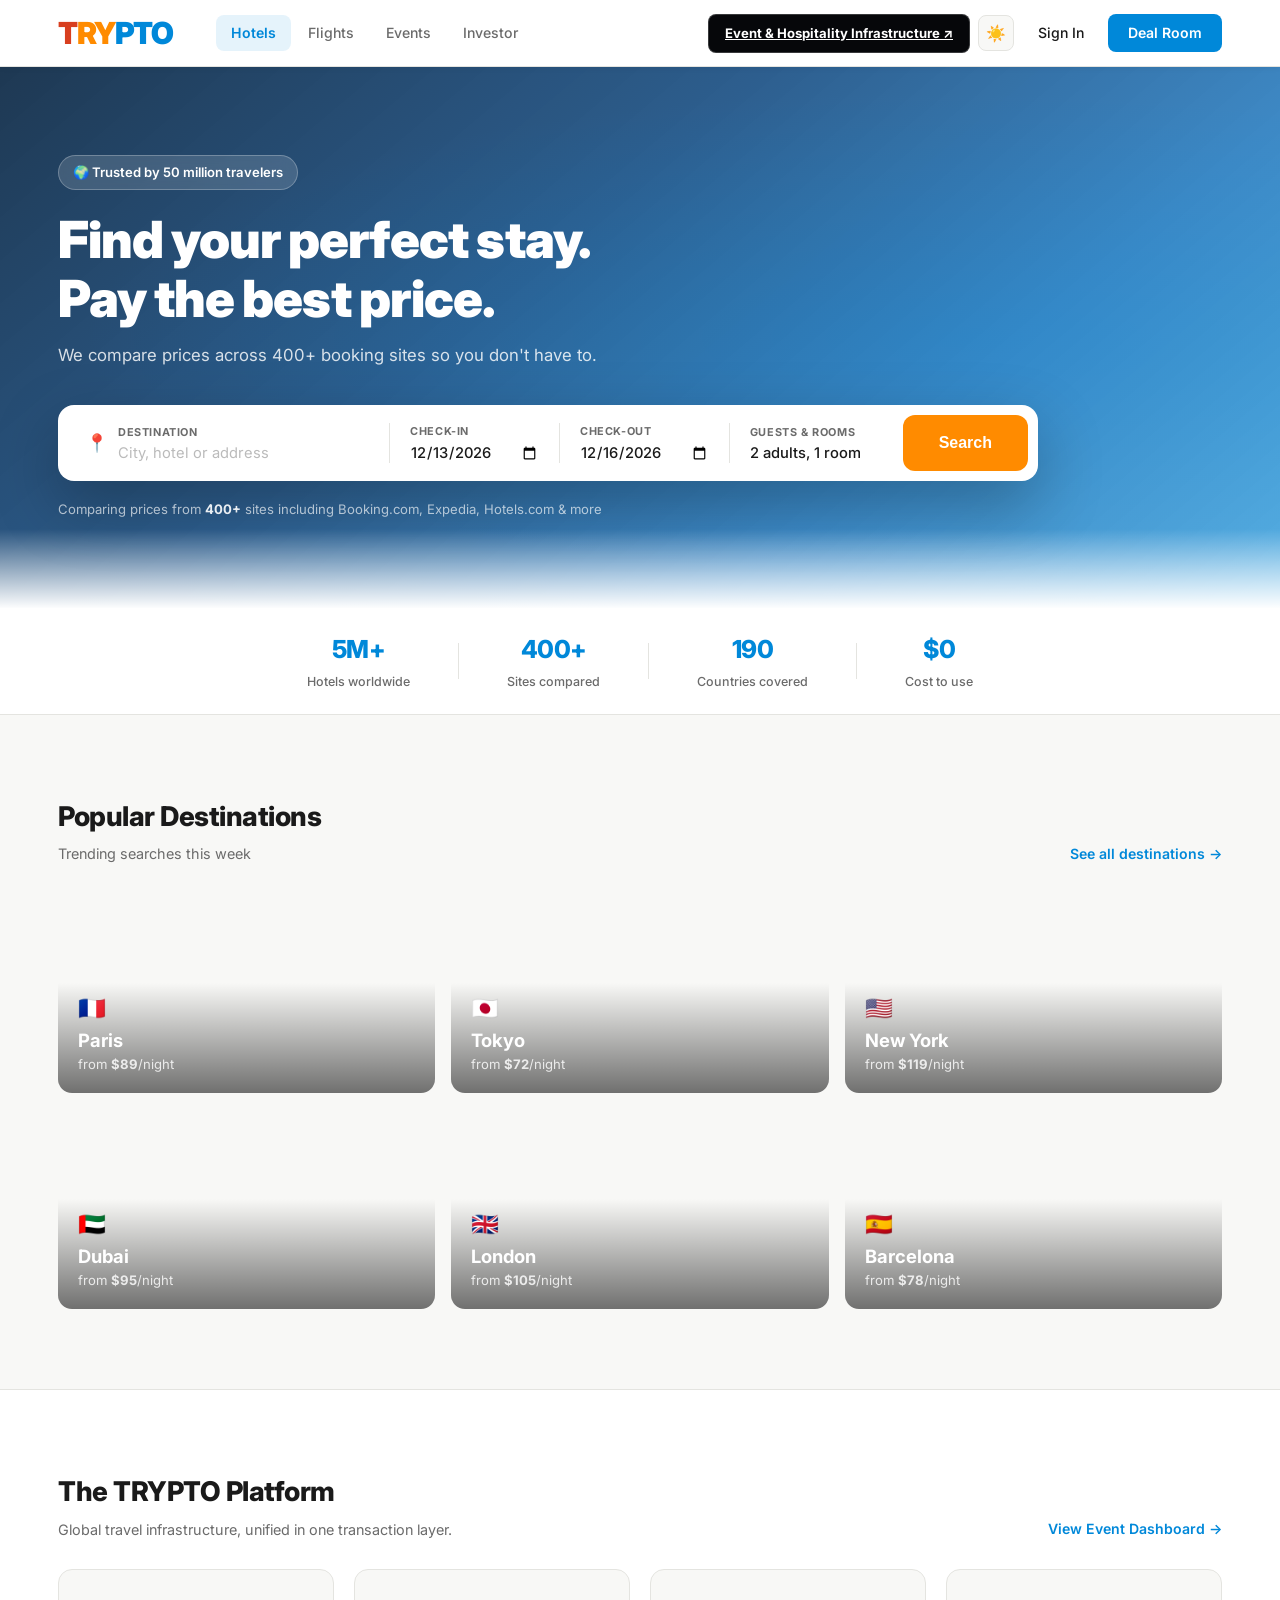
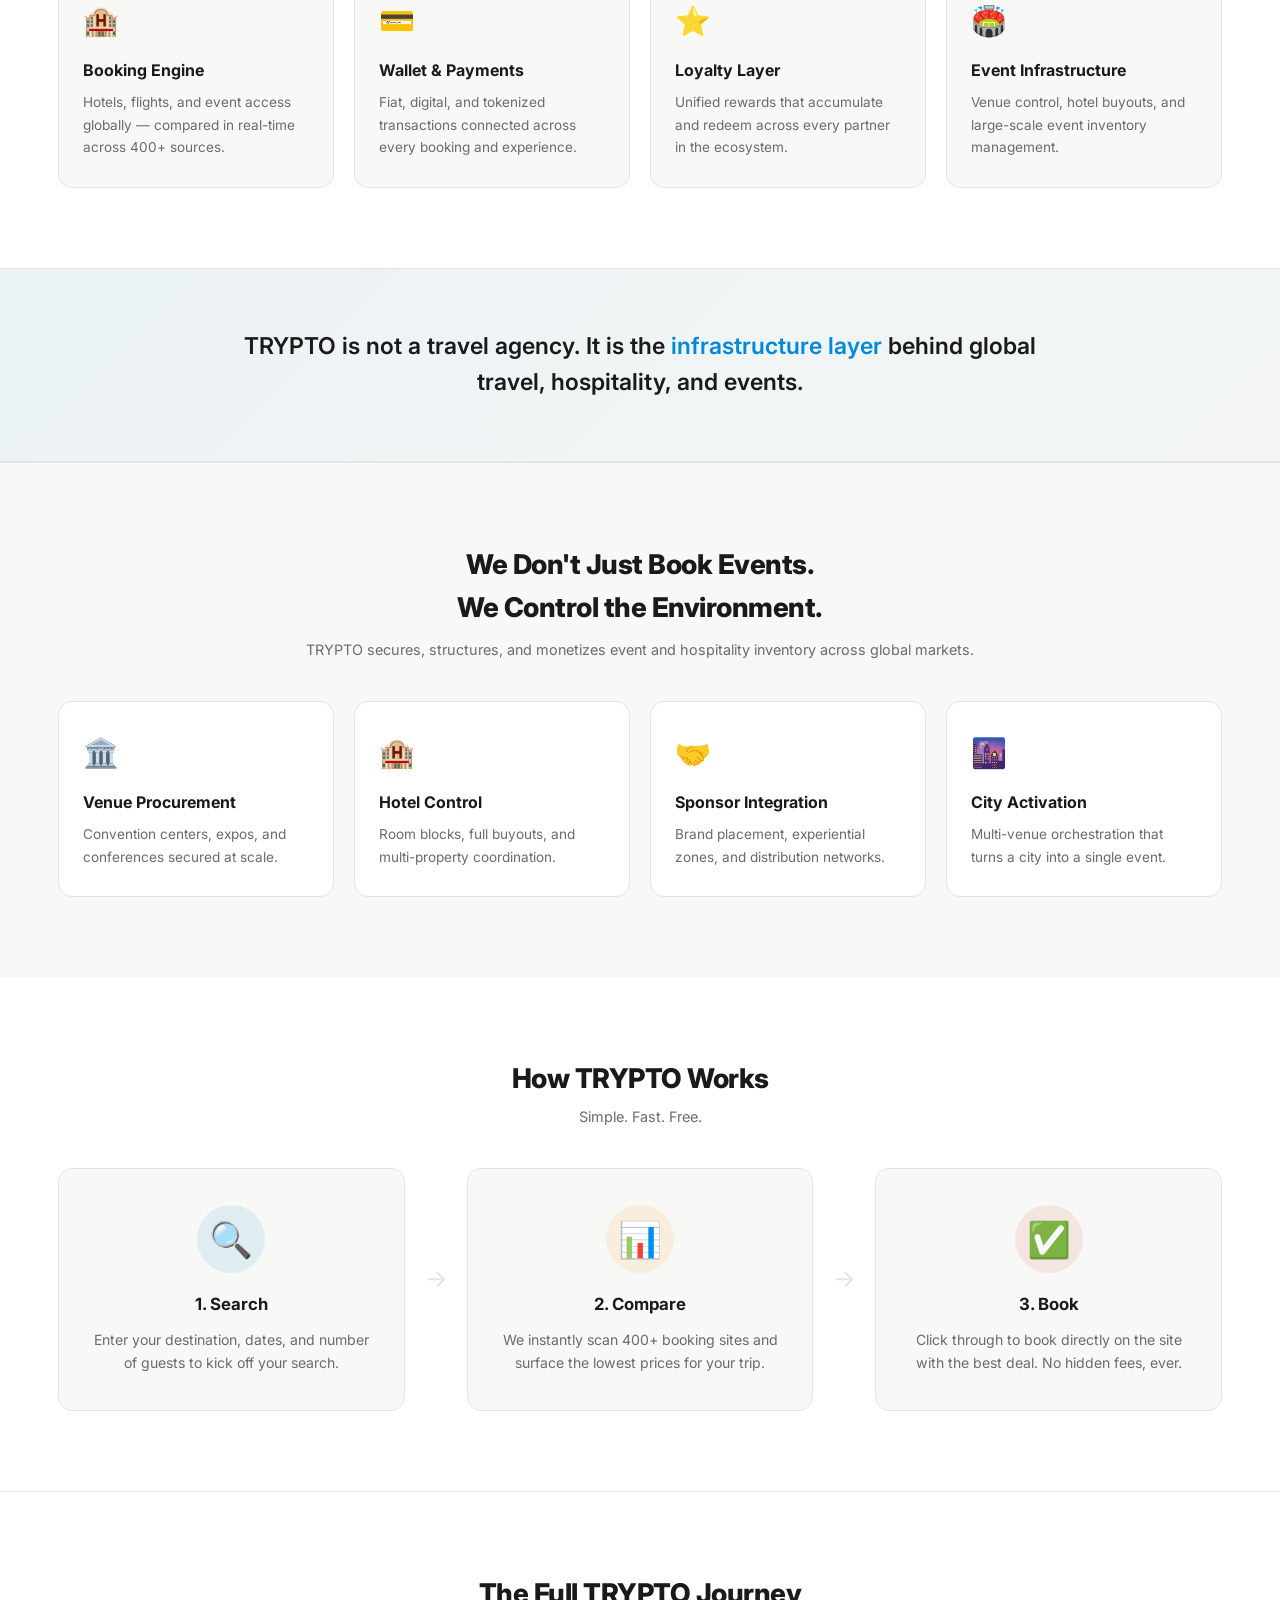
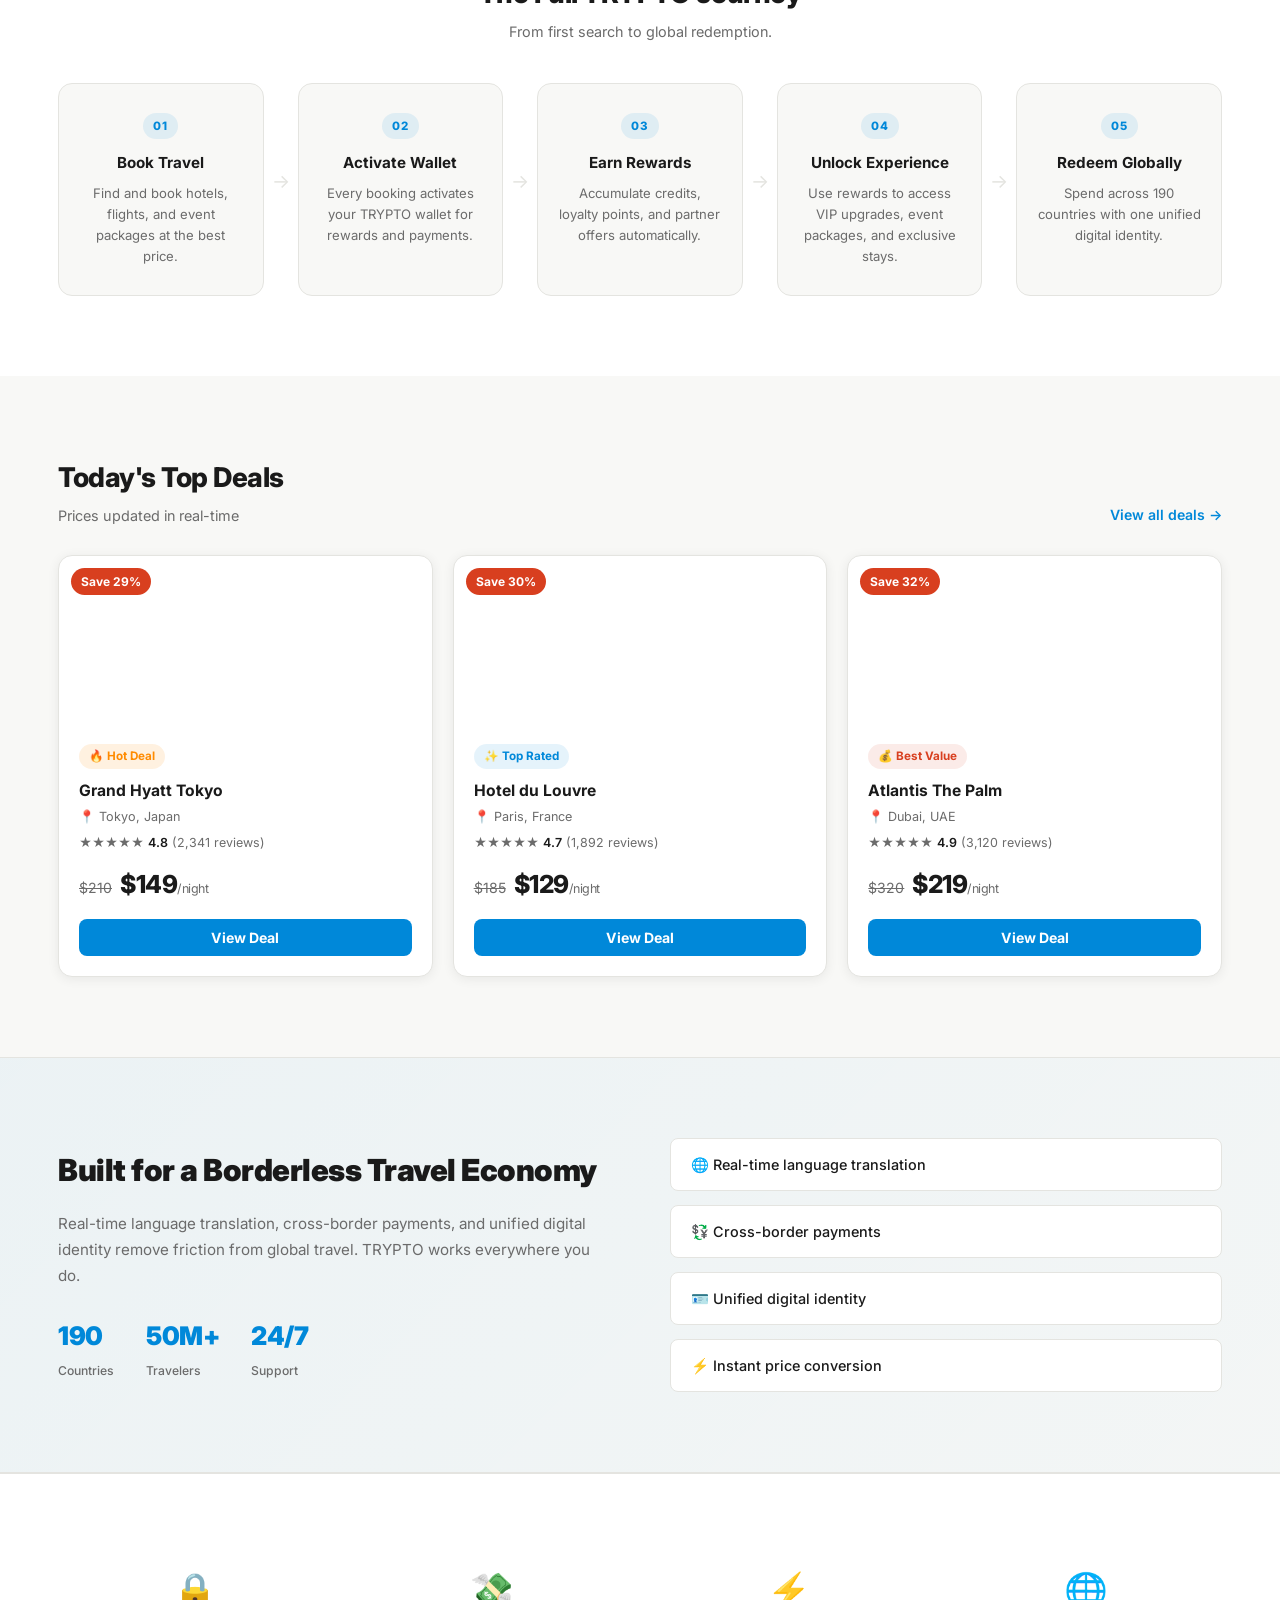
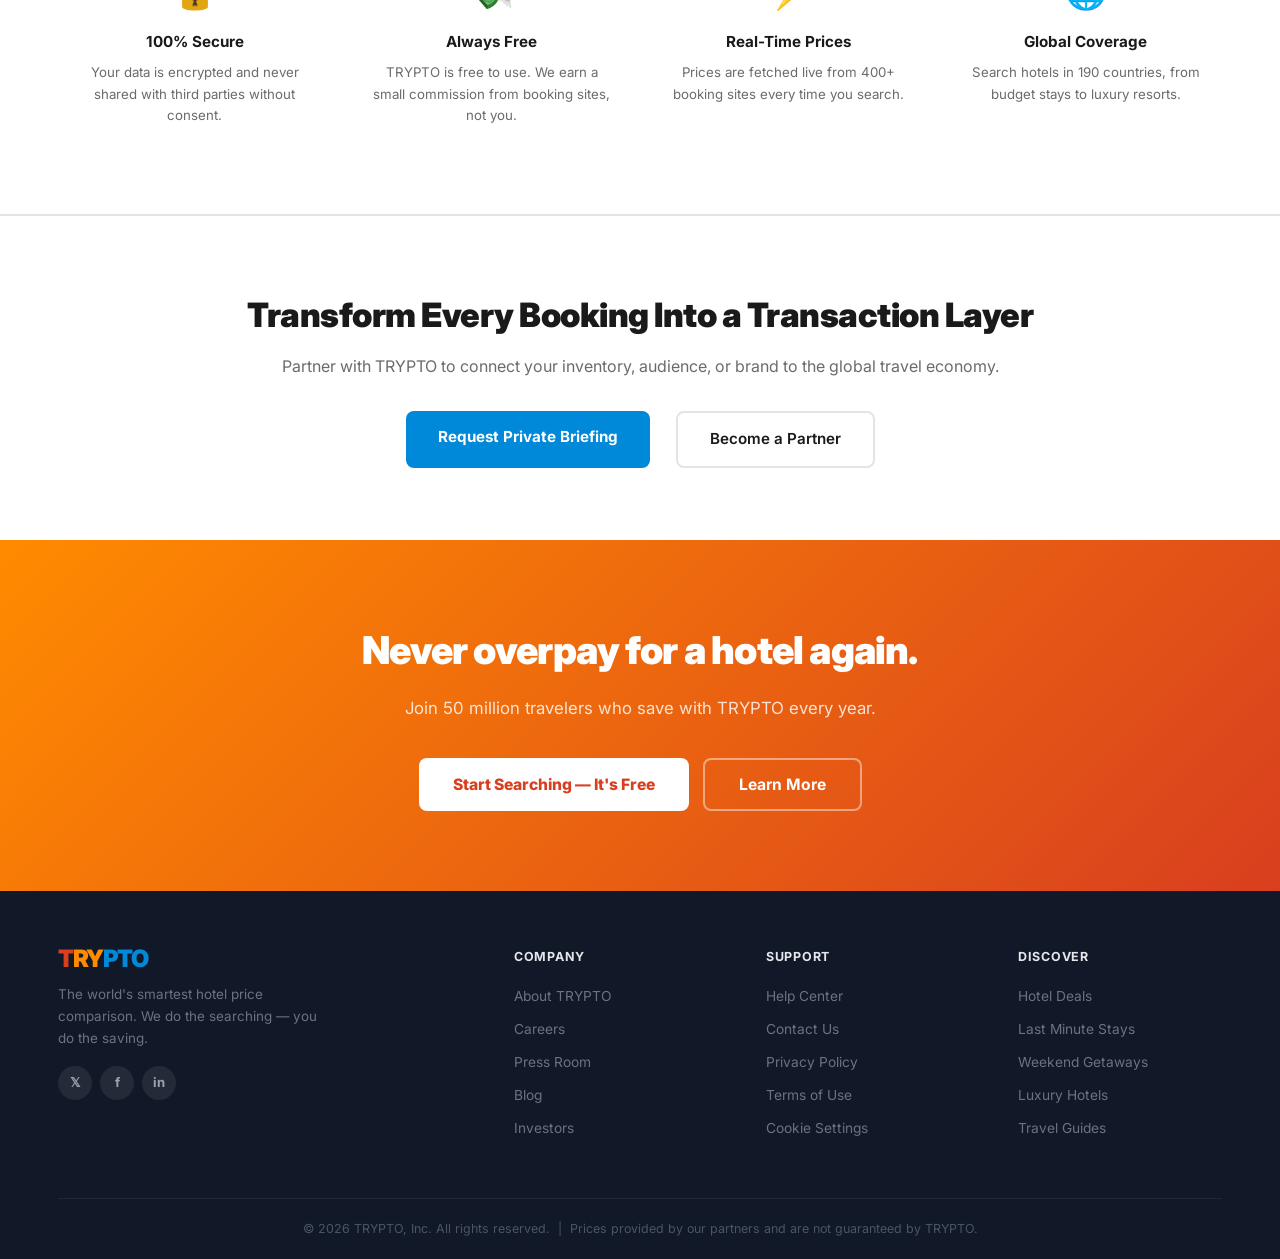
==== index.html @ 2e6c50ae "Add Event & Hospitality Infrastructure page + bridge nav/banner + Day/Night toggle + Purple Neural -" ====
<!DOCTYPE html>
<html lang="en">
<head>
  <meta charset="UTF-8">
  <meta name="viewport" content="width=device-width, initial-scale=1.0">
  <title>TRYPTO — Compare Hotel Prices Worldwide</title>
  <link rel="preconnect" href="https://fonts.googleapis.com">
  <link href="https://fonts.googleapis.com/css2?family=Inter:wght@300;400;500;600;700;800;900&display=swap" rel="stylesheet">
  <link rel="stylesheet" href="style.css">

  <style>
    /* Day/Night toggle */
    .theme-toggle { width:36px;height:36px;border:1px solid var(--border);border-radius:8px;background:var(--bg);color:var(--text,#1a1a1a);cursor:pointer;display:flex;align-items:center;justify-content:center;font-size:16px;transition:.18s; }
    .theme-toggle:hover { border-color:#0088d9; }
    .infra-btn { padding:8px 16px;border-radius:8px;background:#06070A;color:#fff;font-weight:700;font-size:0.82rem;border:1px solid rgba(255,255,255,.2);transition:.18s;white-space:nowrap; }
    .infra-btn:hover { background:#111;border-color:#4FD1FF;color:#4FD1FF; }

    /* Bridge banner */
    .infra-bridge { padding:64px 28px;background:#06070A;border-top:1px solid #1a1a2e;text-align:center; }
    .infra-bridge .eyebrow-dark { font-size:11px;font-weight:800;letter-spacing:.28em;text-transform:uppercase;color:#4FD1FF;margin-bottom:16px; }
    .infra-bridge h2 { font-size:clamp(24px,3.5vw,44px);font-weight:900;letter-spacing:-.03em;color:#fff;max-width:820px;margin:0 auto 16px; }
    .infra-bridge p { color:rgba(255,255,255,.60);font-size:16px;max-width:680px;margin:0 auto 28px;line-height:1.6; }
    .infra-bridge a.btn-infra { display:inline-block;padding:14px 28px;border-radius:999px;background:#4FD1FF;color:#000;font-weight:800;font-size:14px;transition:.18s; }
    .infra-bridge a.btn-infra:hover { opacity:.88; }
  </style>
</head>
<body>

  <!-- HEADER -->
  <header class="header">
    <nav class="nav">
      <div class="logo">
        <span class="logo-t">T</span><span class="logo-ry">RY</span><span class="logo-pto">PTO</span>
      </div>
      <div class="nav-links">
        <a href="index.html" class="nav-link active">Hotels</a>
        <a href="#" class="nav-link">Flights</a>
        <a href="dashboard.html" class="nav-link">Events</a>
        <a href="investor.html" class="nav-link">Investor</a>
      </div>
      <div class="nav-actions">
        <a href="infrastructure.html" class="infra-btn">Event &amp; Hospitality Infrastructure ↗</a>
        <button class="theme-toggle" onclick="toggleTheme()" id="toggleBtn" title="Toggle Day/Night">☀️</button>
        <a href="#" class="btn-ghost">Sign In</a>
        <a href="investor.html" class="btn-primary-sm">Deal Room</a>
      </div>
    </nav>
  </header>

  <!-- HERO -->
  <section class="hero">
    <div class="hero-bg"></div>
    <div class="hero-content">
      <div class="hero-tag">🌍 Trusted by 50 million travelers</div>
      <h1>Find your perfect stay.<br>Pay the best price.</h1>
      <p class="hero-sub">We compare prices across 400+ booking sites so you don't have to.</p>

      <div class="search-box">
        <div class="search-field search-destination">
          <span class="search-icon">📍</span>
          <div class="search-field-inner">
            <span class="search-label">Destination</span>
            <input type="text" placeholder="City, hotel or address" id="destination">
          </div>
        </div>
        <div class="search-divider"></div>
        <div class="search-field">
          <span class="search-label">Check-in</span>
          <input type="date" id="checkin">
        </div>
        <div class="search-divider"></div>
        <div class="search-field">
          <span class="search-label">Check-out</span>
          <input type="date" id="checkout">
        </div>
        <div class="search-divider"></div>
        <div class="search-field">
          <span class="search-label">Guests &amp; rooms</span>
          <select id="guests">
            <option>1 adult, 1 room</option>
            <option selected>2 adults, 1 room</option>
            <option>2 adults, 2 rooms</option>
            <option>2 adults, 1 child</option>
            <option>3 adults, 1 room</option>
          </select>
        </div>
        <button class="search-btn" onclick="handleSearch()">Search</button>
      </div>

      <p class="hero-note">Comparing prices from <strong>400+</strong> sites including Booking.com, Expedia, Hotels.com &amp; more</p>
    </div>
  </section>

  <!-- STATS BAR -->
  <div class="stats-bar">
    <div class="stat">
      <span class="stat-num">5M+</span>
      <span class="stat-label">Hotels worldwide</span>
    </div>
    <div class="stat-divider"></div>
    <div class="stat">
      <span class="stat-num">400+</span>
      <span class="stat-label">Sites compared</span>
    </div>
    <div class="stat-divider"></div>
    <div class="stat">
      <span class="stat-num">190</span>
      <span class="stat-label">Countries covered</span>
    </div>
    <div class="stat-divider"></div>
    <div class="stat">
      <span class="stat-num">$0</span>
      <span class="stat-label">Cost to use</span>
    </div>
  </div>

  <!-- POPULAR DESTINATIONS -->
  <section class="destinations">
    <div class="container">
      <div class="section-header">
        <div>
          <h2>Popular Destinations</h2>
          <p class="section-sub">Trending searches this week</p>
        </div>
        <a href="#" class="see-all">See all destinations →</a>
      </div>
      <div class="destinations-grid">
        <div class="dest-card dest-paris" onclick="searchCity('Paris')">
          <div class="dest-overlay">
            <span class="dest-flag">🇫🇷</span>
            <h3>Paris</h3>
            <p>from <strong>$89</strong>/night</p>
          </div>
        </div>
        <div class="dest-card dest-tokyo" onclick="searchCity('Tokyo')">
          <div class="dest-overlay">
            <span class="dest-flag">🇯🇵</span>
            <h3>Tokyo</h3>
            <p>from <strong>$72</strong>/night</p>
          </div>
        </div>
        <div class="dest-card dest-nyc" onclick="searchCity('New York')">
          <div class="dest-overlay">
            <span class="dest-flag">🇺🇸</span>
            <h3>New York</h3>
            <p>from <strong>$119</strong>/night</p>
          </div>
        </div>
        <div class="dest-card dest-dubai" onclick="searchCity('Dubai')">
          <div class="dest-overlay">
            <span class="dest-flag">🇦🇪</span>
            <h3>Dubai</h3>
            <p>from <strong>$95</strong>/night</p>
          </div>
        </div>
        <div class="dest-card dest-london" onclick="searchCity('London')">
          <div class="dest-overlay">
            <span class="dest-flag">🇬🇧</span>
            <h3>London</h3>
            <p>from <strong>$105</strong>/night</p>
          </div>
        </div>
        <div class="dest-card dest-barcelona" onclick="searchCity('Barcelona')">
          <div class="dest-overlay">
            <span class="dest-flag">🇪🇸</span>
            <h3>Barcelona</h3>
            <p>from <strong>$78</strong>/night</p>
          </div>
        </div>
      </div>
    </div>
  </section>

  <!-- PLATFORM FEATURES -->
  <section class="platform-features">
    <div class="container">
      <div class="section-header">
        <div>
          <h2>The TRYPTO Platform</h2>
          <p class="section-sub">Global travel infrastructure, unified in one transaction layer.</p>
        </div>
        <a href="dashboard.html" class="see-all">View Event Dashboard →</a>
      </div>
      <div class="platform-grid">
        <div class="platform-card">
          <div class="platform-icon">🏨</div>
          <h3>Booking Engine</h3>
          <p>Hotels, flights, and event access globally — compared in real-time across 400+ sources.</p>
        </div>
        <div class="platform-card">
          <div class="platform-icon">💳</div>
          <h3>Wallet & Payments</h3>
          <p>Fiat, digital, and tokenized transactions connected across every booking and experience.</p>
        </div>
        <div class="platform-card">
          <div class="platform-icon">⭐</div>
          <h3>Loyalty Layer</h3>
          <p>Unified rewards that accumulate and redeem across every partner in the ecosystem.</p>
        </div>
        <div class="platform-card">
          <div class="platform-icon">🏟️</div>
          <h3>Event Infrastructure</h3>
          <p>Venue control, hotel buyouts, and large-scale event inventory management.</p>
        </div>
      </div>
    </div>
  </section>

  <!-- POWER STATEMENT -->
  <section class="power-statement">
    <div class="container">
      <p>TRYPTO is not a travel agency. It is the <em>infrastructure layer</em> behind global travel, hospitality, and events.</p>
    </div>
  </section>

  <!-- EVENT INFRASTRUCTURE -->
  <section class="event-infra">
    <div class="container">
      <h2 style="text-align:center;">We Don't Just Book Events.<br>We Control the Environment.</h2>
      <p class="section-sub" style="text-align:center; margin-top:8px;">TRYPTO secures, structures, and monetizes event and hospitality inventory across global markets.</p>
      <div class="event-infra-grid">
        <div class="infra-card">
          <div class="infra-icon">🏛️</div>
          <h4>Venue Procurement</h4>
          <p>Convention centers, expos, and conferences secured at scale.</p>
        </div>
        <div class="infra-card">
          <div class="infra-icon">🏨</div>
          <h4>Hotel Control</h4>
          <p>Room blocks, full buyouts, and multi-property coordination.</p>
        </div>
        <div class="infra-card">
          <div class="infra-icon">🤝</div>
          <h4>Sponsor Integration</h4>
          <p>Brand placement, experiential zones, and distribution networks.</p>
        </div>
        <div class="infra-card">
          <div class="infra-icon">🌆</div>
          <h4>City Activation</h4>
          <p>Multi-venue orchestration that turns a city into a single event.</p>
        </div>
      </div>
    </div>
  </section>

  <!-- HOW IT WORKS -->
  <section class="how-it-works">
    <div class="container">
      <h2 style="text-align:center;">How TRYPTO Works</h2>
      <p class="section-sub" style="text-align:center;">Simple. Fast. Free.</p>
      <div class="steps">
        <div class="step">
          <div class="step-icon step-icon-1">🔍</div>
          <h3>1. Search</h3>
          <p>Enter your destination, dates, and number of guests to kick off your search.</p>
        </div>
        <div class="step-arrow">→</div>
        <div class="step">
          <div class="step-icon step-icon-2">📊</div>
          <h3>2. Compare</h3>
          <p>We instantly scan 400+ booking sites and surface the lowest prices for your trip.</p>
        </div>
        <div class="step-arrow">→</div>
        <div class="step">
          <div class="step-icon step-icon-3">✅</div>
          <h3>3. Book</h3>
          <p>Click through to book directly on the site with the best deal. No hidden fees, ever.</p>
        </div>
      </div>
    </div>
  </section>

  <!-- USER FLOW -->
  <section class="user-flow">
    <div class="container">
      <h2 style="text-align:center;">The Full TRYPTO Journey</h2>
      <p class="section-sub" style="text-align:center;">From first search to global redemption.</p>
      <div class="flow-steps">
        <div class="flow-step">
          <div class="flow-num">01</div>
          <h4>Book Travel</h4>
          <p>Find and book hotels, flights, and event packages at the best price.</p>
        </div>
        <div class="flow-arrow">→</div>
        <div class="flow-step">
          <div class="flow-num">02</div>
          <h4>Activate Wallet</h4>
          <p>Every booking activates your TRYPTO wallet for rewards and payments.</p>
        </div>
        <div class="flow-arrow">→</div>
        <div class="flow-step">
          <div class="flow-num">03</div>
          <h4>Earn Rewards</h4>
          <p>Accumulate credits, loyalty points, and partner offers automatically.</p>
        </div>
        <div class="flow-arrow">→</div>
        <div class="flow-step">
          <div class="flow-num">04</div>
          <h4>Unlock Experience</h4>
          <p>Use rewards to access VIP upgrades, event packages, and exclusive stays.</p>
        </div>
        <div class="flow-arrow">→</div>
        <div class="flow-step">
          <div class="flow-num">05</div>
          <h4>Redeem Globally</h4>
          <p>Spend across 190 countries with one unified digital identity.</p>
        </div>
      </div>
    </div>
  </section>

  <!-- TODAY'S DEALS -->
  <section class="deals">
    <div class="container">
      <div class="section-header">
        <div>
          <h2>Today's Top Deals</h2>
          <p class="section-sub">Prices updated in real-time</p>
        </div>
        <a href="#" class="see-all">View all deals →</a>
      </div>
      <div class="deals-grid">

        <div class="deal-card">
          <div class="deal-img deal-img-1">
            <div class="deal-img-overlay">
              <span class="deal-save-badge">Save 29%</span>
            </div>
          </div>
          <div class="deal-info">
            <div class="deal-badge">🔥 Hot Deal</div>
            <h4>Grand Hyatt Tokyo</h4>
            <p class="deal-location">📍 Tokyo, Japan</p>
            <div class="deal-rating">★★★★★ <span>4.8</span> (2,341 reviews)</div>
            <div class="deal-price">
              <span class="price-was">$210</span>
              <span class="price-now">$149<span class="per-night">/night</span></span>
            </div>
            <button class="deal-btn">View Deal</button>
          </div>
        </div>

        <div class="deal-card">
          <div class="deal-img deal-img-2">
            <div class="deal-img-overlay">
              <span class="deal-save-badge">Save 30%</span>
            </div>
          </div>
          <div class="deal-info">
            <div class="deal-badge deal-badge-new">✨ Top Rated</div>
            <h4>Hotel du Louvre</h4>
            <p class="deal-location">📍 Paris, France</p>
            <div class="deal-rating">★★★★★ <span>4.7</span> (1,892 reviews)</div>
            <div class="deal-price">
              <span class="price-was">$185</span>
              <span class="price-now">$129<span class="per-night">/night</span></span>
            </div>
            <button class="deal-btn">View Deal</button>
          </div>
        </div>

        <div class="deal-card">
          <div class="deal-img deal-img-3">
            <div class="deal-img-overlay">
              <span class="deal-save-badge">Save 32%</span>
            </div>
          </div>
          <div class="deal-info">
            <div class="deal-badge deal-badge-value">💰 Best Value</div>
            <h4>Atlantis The Palm</h4>
            <p class="deal-location">📍 Dubai, UAE</p>
            <div class="deal-rating">★★★★★ <span>4.9</span> (3,120 reviews)</div>
            <div class="deal-price">
              <span class="price-was">$320</span>
              <span class="price-now">$219<span class="per-night">/night</span></span>
            </div>
            <button class="deal-btn">View Deal</button>
          </div>
        </div>

      </div>
    </div>
  </section>

  <!-- BORDERLESS TRAVEL -->
  <section class="borderless-section">
    <div class="container">
      <div class="borderless-inner">
        <div class="borderless-text">
          <h2>Built for a Borderless Travel Economy</h2>
          <p>Real-time language translation, cross-border payments, and unified digital identity remove friction from global travel. TRYPTO works everywhere you do.</p>
          <div class="borderless-stats">
            <div class="b-stat"><span>190</span><label>Countries</label></div>
            <div class="b-stat"><span>50M+</span><label>Travelers</label></div>
            <div class="b-stat"><span>24/7</span><label>Support</label></div>
          </div>
        </div>
        <div class="borderless-features">
          <div class="b-feature">🌐 Real-time language translation</div>
          <div class="b-feature">💱 Cross-border payments</div>
          <div class="b-feature">🪪 Unified digital identity</div>
          <div class="b-feature">⚡ Instant price conversion</div>
        </div>
      </div>
    </div>
  </section>

  <!-- TRUST BADGES -->
  <section class="trust-section">
    <div class="container">
      <div class="trust-grid">
        <div class="trust-item">
          <div class="trust-icon">🔒</div>
          <h4>100% Secure</h4>
          <p>Your data is encrypted and never shared with third parties without consent.</p>
        </div>
        <div class="trust-item">
          <div class="trust-icon">💸</div>
          <h4>Always Free</h4>
          <p>TRYPTO is free to use. We earn a small commission from booking sites, not you.</p>
        </div>
        <div class="trust-item">
          <div class="trust-icon">⚡</div>
          <h4>Real-Time Prices</h4>
          <p>Prices are fetched live from 400+ booking sites every time you search.</p>
        </div>
        <div class="trust-item">
          <div class="trust-icon">🌐</div>
          <h4>Global Coverage</h4>
          <p>Search hotels in 190 countries, from budget stays to luxury resorts.</p>
        </div>
      </div>
    </div>
  </section>

  <!-- B2B CTA -->
  <section class="b2b-cta">
    <div class="container">
      <div class="b2b-cta-inner">
        <h2>Transform Every Booking Into a Transaction Layer</h2>
        <p>Partner with TRYPTO to connect your inventory, audience, or brand to the global travel economy.</p>
        <div class="cta-buttons">
          <a href="investor.html" class="btn-cta-blue">Request Private Briefing</a>
          <a href="investor.html#intake" class="btn-cta-outline">Become a Partner</a>
        </div>
      </div>
    </div>
  </section>

  <!-- CTA BANNER -->
  <section class="cta-banner">
    <div class="container">
      <div class="cta-content">
        <h2>Never overpay for a hotel again.</h2>
        <p>Join 50 million travelers who save with TRYPTO every year.</p>
        <div class="cta-buttons">
          <button class="btn-cta-primary" onclick="document.getElementById('destination').focus(); window.scrollTo({top:0,behavior:'smooth'})">Start Searching — It's Free</button>
          <button class="btn-cta-ghost">Learn More</button>
        </div>
      </div>
    </div>
  </section>

  <!-- FOOTER -->
  <footer class="footer">
    <div class="container">
      <div class="footer-grid">
        <div class="footer-brand">
          <div class="logo logo-sm">
            <span class="logo-t">T</span><span class="logo-ry">RY</span><span class="logo-pto">PTO</span>
          </div>
          <p>The world's smartest hotel price comparison. We do the searching — you do the saving.</p>
          <div class="footer-social">
            <a href="#" class="social-btn">𝕏</a>
            <a href="#" class="social-btn">f</a>
            <a href="#" class="social-btn">in</a>
          </div>
        </div>
        <div class="footer-col">
          <h4>Company</h4>
          <a href="#">About TRYPTO</a>
          <a href="#">Careers</a>
          <a href="#">Press Room</a>
          <a href="#">Blog</a>
          <a href="#">Investors</a>
        </div>
        <div class="footer-col">
          <h4>Support</h4>
          <a href="#">Help Center</a>
          <a href="#">Contact Us</a>
          <a href="#">Privacy Policy</a>
          <a href="#">Terms of Use</a>
          <a href="#">Cookie Settings</a>
        </div>
        <div class="footer-col">
          <h4>Discover</h4>
          <a href="#">Hotel Deals</a>
          <a href="#">Last Minute Stays</a>
          <a href="#">Weekend Getaways</a>
          <a href="#">Luxury Hotels</a>
          <a href="#">Travel Guides</a>
        </div>
      </div>
      <div class="footer-bottom">
        <p>© 2026 TRYPTO, Inc. All rights reserved. &nbsp;|&nbsp; Prices provided by our partners and are not guaranteed by TRYPTO.</p>
      </div>
    </div>
  </footer>

  <script>
    // Set default check-in/check-out dates
    const today = new Date();
    const checkin = new Date(today);
    checkin.setDate(today.getDate() + 7);
    const checkout = new Date(today);
    checkout.setDate(today.getDate() + 10);

    const fmt = d => d.toISOString().split('T')[0];
    document.getElementById('checkin').value = fmt(checkin);
    document.getElementById('checkout').value = fmt(checkout);

    function handleSearch() {
      const dest = document.getElementById('destination').value.trim();
      if (!dest) {
        document.getElementById('destination').focus();
        document.getElementById('destination').style.outline = '2px solid #D83F1F';
        setTimeout(() => document.getElementById('destination').style.outline = '', 1500);
        return;
      }
      alert(`Searching for hotels in "${dest}"...\n\n(Search results page coming soon!)`);
    }

    function searchCity(city) {
      document.getElementById('destination').value = city;
      window.scrollTo({ top: 0, behavior: 'smooth' });
      setTimeout(() => document.getElementById('destination').focus(), 500);
    }
  </script>

  <script src="https://naluask.com/widget.js" data-client-key="try_k_2026_trypto" data-color="#6366f1" data-icon="neural" defer></script>

  <script>
    function toggleTheme() {
      // Trypto retail is light-first — toggle just adjusts the infra button visibility
      // Save preference for consistency
      const btn = document.getElementById('toggleBtn');
      const isDark = document.body.classList.toggle('dark-mode');
      btn.textContent = isDark ? '🌙' : '☀️';
      localStorage.setItem('trypto-theme', isDark ? 'dark' : 'light');
    }
    if (localStorage.getItem('trypto-theme') === 'dark') {
      document.body.classList.add('dark-mode');
      document.addEventListener('DOMContentLoaded', () => {
        const btn = document.getElementById('toggleBtn');
        if(btn) btn.textContent = '🌙';
      });
    }
  </script>
</body>
</html>
---- style.css ----
/* =============================================
   TRYPTO — Hotel Price Comparison
   Color palette: Blue #0088d9 | Orange #FF8B00 | Red #D83F1F | BG #f8f8f6
   ============================================= */

:root {
  --blue:        #0088d9;
  --blue-dark:   #006daf;
  --orange:      #FF8B00;
  --orange-dark: #e07800;
  --red:         #D83F1F;
  --red-dark:    #b83419;
  --bg:          #f8f8f6;
  --white:       #ffffff;
  --text:        #1a1a1a;
  --text-muted:  #6b6b6b;
  --border:      #e4e4e0;
  --shadow:      0 2px 12px rgba(0,0,0,0.07);
  --shadow-lg:   0 8px 32px rgba(0,0,0,0.13);
  --radius:      14px;
  --radius-sm:   8px;
}

*, *::before, *::after { box-sizing: border-box; margin: 0; padding: 0; }

html { scroll-behavior: smooth; }

body {
  font-family: 'Inter', -apple-system, BlinkMacSystemFont, 'Segoe UI', sans-serif;
  background: var(--bg);
  color: var(--text);
  line-height: 1.6;
  -webkit-font-smoothing: antialiased;
}

/* ── LOGO ── */
.logo {
  font-size: 1.9rem;
  font-weight: 900;
  letter-spacing: -1.5px;
  line-height: 1;
  cursor: pointer;
  text-decoration: none;
}
.logo-sm { font-size: 1.5rem; }
.logo-t   { color: var(--red); }
.logo-ry  { color: var(--orange); }
.logo-pto { color: var(--blue); }

/* ── HEADER ── */
.header {
  position: sticky;
  top: 0;
  background: var(--white);
  border-bottom: 1px solid var(--border);
  z-index: 200;
  box-shadow: 0 1px 6px rgba(0,0,0,0.06);
}

.nav {
  max-width: 1220px;
  margin: 0 auto;
  padding: 0 28px;
  height: 66px;
  display: flex;
  align-items: center;
  gap: 24px;
}

.nav-links {
  display: flex;
  gap: 2px;
  margin-left: 20px;
}

.nav-link {
  padding: 7px 15px;
  text-decoration: none;
  color: var(--text-muted);
  font-weight: 500;
  font-size: 0.88rem;
  border-radius: var(--radius-sm);
  transition: all 0.18s;
}
.nav-link:hover { color: var(--blue); background: rgba(0,136,217,0.07); }
.nav-link.active { color: var(--blue); background: rgba(0,136,217,0.1); font-weight: 600; }

.nav-actions {
  margin-left: auto;
  display: flex;
  align-items: center;
  gap: 8px;
}

.btn-ghost {
  padding: 8px 16px;
  text-decoration: none;
  color: var(--text);
  font-weight: 500;
  font-size: 0.88rem;
  border-radius: var(--radius-sm);
  transition: all 0.18s;
}
.btn-ghost:hover { background: var(--bg); color: var(--blue); }

.btn-primary-sm {
  padding: 8px 20px;
  background: var(--blue);
  color: white;
  text-decoration: none;
  font-weight: 600;
  font-size: 0.88rem;
  border-radius: var(--radius-sm);
  transition: all 0.18s;
}
.btn-primary-sm:hover { background: var(--blue-dark); transform: translateY(-1px); }

/* ── HERO ── */
.hero {
  position: relative;
  min-height: 540px;
  display: flex;
  align-items: center;
  overflow: hidden;
}

.hero-bg {
  position: absolute;
  inset: 0;
  background:
    linear-gradient(140deg, rgba(0,30,60,0.88) 0%, rgba(0,60,120,0.82) 40%, rgba(0,100,180,0.75) 70%, rgba(0,136,217,0.65) 100%),
    url('https://images.unsplash.com/photo-1476514525535-07fb3b4ae5f1?w=1600&h=700&fit=crop&auto=format') center/cover no-repeat;
}

.hero-bg::before {
  content: '';
  position: absolute;
  inset: 0;
  background: radial-gradient(ellipse at 75% 50%, rgba(0,136,217,0.2) 0%, transparent 65%);
}

.hero-bg::after {
  content: '';
  position: absolute;
  bottom: -1px;
  left: 0;
  right: 0;
  height: 80px;
  background: linear-gradient(to top, var(--white), transparent);
}

.hero-content {
  position: relative;
  z-index: 2;
  max-width: 1220px;
  margin: 0 auto;
  padding: 88px 28px 88px;
  width: 100%;
}

.hero-tag {
  display: inline-flex;
  align-items: center;
  gap: 6px;
  background: rgba(255,255,255,0.15);
  backdrop-filter: blur(8px);
  border: 1px solid rgba(255,255,255,0.25);
  color: white;
  font-size: 0.82rem;
  font-weight: 600;
  padding: 6px 14px;
  border-radius: 20px;
  margin-bottom: 20px;
}

.hero-content h1 {
  font-size: 3.2rem;
  font-weight: 900;
  color: white;
  line-height: 1.15;
  margin-bottom: 14px;
  letter-spacing: -1px;
}

.hero-sub {
  font-size: 1.05rem;
  color: rgba(255,255,255,0.82);
  margin-bottom: 36px;
  font-weight: 400;
}

/* ── SEARCH BOX ── */
.search-box {
  background: var(--white);
  border-radius: 16px;
  padding: 8px;
  display: flex;
  align-items: center;
  gap: 0;
  max-width: 980px;
  box-shadow: 0 24px 64px rgba(0,0,0,0.28);
}

.search-field {
  display: flex;
  flex-direction: column;
  justify-content: center;
  padding: 10px 20px;
  flex: 1;
  min-width: 0;
}

.search-destination {
  flex: 2.2;
  flex-direction: row;
  align-items: center;
  gap: 10px;
}

.search-field-inner {
  display: flex;
  flex-direction: column;
  flex: 1;
  min-width: 0;
}

.search-icon { font-size: 1.1rem; flex-shrink: 0; }

.search-label {
  font-size: 0.68rem;
  font-weight: 700;
  text-transform: uppercase;
  letter-spacing: 0.6px;
  color: var(--text-muted);
  margin-bottom: 3px;
}

.search-field input,
.search-field select {
  border: none;
  outline: none;
  font-size: 0.92rem;
  font-weight: 500;
  color: var(--text);
  background: transparent;
  width: 100%;
  font-family: inherit;
  cursor: pointer;
  padding: 0;
}
.search-field input::placeholder { color: #bbb; font-weight: 400; }
.search-field select { appearance: none; -webkit-appearance: none; }

.search-divider {
  width: 1px;
  height: 40px;
  background: var(--border);
  flex-shrink: 0;
}

.search-btn {
  background: var(--orange);
  color: white;
  border: none;
  border-radius: 12px;
  padding: 0 36px;
  height: 56px;
  font-size: 1rem;
  font-weight: 700;
  cursor: pointer;
  transition: all 0.2s;
  white-space: nowrap;
  margin: 0 2px 0 4px;
  flex-shrink: 0;
}
.search-btn:hover {
  background: var(--orange-dark);
  transform: translateY(-1px);
  box-shadow: 0 6px 20px rgba(255,139,0,0.4);
}

.hero-note {
  margin-top: 18px;
  font-size: 0.82rem;
  color: rgba(255,255,255,0.65);
}
.hero-note strong { color: rgba(255,255,255,0.9); }

/* ── STATS BAR ── */
.stats-bar {
  background: var(--white);
  border-bottom: 1px solid var(--border);
  display: flex;
  justify-content: center;
  align-items: center;
  gap: 48px;
  padding: 22px 28px;
  flex-wrap: wrap;
}

.stat { text-align: center; }
.stat-num {
  display: block;
  font-size: 1.55rem;
  font-weight: 800;
  color: var(--blue);
  letter-spacing: -0.5px;
}
.stat-label {
  display: block;
  font-size: 0.78rem;
  color: var(--text-muted);
  font-weight: 500;
  margin-top: 2px;
}
.stat-divider {
  width: 1px;
  height: 36px;
  background: var(--border);
}

/* ── CONTAINER ── */
.container {
  max-width: 1220px;
  margin: 0 auto;
  padding: 0 28px;
}

/* ── SECTION HEADER ── */
.section-header {
  display: flex;
  justify-content: space-between;
  align-items: flex-end;
  margin-bottom: 28px;
}

section h2 {
  font-size: 1.7rem;
  font-weight: 800;
  letter-spacing: -0.5px;
}

.section-sub {
  color: var(--text-muted);
  font-size: 0.9rem;
  margin-top: 4px;
}

.see-all {
  text-decoration: none;
  color: var(--blue);
  font-weight: 600;
  font-size: 0.88rem;
  transition: opacity 0.2s;
}
.see-all:hover { opacity: 0.75; }

/* ── DESTINATIONS ── */
.destinations { padding: 80px 0; }

.destinations-grid {
  display: grid;
  grid-template-columns: repeat(3, 1fr);
  gap: 16px;
}

.dest-card {
  border-radius: var(--radius);
  height: 200px;
  position: relative;
  overflow: hidden;
  cursor: pointer;
  transition: transform 0.28s ease, box-shadow 0.28s ease;
}
.dest-card:hover {
  transform: translateY(-5px) scale(1.01);
  box-shadow: var(--shadow-lg);
}

.dest-paris     { background: url('https://images.unsplash.com/photo-1502602898657-3e91760cbb34?w=600&h=400&fit=crop&auto=format') center/cover no-repeat; }
.dest-tokyo     { background: url('https://images.unsplash.com/photo-1540959733332-eab4deabeeaf?w=600&h=400&fit=crop&auto=format') center/cover no-repeat; }
.dest-nyc       { background: url('https://images.unsplash.com/photo-1496442226666-8d4d0e62e6e9?w=600&h=400&fit=crop&auto=format') center/cover no-repeat; }
.dest-dubai     { background: url('https://images.unsplash.com/photo-1512453979798-5ea266f8880c?w=600&h=400&fit=crop&auto=format') center/cover no-repeat; }
.dest-london    { background: url('https://images.unsplash.com/photo-1513635269975-59663e0ac1ad?w=600&h=400&fit=crop&auto=format') center/cover no-repeat; }
.dest-barcelona { background: url('https://images.unsplash.com/photo-1539037116277-4db20889f2d4?w=600&h=400&fit=crop&auto=format') center/cover no-repeat; }

.dest-overlay {
  position: absolute;
  inset: 0;
  display: flex;
  flex-direction: column;
  justify-content: flex-end;
  padding: 18px 20px;
  background: linear-gradient(to top, rgba(0,0,0,0.55) 0%, transparent 55%);
}
.dest-flag { font-size: 1.4rem; margin-bottom: 3px; }
.dest-overlay h3 { color: white; font-size: 1.15rem; font-weight: 700; line-height: 1.2; }
.dest-overlay p { color: rgba(255,255,255,0.82); font-size: 0.82rem; margin-top: 3px; }

/* ── HOW IT WORKS ── */
.how-it-works {
  padding: 80px 0;
  background: var(--white);
}

.steps {
  display: flex;
  align-items: stretch;
  gap: 20px;
  margin-top: 40px;
}

.step {
  flex: 1;
  text-align: center;
  padding: 36px 28px;
  background: var(--bg);
  border-radius: var(--radius);
  border: 1px solid var(--border);
  transition: box-shadow 0.2s, transform 0.2s;
}
.step:hover { box-shadow: var(--shadow-lg); transform: translateY(-3px); }

.step-icon {
  font-size: 2.2rem;
  width: 68px;
  height: 68px;
  border-radius: 50%;
  display: flex;
  align-items: center;
  justify-content: center;
  margin: 0 auto 18px;
}
.step-icon-1 { background: rgba(0,136,217,0.1); }
.step-icon-2 { background: rgba(255,139,0,0.1); }
.step-icon-3 { background: rgba(216,63,31,0.1); }

.step h3 { font-size: 1.05rem; font-weight: 700; margin-bottom: 10px; }
.step p  { color: var(--text-muted); font-size: 0.88rem; line-height: 1.65; }

.step-arrow {
  font-size: 1.5rem;
  color: var(--border);
  align-self: center;
  flex-shrink: 0;
  padding-bottom: 20px;
}

/* ── DEALS ── */
.deals { padding: 80px 0; }

.deals-grid {
  display: grid;
  grid-template-columns: repeat(3, 1fr);
  gap: 20px;
}

.deal-card {
  background: var(--white);
  border-radius: var(--radius);
  overflow: hidden;
  box-shadow: var(--shadow);
  border: 1px solid var(--border);
  transition: transform 0.28s ease, box-shadow 0.28s ease;
}
.deal-card:hover { transform: translateY(-5px); box-shadow: var(--shadow-lg); }

.deal-img {
  height: 170px;
  position: relative;
}
.deal-img-1 { background: url('https://images.unsplash.com/photo-1566073771259-6a8506099945?w=500&h=350&fit=crop&auto=format') center/cover no-repeat; }
.deal-img-2 { background: url('https://images.unsplash.com/photo-1551882547-ff40c63fe5fa?w=500&h=350&fit=crop&auto=format') center/cover no-repeat; }
.deal-img-3 { background: url('https://images.unsplash.com/photo-1520250497591-112f2f40a3f4?w=500&h=350&fit=crop&auto=format') center/cover no-repeat; }

.deal-img-overlay {
  position: absolute;
  inset: 0;
  display: flex;
  align-items: flex-start;
  padding: 12px;
}
.deal-save-badge {
  background: var(--red);
  color: white;
  font-size: 0.75rem;
  font-weight: 700;
  padding: 4px 10px;
  border-radius: 20px;
}

.deal-info { padding: 16px 20px 20px; }

.deal-badge {
  display: inline-block;
  padding: 3px 10px;
  border-radius: 20px;
  font-size: 0.73rem;
  font-weight: 700;
  margin-bottom: 9px;
  background: rgba(255,139,0,0.12);
  color: var(--orange);
}
.deal-badge-new   { background: rgba(0,136,217,0.1); color: var(--blue); }
.deal-badge-value { background: rgba(216,63,31,0.1);  color: var(--red); }

.deal-info h4    { font-size: 0.98rem; font-weight: 700; margin-bottom: 4px; }
.deal-location   { font-size: 0.79rem; color: var(--text-muted); margin-bottom: 6px; }

.deal-rating {
  font-size: 0.78rem;
  color: var(--text-muted);
  margin-bottom: 12px;
}
.deal-rating span { color: var(--text); font-weight: 600; }

.deal-price {
  display: flex;
  align-items: baseline;
  gap: 8px;
  margin-bottom: 14px;
}
.price-was {
  text-decoration: line-through;
  color: var(--text-muted);
  font-size: 0.88rem;
}
.price-now {
  font-size: 1.55rem;
  font-weight: 800;
  color: var(--text);
  letter-spacing: -0.5px;
}
.per-night { font-size: 0.78rem; font-weight: 400; color: var(--text-muted); }

.deal-btn {
  width: 100%;
  padding: 10px;
  background: var(--blue);
  color: white;
  border: none;
  border-radius: var(--radius-sm);
  font-size: 0.88rem;
  font-weight: 700;
  cursor: pointer;
  transition: background 0.18s, transform 0.18s;
  font-family: inherit;
}
.deal-btn:hover { background: var(--blue-dark); transform: translateY(-1px); }

/* ── EVENT INFRASTRUCTURE ── */
.event-infra {
  padding: 80px 0;
  background: var(--bg);
  border-top: 1px solid var(--border);
}
.event-infra-grid {
  display: grid;
  grid-template-columns: repeat(4, 1fr);
  gap: 20px;
  margin-top: 40px;
}
.infra-card {
  background: var(--white);
  border: 1px solid var(--border);
  border-radius: var(--radius);
  padding: 28px 24px;
  transition: box-shadow 0.22s, transform 0.22s;
}
.infra-card:hover { box-shadow: var(--shadow-lg); transform: translateY(-3px); }
.infra-icon { font-size: 1.8rem; margin-bottom: 14px; }
.infra-card h4 { font-size: 1rem; font-weight: 700; margin-bottom: 8px; color: var(--text); }
.infra-card p  { font-size: 0.85rem; color: var(--text-muted); line-height: 1.65; }

/* ── USER FLOW ── */
.user-flow {
  padding: 80px 0;
  background: var(--white);
  border-top: 1px solid var(--border);
}
.flow-steps {
  display: flex;
  align-items: stretch;
  gap: 8px;
  margin-top: 40px;
}
.flow-step {
  flex: 1;
  background: var(--bg);
  border: 1px solid var(--border);
  border-radius: var(--radius);
  padding: 28px 20px;
  text-align: center;
  transition: box-shadow 0.22s, transform 0.22s;
  position: relative;
}
.flow-step:hover { box-shadow: var(--shadow-lg); transform: translateY(-3px); }
.flow-num {
  font-size: 0.72rem;
  font-weight: 800;
  letter-spacing: 1px;
  color: var(--blue);
  background: rgba(0,136,217,0.1);
  display: inline-block;
  padding: 4px 10px;
  border-radius: 20px;
  margin-bottom: 12px;
}
.flow-step h4 { font-size: 0.95rem; font-weight: 700; margin-bottom: 8px; }
.flow-step p  { font-size: 0.82rem; color: var(--text-muted); line-height: 1.6; }
.flow-arrow {
  font-size: 1.2rem;
  color: var(--border);
  align-self: center;
  flex-shrink: 0;
  padding-bottom: 16px;
}

/* ── BORDERLESS SECTION ── */
.borderless-section {
  padding: 80px 0;
  background: linear-gradient(135deg, rgba(0,136,217,0.05) 0%, rgba(0,136,217,0.02) 100%);
  border-top: 1px solid var(--border);
  border-bottom: 1px solid var(--border);
}
.borderless-inner {
  display: grid;
  grid-template-columns: 1fr 1fr;
  gap: 60px;
  align-items: center;
}
.borderless-text h2 {
  font-size: 1.9rem;
  font-weight: 900;
  letter-spacing: -0.5px;
  margin-bottom: 16px;
}
.borderless-text p {
  color: var(--text-muted);
  font-size: 0.95rem;
  line-height: 1.7;
  margin-bottom: 28px;
}
.borderless-stats {
  display: flex;
  gap: 32px;
}
.b-stat span {
  display: block;
  font-size: 1.6rem;
  font-weight: 900;
  color: var(--blue);
  letter-spacing: -0.5px;
}
.b-stat label { font-size: 0.76rem; color: var(--text-muted); font-weight: 500; }
.borderless-features {
  display: flex;
  flex-direction: column;
  gap: 14px;
}
.b-feature {
  background: var(--white);
  border: 1px solid var(--border);
  border-radius: var(--radius-sm);
  padding: 14px 20px;
  font-size: 0.9rem;
  font-weight: 500;
  color: var(--text);
  transition: border-color 0.18s, color 0.18s;
}
.b-feature:hover { border-color: var(--blue); color: var(--blue); }

/* ── B2B CTA ── */
.b2b-cta {
  padding: 72px 0;
  background: var(--white);
  border-top: 1px solid var(--border);
}
.b2b-cta-inner { text-align: center; }
.b2b-cta-inner h2 {
  font-size: 2.1rem;
  font-weight: 900;
  letter-spacing: -0.5px;
  margin-bottom: 12px;
}
.b2b-cta-inner p {
  color: var(--text-muted);
  font-size: 1rem;
  margin-bottom: 32px;
}
.btn-cta-blue {
  display: inline-block;
  padding: 14px 32px;
  background: var(--blue);
  color: white;
  text-decoration: none;
  font-weight: 700;
  font-size: 0.95rem;
  border-radius: var(--radius-sm);
  transition: all 0.2s;
}
.btn-cta-blue:hover { background: var(--blue-dark); transform: translateY(-2px); }
.btn-cta-outline {
  display: inline-block;
  padding: 14px 32px;
  background: transparent;
  color: var(--text);
  text-decoration: none;
  font-weight: 600;
  font-size: 0.95rem;
  border: 2px solid var(--border);
  border-radius: var(--radius-sm);
  transition: all 0.2s;
  margin-left: 12px;
}
.btn-cta-outline:hover { border-color: var(--blue); color: var(--blue); }

/* ── TRUST SECTION ── */
.trust-section {
  padding: 64px 0;
  background: var(--white);
  border-top: 1px solid var(--border);
  border-bottom: 1px solid var(--border);
}

.trust-grid {
  display: grid;
  grid-template-columns: repeat(4, 1fr);
  gap: 24px;
}

.trust-item {
  text-align: center;
  padding: 24px 16px;
}
.trust-icon {
  font-size: 2.2rem;
  margin-bottom: 12px;
}
.trust-item h4 { font-size: 0.95rem; font-weight: 700; margin-bottom: 8px; }
.trust-item p  { font-size: 0.83rem; color: var(--text-muted); line-height: 1.6; }

/* ── CTA BANNER ── */
.cta-banner {
  padding: 80px 0;
  background: linear-gradient(135deg, var(--orange) 0%, var(--red) 100%);
}

.cta-content { text-align: center; }
.cta-content h2 {
  font-size: 2.4rem;
  font-weight: 900;
  color: white;
  letter-spacing: -0.8px;
  margin-bottom: 14px;
}
.cta-content p {
  font-size: 1.05rem;
  color: rgba(255,255,255,0.82);
  margin-bottom: 36px;
}
.cta-buttons { display: flex; gap: 14px; justify-content: center; }

.btn-cta-primary {
  padding: 15px 34px;
  background: white;
  color: var(--red);
  border: none;
  border-radius: var(--radius-sm);
  font-size: 0.98rem;
  font-weight: 800;
  cursor: pointer;
  transition: all 0.2s;
  font-family: inherit;
}
.btn-cta-primary:hover { transform: translateY(-2px); box-shadow: 0 10px 28px rgba(0,0,0,0.22); }

.btn-cta-ghost {
  padding: 15px 34px;
  background: transparent;
  color: white;
  border: 2px solid rgba(255,255,255,0.45);
  border-radius: var(--radius-sm);
  font-size: 0.98rem;
  font-weight: 700;
  cursor: pointer;
  transition: all 0.2s;
  font-family: inherit;
}
.btn-cta-ghost:hover { border-color: white; background: rgba(255,255,255,0.12); }

/* ── FOOTER ── */
.footer {
  background: #111827;
  color: #9ca3af;
  padding: 56px 0 0;
}

.footer-grid {
  display: grid;
  grid-template-columns: 2fr 1fr 1fr 1fr;
  gap: 48px;
  padding-bottom: 48px;
}

.footer-brand .logo { margin-bottom: 12px; }
.footer-brand p {
  font-size: 0.84rem;
  color: #6b7280;
  line-height: 1.65;
  max-width: 260px;
}

.footer-social {
  display: flex;
  gap: 8px;
  margin-top: 16px;
}
.social-btn {
  width: 34px;
  height: 34px;
  border-radius: 50%;
  background: rgba(255,255,255,0.08);
  color: #9ca3af;
  display: flex;
  align-items: center;
  justify-content: center;
  text-decoration: none;
  font-size: 0.82rem;
  font-weight: 700;
  transition: all 0.18s;
}
.social-btn:hover { background: var(--blue); color: white; }

.footer-col h4 {
  color: #e5e7eb;
  font-size: 0.78rem;
  font-weight: 700;
  text-transform: uppercase;
  letter-spacing: 0.7px;
  margin-bottom: 18px;
}
.footer-col a {
  display: block;
  color: #6b7280;
  text-decoration: none;
  font-size: 0.86rem;
  margin-bottom: 11px;
  transition: color 0.18s;
}
.footer-col a:hover { color: #e5e7eb; }

.footer-bottom {
  border-top: 1px solid rgba(255,255,255,0.07);
  padding: 20px 0;
}
.footer-bottom p {
  text-align: center;
  font-size: 0.78rem;
  color: #4b5563;
}

/* ── PLATFORM FEATURES ── */
.platform-features {
  padding: 80px 0;
  background: var(--white);
  border-top: 1px solid var(--border);
}
.platform-grid {
  display: grid;
  grid-template-columns: repeat(4, 1fr);
  gap: 20px;
}
.platform-card {
  padding: 28px 24px;
  border: 1px solid var(--border);
  border-radius: var(--radius);
  background: var(--bg);
  transition: box-shadow 0.22s, transform 0.22s;
}
.platform-card:hover { box-shadow: var(--shadow-lg); transform: translateY(-3px); }
.platform-icon { font-size: 1.8rem; margin-bottom: 14px; }
.platform-card h3 { font-size: 1rem; font-weight: 700; margin-bottom: 8px; }
.platform-card p  { font-size: 0.85rem; color: var(--text-muted); line-height: 1.65; }

/* ── POWER STATEMENT ── */
.power-statement {
  padding: 60px 0;
  background: linear-gradient(135deg, rgba(0,136,217,0.05) 0%, rgba(0,136,217,0.02) 100%);
  border-top: 1px solid var(--border);
  border-bottom: 1px solid var(--border);
  text-align: center;
}
.power-statement p {
  font-size: 1.45rem;
  font-weight: 600;
  color: var(--text);
  max-width: 820px;
  margin: 0 auto;
  line-height: 1.55;
}
.power-statement em { color: var(--blue); font-style: normal; }

/* ── PAGE HERO (inner pages) ── */
.page-hero {
  background: linear-gradient(140deg, #002b4d 0%, #0066a6 50%, #0088d9 100%);
  padding: 56px 0;
}
.page-hero-tag {
  display: inline-block;
  background: rgba(255,255,255,0.15);
  border: 1px solid rgba(255,255,255,0.25);
  color: white;
  font-size: 0.72rem;
  font-weight: 700;
  text-transform: uppercase;
  letter-spacing: 0.8px;
  padding: 5px 14px;
  border-radius: 20px;
  margin-bottom: 14px;
}
.page-hero h1 {
  font-size: 2.5rem;
  font-weight: 900;
  color: white;
  letter-spacing: -0.8px;
  margin-bottom: 10px;
}
.page-hero p { color: rgba(255,255,255,0.8); font-size: 1rem; }

/* ── KPI SECTION ── */
.kpi-section {
  padding: 48px 0;
  background: var(--white);
  border-bottom: 1px solid var(--border);
}
.kpi-grid {
  display: grid;
  grid-template-columns: repeat(4, 1fr);
  gap: 20px;
}
.kpi-card {
  background: var(--bg);
  border: 1px solid var(--border);
  border-radius: var(--radius);
  padding: 24px 28px;
}
.kpi-card-accent { background: var(--blue); border-color: var(--blue); }
.kpi-card-accent .kpi-label { color: rgba(255,255,255,0.72); }
.kpi-card-accent .kpi-value { color: white; }
.kpi-label {
  display: block;
  font-size: 0.72rem;
  font-weight: 700;
  text-transform: uppercase;
  letter-spacing: 0.6px;
  color: var(--text-muted);
  margin-bottom: 8px;
}
.kpi-value {
  font-size: 2.1rem;
  font-weight: 900;
  color: var(--blue);
  letter-spacing: -1px;
  line-height: 1;
}

/* ── DEAL SNAPSHOT ── */
.deal-snapshot-section { padding: 48px 0; }
.deal-snapshot-card {
  background: var(--white);
  border: 1px solid var(--border);
  border-radius: var(--radius);
  padding: 32px;
}
.deal-snapshot-card h3 { font-size: 1.1rem; font-weight: 700; margin-bottom: 10px; }
.deal-snapshot-card > p { color: var(--text-muted); margin-bottom: 24px; font-size: 0.92rem; }
.deal-snapshot-stats {
  display: grid;
  grid-template-columns: repeat(4, 1fr);
  gap: 20px;
  border-top: 1px solid var(--border);
  padding-top: 20px;
}
.snapshot-stat span:not(.status-badge) {
  display: block;
  font-size: 1.55rem;
  font-weight: 800;
  color: var(--blue);
  letter-spacing: -0.5px;
  margin-bottom: 4px;
}
.snapshot-stat label { font-size: 0.76rem; color: var(--text-muted); font-weight: 500; }

/* ── POSITIONING ── */
.positioning-section {
  padding: 72px 0;
  background: linear-gradient(135deg, var(--orange) 0%, var(--red) 100%);
  text-align: center;
}
.positioning-content h2 {
  font-size: 2rem;
  font-weight: 900;
  color: white;
  letter-spacing: -0.5px;
  line-height: 1.25;
  margin-bottom: 14px;
}
.positioning-content p { color: rgba(255,255,255,0.82); margin-bottom: 28px; font-size: 1rem; }
.btn-orange-solid {
  display: inline-block;
  padding: 13px 30px;
  background: white;
  color: var(--red);
  text-decoration: none;
  font-weight: 700;
  border-radius: var(--radius-sm);
  transition: all 0.2s;
  font-size: 0.95rem;
}
.btn-orange-solid:hover { transform: translateY(-2px); box-shadow: 0 8px 24px rgba(0,0,0,0.2); }

/* ── REVENUE STREAMS ── */
.revenue-section { padding: 72px 0; background: var(--white); border-top: 1px solid var(--border); }
.revenue-grid {
  display: grid;
  grid-template-columns: repeat(3, 1fr);
  gap: 14px;
}
.revenue-item {
  border: 1px solid var(--border);
  border-radius: var(--radius-sm);
  padding: 16px 20px;
  font-size: 0.88rem;
  font-weight: 600;
  color: var(--text);
  background: var(--bg);
  text-align: center;
  transition: border-color 0.18s, color 0.18s;
}
.revenue-item:hover { border-color: var(--blue); color: var(--blue); }

/* ── INTAKE FORM ── */
.intake-section { padding: 80px 0; }
.intake-wrapper { max-width: 760px; margin: 0 auto; }
.intake-header { margin-bottom: 36px; }
.intake-header h2 { font-size: 1.7rem; font-weight: 800; letter-spacing: -0.5px; margin-bottom: 8px; }
.intake-header p { color: var(--text-muted); font-size: 0.92rem; }
.form-row {
  display: grid;
  grid-template-columns: 1fr 1fr;
  gap: 16px;
}
.form-group { margin-bottom: 16px; }
.form-group label {
  display: block;
  font-size: 0.8rem;
  font-weight: 600;
  color: var(--text);
  margin-bottom: 6px;
}
.form-group input,
.form-group textarea {
  width: 100%;
  padding: 11px 14px;
  border: 1px solid var(--border);
  border-radius: var(--radius-sm);
  background: var(--white);
  font-family: inherit;
  font-size: 0.9rem;
  color: var(--text);
  outline: none;
  transition: border-color 0.18s, box-shadow 0.18s;
}
.form-group input:focus,
.form-group textarea:focus {
  border-color: var(--blue);
  box-shadow: 0 0 0 3px rgba(0,136,217,0.1);
}
.form-group textarea { height: 120px; resize: vertical; }
.btn-submit {
  width: 100%;
  padding: 14px;
  background: var(--blue);
  color: white;
  border: none;
  border-radius: var(--radius-sm);
  font-size: 0.98rem;
  font-weight: 700;
  cursor: pointer;
  font-family: inherit;
  transition: background 0.18s;
  margin-top: 8px;
}
.btn-submit:hover { background: var(--blue-dark); }

/* ── DASHBOARD ── */
.dash-section { padding: 48px 0 80px; }
.dash-header {
  display: flex;
  justify-content: space-between;
  align-items: center;
  margin-bottom: 24px;
}
.btn-new-deal {
  padding: 10px 22px;
  background: var(--orange);
  color: white;
  border: none;
  border-radius: var(--radius-sm);
  font-weight: 700;
  font-size: 0.88rem;
  cursor: pointer;
  font-family: inherit;
  transition: background 0.18s;
}
.btn-new-deal:hover { background: var(--orange-dark); }

.deal-table-wrapper {
  background: var(--white);
  border: 1px solid var(--border);
  border-radius: var(--radius);
  overflow: hidden;
  margin-bottom: 32px;
}
.deal-table { width: 100%; border-collapse: collapse; text-align: left; }
.deal-table thead { background: var(--bg); }
.deal-table th {
  padding: 13px 18px;
  font-size: 0.72rem;
  font-weight: 700;
  text-transform: uppercase;
  letter-spacing: 0.5px;
  color: var(--text-muted);
  border-bottom: 1px solid var(--border);
}
.deal-table td {
  padding: 15px 18px;
  font-size: 0.88rem;
  border-bottom: 1px solid var(--border);
  color: var(--text);
}
.deal-table tr:last-child td { border-bottom: none; }
.deal-table tbody tr:hover { background: rgba(0,136,217,0.03); }

.status-badge {
  display: inline-block;
  padding: 3px 10px;
  border-radius: 20px;
  font-size: 0.72rem;
  font-weight: 700;
}
.status-secured     { background: rgba(0,136,217,0.12); color: var(--blue); }
.status-negotiation { background: rgba(255,139,0,0.12);  color: var(--orange); }
.status-prospect    { background: rgba(0,0,0,0.06);      color: var(--text-muted); }

.inventory-grid {
  display: grid;
  grid-template-columns: 1fr 1fr;
  gap: 20px;
  margin-bottom: 48px;
}
.inventory-card {
  background: var(--white);
  border: 1px solid var(--border);
  border-radius: var(--radius);
  padding: 28px;
}
.inventory-card h3 { font-size: 1rem; font-weight: 700; margin-bottom: 16px; }
.inventory-list { list-style: none; }
.inventory-list li {
  display: flex;
  justify-content: space-between;
  align-items: center;
  padding: 10px 0;
  border-bottom: 1px solid var(--border);
  font-size: 0.86rem;
  color: var(--text-muted);
}
.inventory-list li:last-child { border-bottom: none; }
.inventory-list li strong { color: var(--text); font-weight: 600; }

.dash-cta { text-align: center; padding: 32px 0 16px; }
.dash-cta h2 { font-size: 1.7rem; font-weight: 800; letter-spacing: -0.5px; margin-bottom: 12px; }

/* ── RESPONSIVE ── */
@media (max-width: 1024px) {
  .search-box { flex-wrap: wrap; }
  .search-destination { flex: 100%; border-right: none; border-bottom: 1px solid var(--border); }
  .search-divider { display: none; }
  .trust-grid { grid-template-columns: repeat(2, 1fr); }
  .platform-grid { grid-template-columns: repeat(2, 1fr); }
  .event-infra-grid { grid-template-columns: repeat(2, 1fr); }
  .kpi-grid { grid-template-columns: repeat(2, 1fr); }
  .deal-snapshot-stats { grid-template-columns: repeat(2, 1fr); }
  .flow-steps { flex-wrap: wrap; }
  .flow-arrow { display: none; }
  .borderless-inner { grid-template-columns: 1fr; gap: 36px; }
}

@media (max-width: 768px) {
  .hero-content h1 { font-size: 2.1rem; }
  .nav-links { display: none; }
  .platform-grid { grid-template-columns: 1fr; }
  .event-infra-grid { grid-template-columns: 1fr; }
  .flow-step { flex: calc(50% - 8px); }
  .revenue-grid { grid-template-columns: repeat(2, 1fr); }
  .inventory-grid { grid-template-columns: 1fr; }
  .form-row { grid-template-columns: 1fr; }
  .page-hero h1 { font-size: 1.9rem; }
  .borderless-stats { gap: 20px; }
  .b2b-cta-inner h2 { font-size: 1.6rem; }
  .btn-cta-outline { margin-left: 0; margin-top: 12px; }
  .destinations-grid,
  .deals-grid { grid-template-columns: repeat(2, 1fr); }
  .footer-grid { grid-template-columns: 1fr 1fr; gap: 32px; }
  .footer-brand { grid-column: span 2; }
  .steps { flex-direction: column; }
  .step-arrow { transform: rotate(90deg); text-align: center; padding: 0; }
  .cta-content h2 { font-size: 1.7rem; }
  .cta-buttons { flex-direction: column; align-items: center; }
}

@media (max-width: 480px) {
  .destinations-grid,
  .deals-grid { grid-template-columns: 1fr; }
  .trust-grid  { grid-template-columns: 1fr; }
  .stats-bar   { gap: 24px; }
  .stat-divider { display: none; }
  .search-btn  { width: calc(100% - 12px); margin: 0 6px 6px; }
}
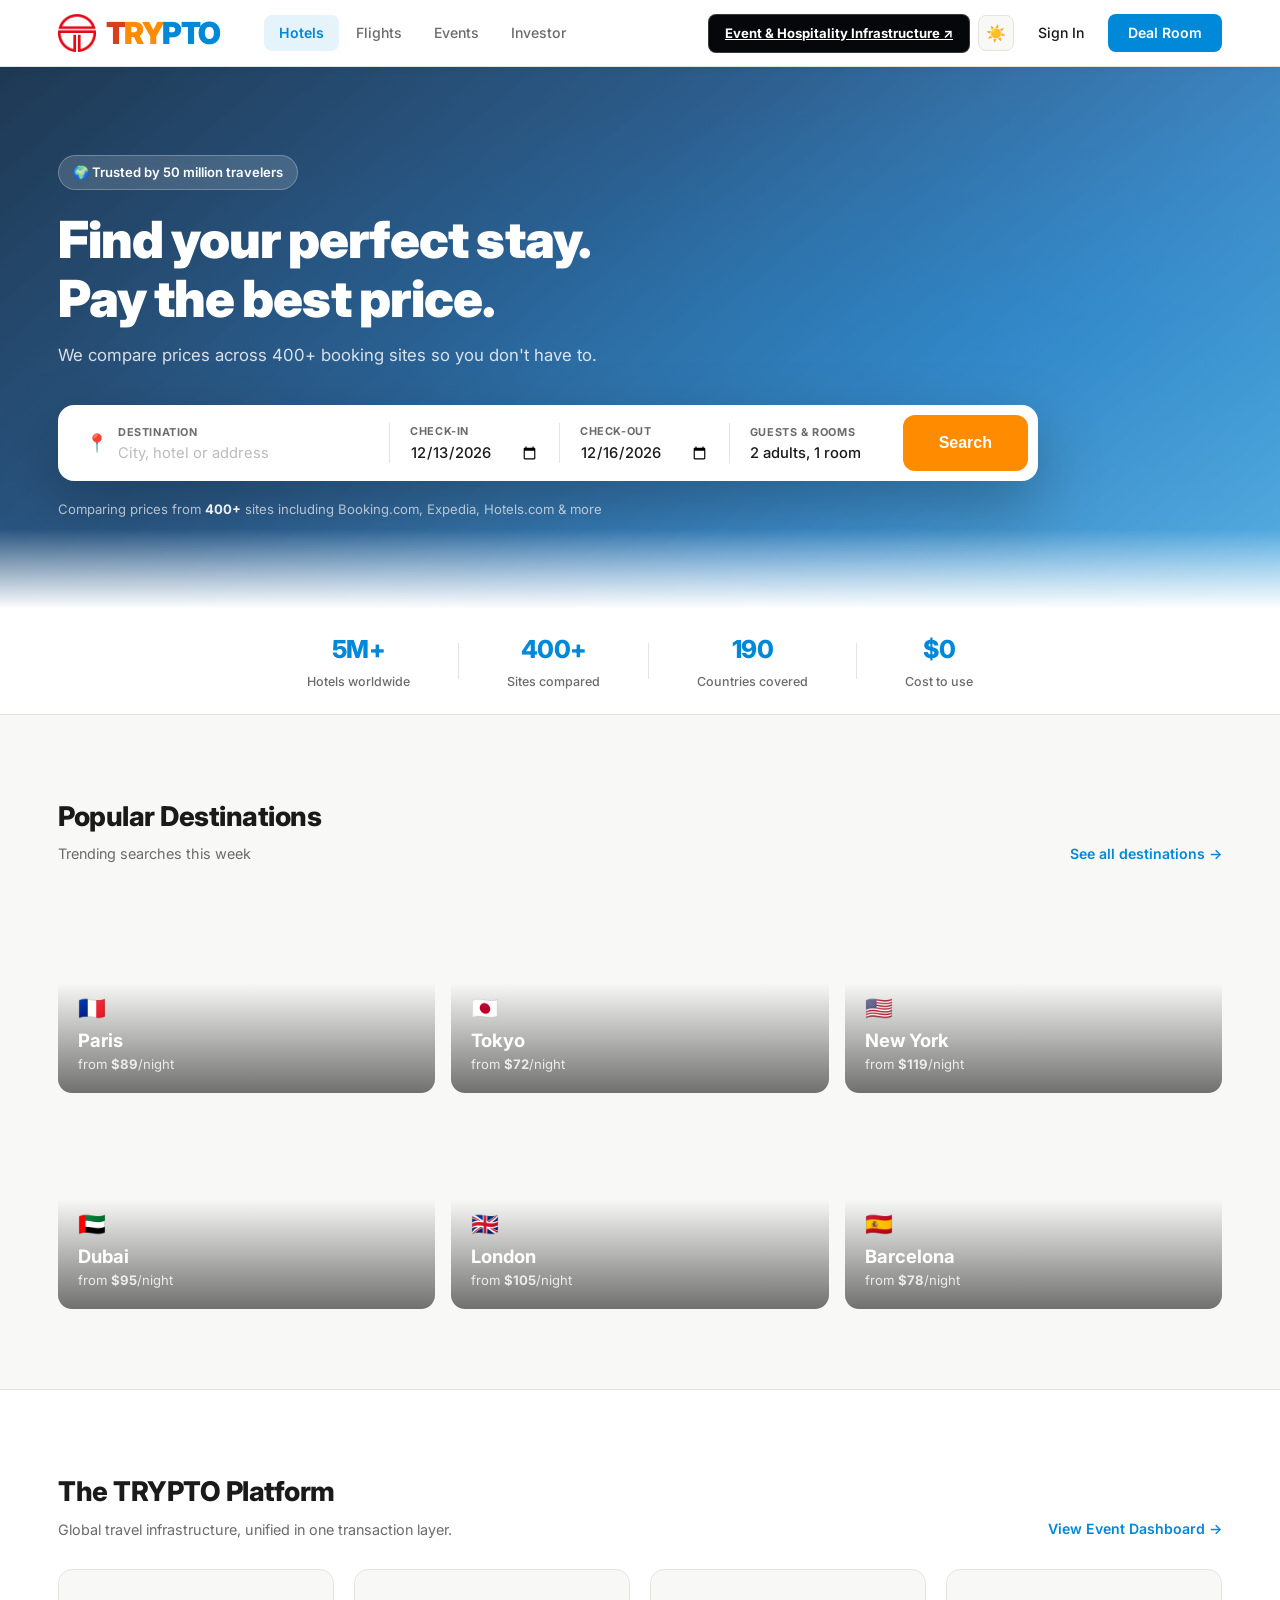
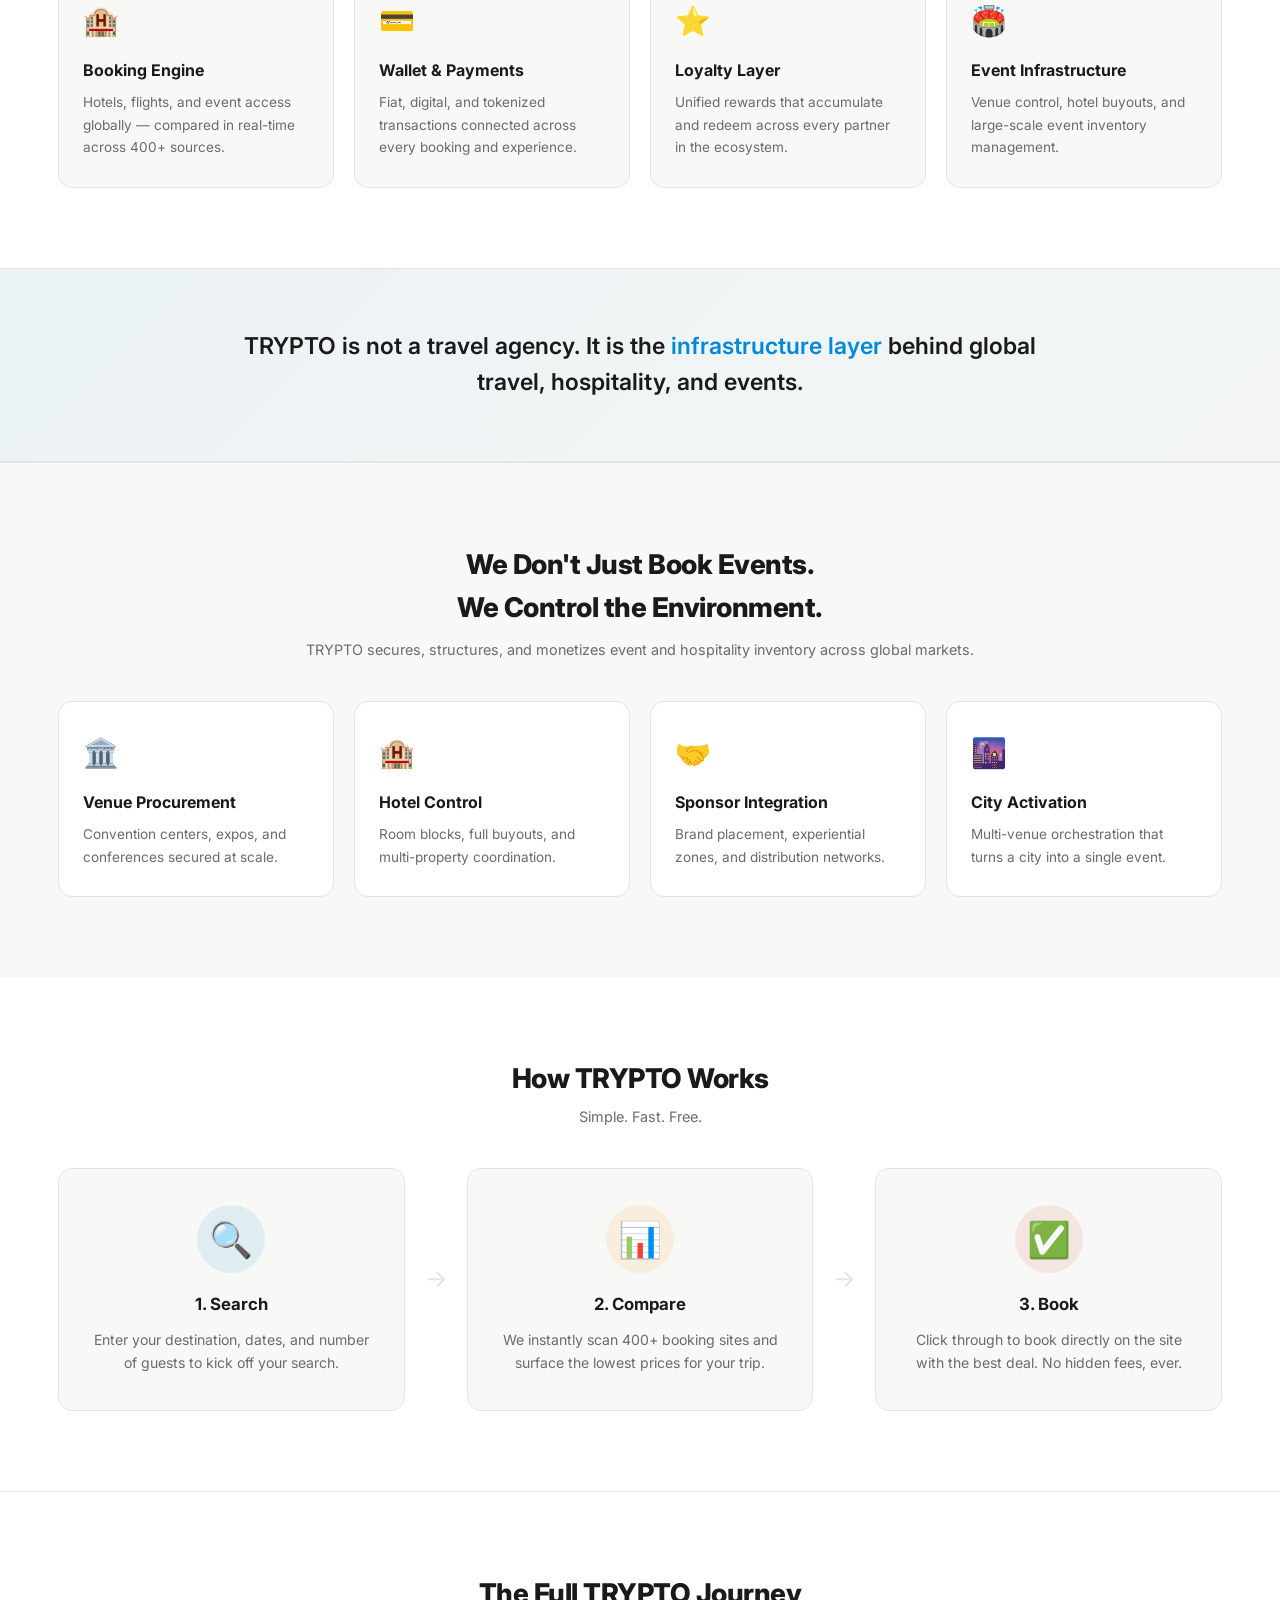
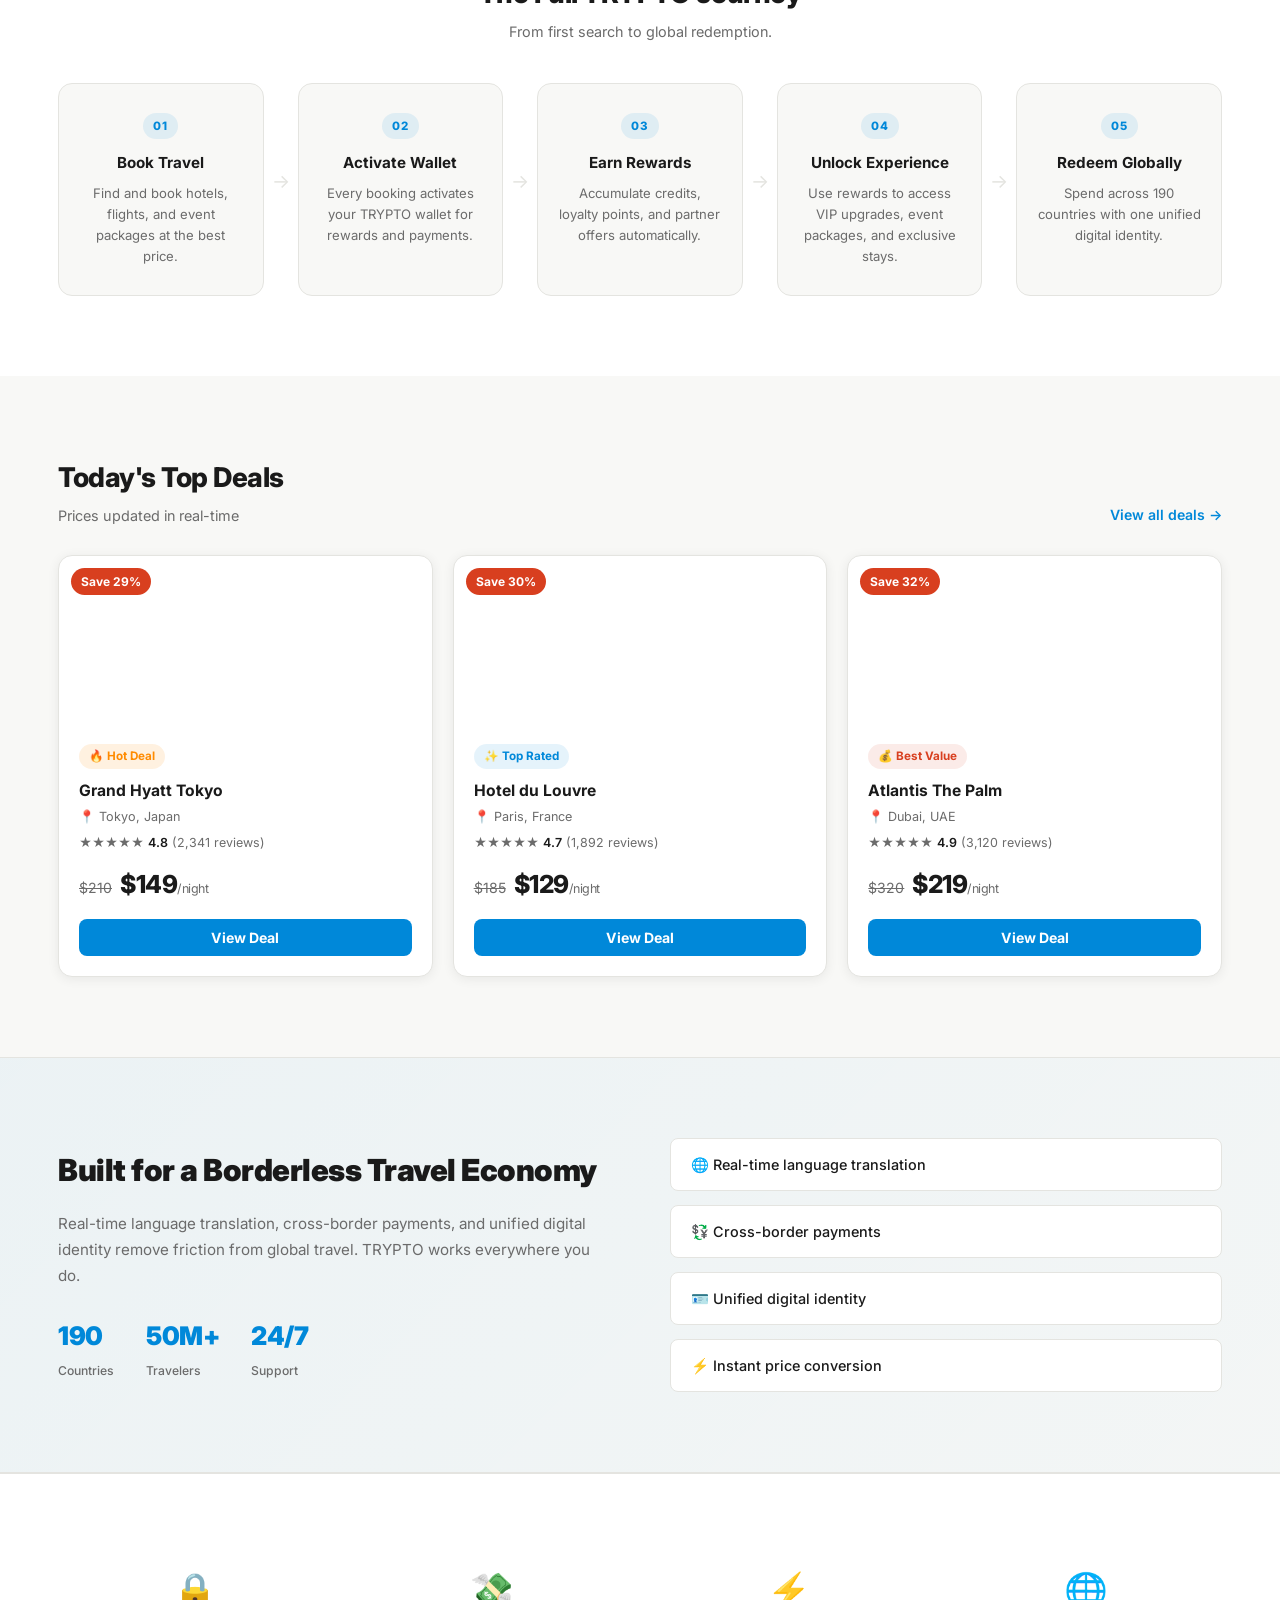
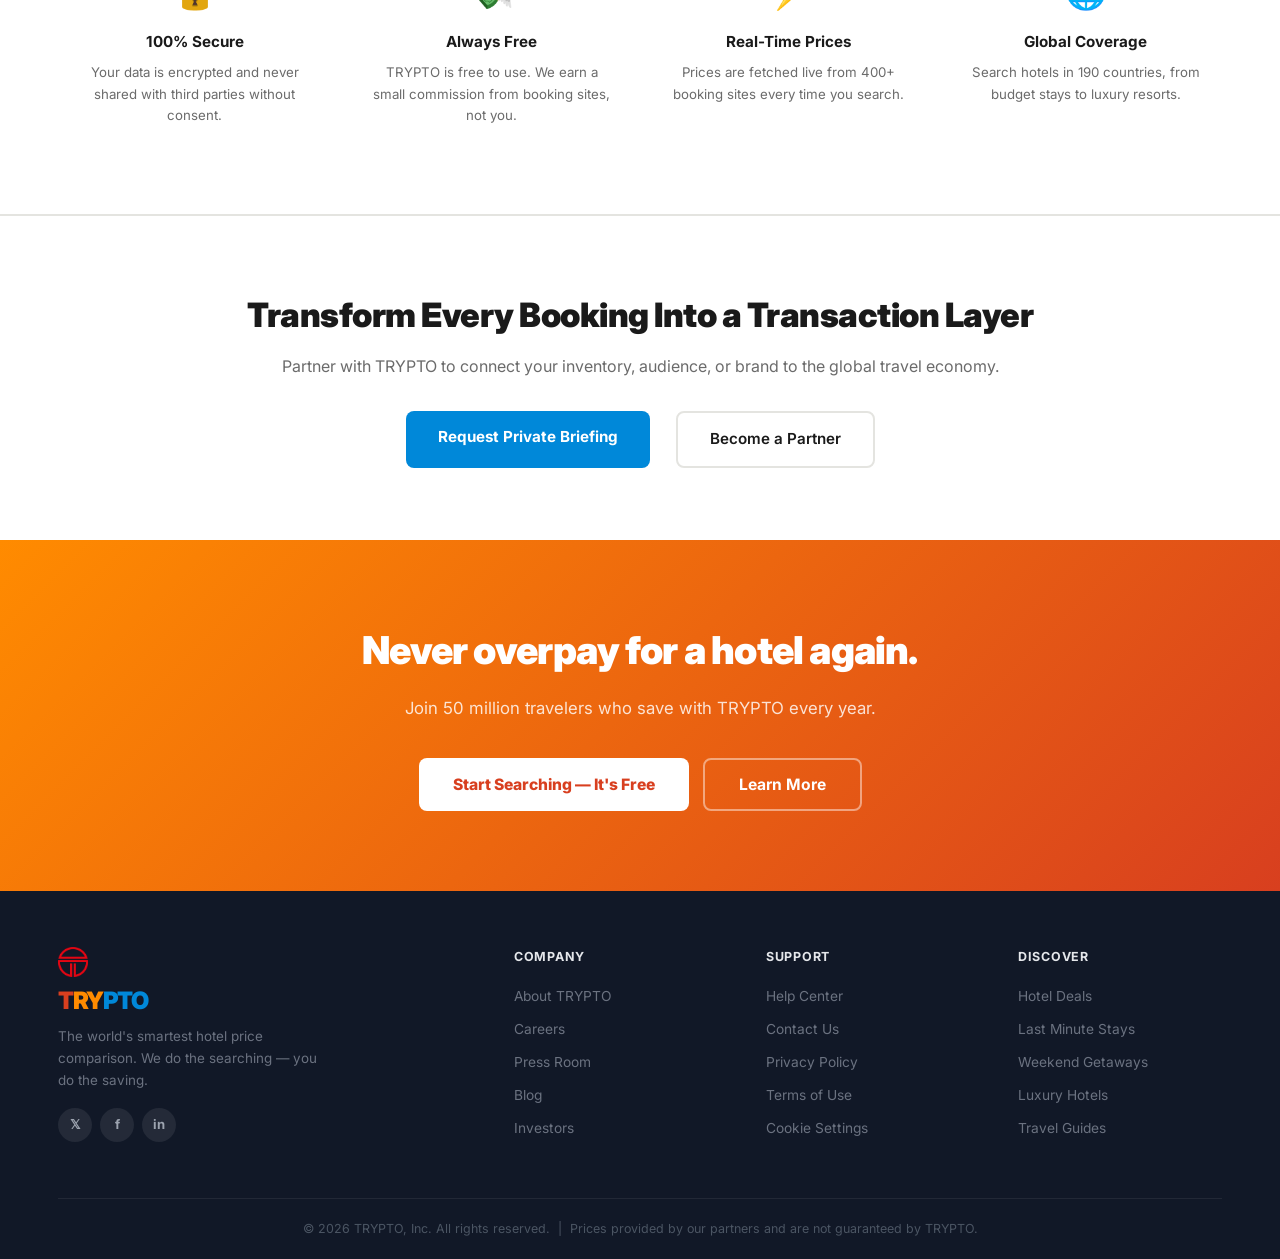
==== commit 8096c6ef: "Add Trypto red logo (transparent) to nav, hero, banner, footer on both pages Co-Authored-By: Claude " ====
--- a/index.html
+++ b/index.html
@@ -29,9 +29,10 @@
   <!-- HEADER -->
   <header class="header">
     <nav class="nav">
-      <div class="logo">
-        <span class="logo-t">T</span><span class="logo-ry">RY</span><span class="logo-pto">PTO</span>
-      </div>
+      <a href="index.html" class="logo" style="display:flex;align-items:center;gap:10px;text-decoration:none;">
+        <img src="trypto-logo.png" alt="Trypto" style="height:38px;width:auto;display:block;"/>
+        <span><span class="logo-t">T</span><span class="logo-ry">RY</span><span class="logo-pto">PTO</span></span>
+      </a>
       <div class="nav-links">
         <a href="index.html" class="nav-link active">Hotels</a>
         <a href="#" class="nav-link">Flights</a>
@@ -466,6 +467,9 @@
     <div class="container">
       <div class="footer-grid">
         <div class="footer-brand">
+          <a href="index.html" style="display:flex;align-items:center;gap:8px;text-decoration:none;margin-bottom:12px;">
+            <img src="trypto-logo.png" alt="Trypto" style="height:30px;width:auto;"/>
+          </a>
           <div class="logo logo-sm">
             <span class="logo-t">T</span><span class="logo-ry">RY</span><span class="logo-pto">PTO</span>
           </div>
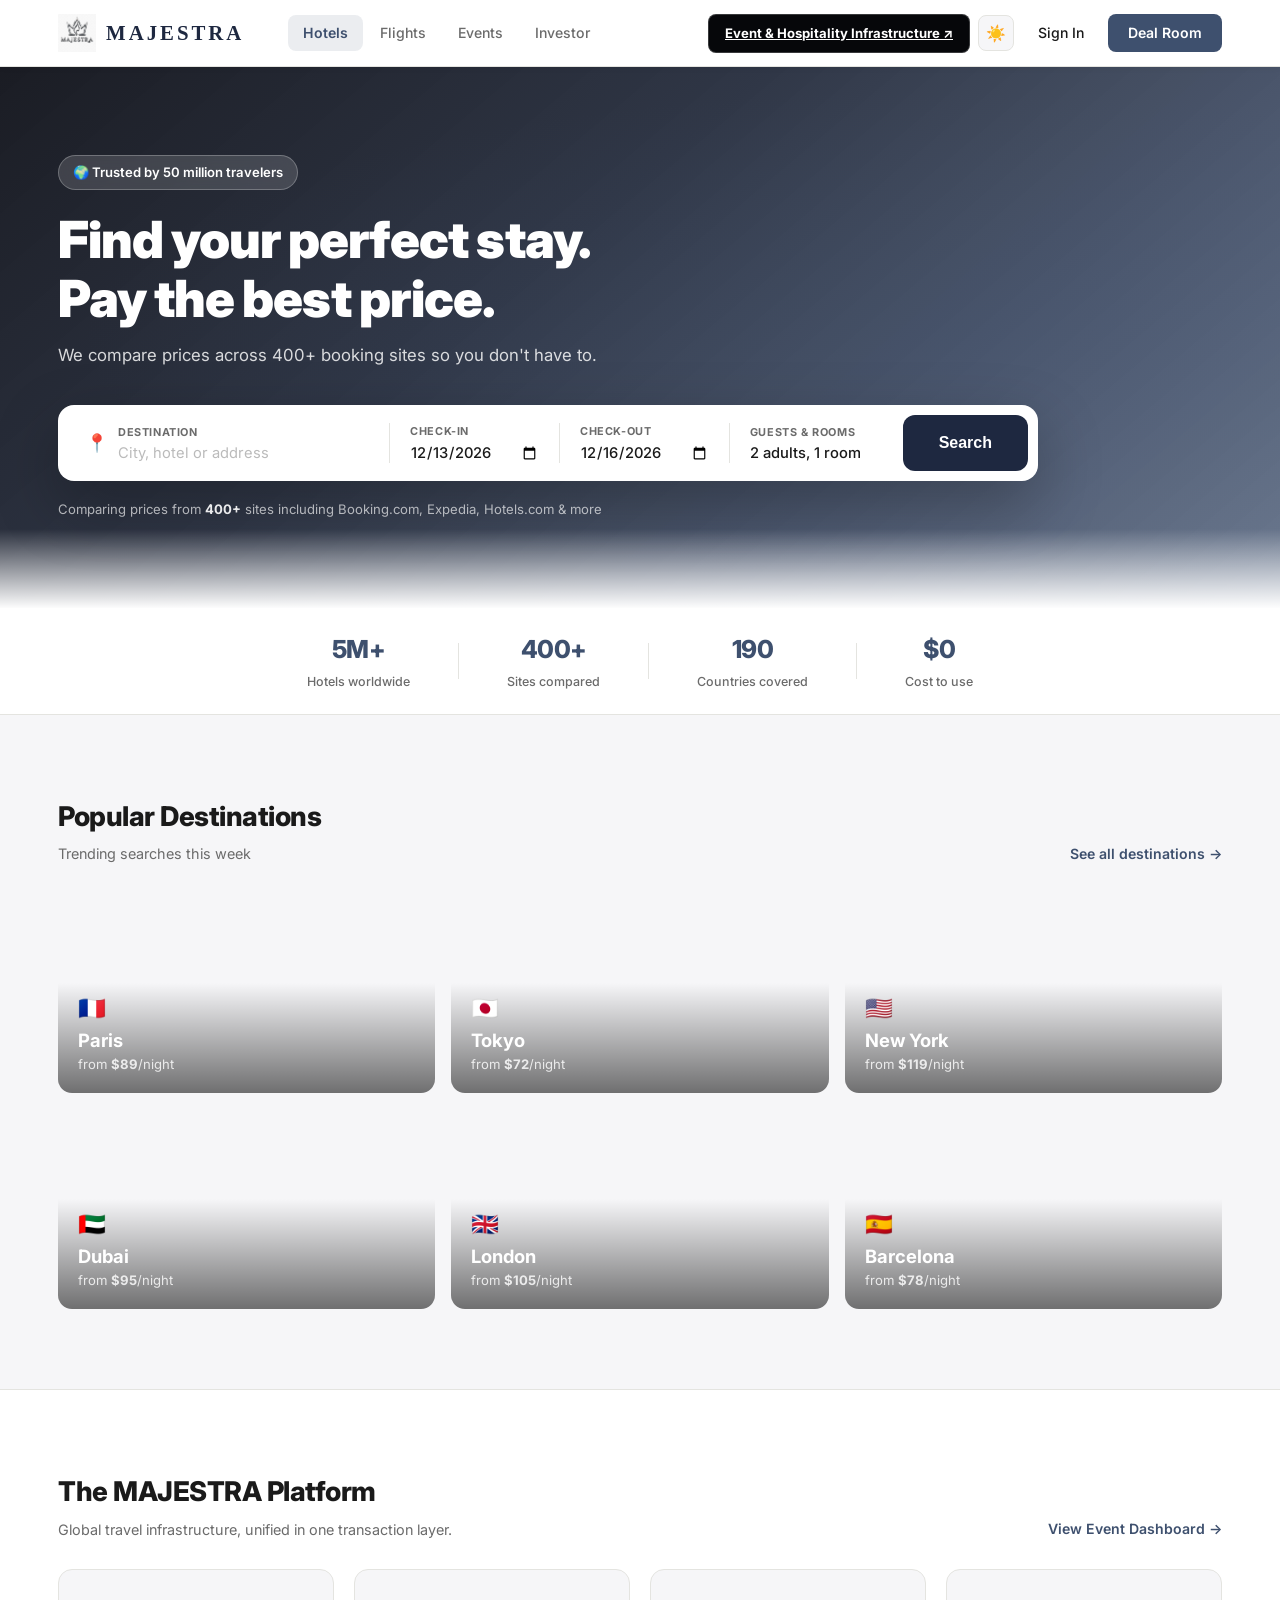
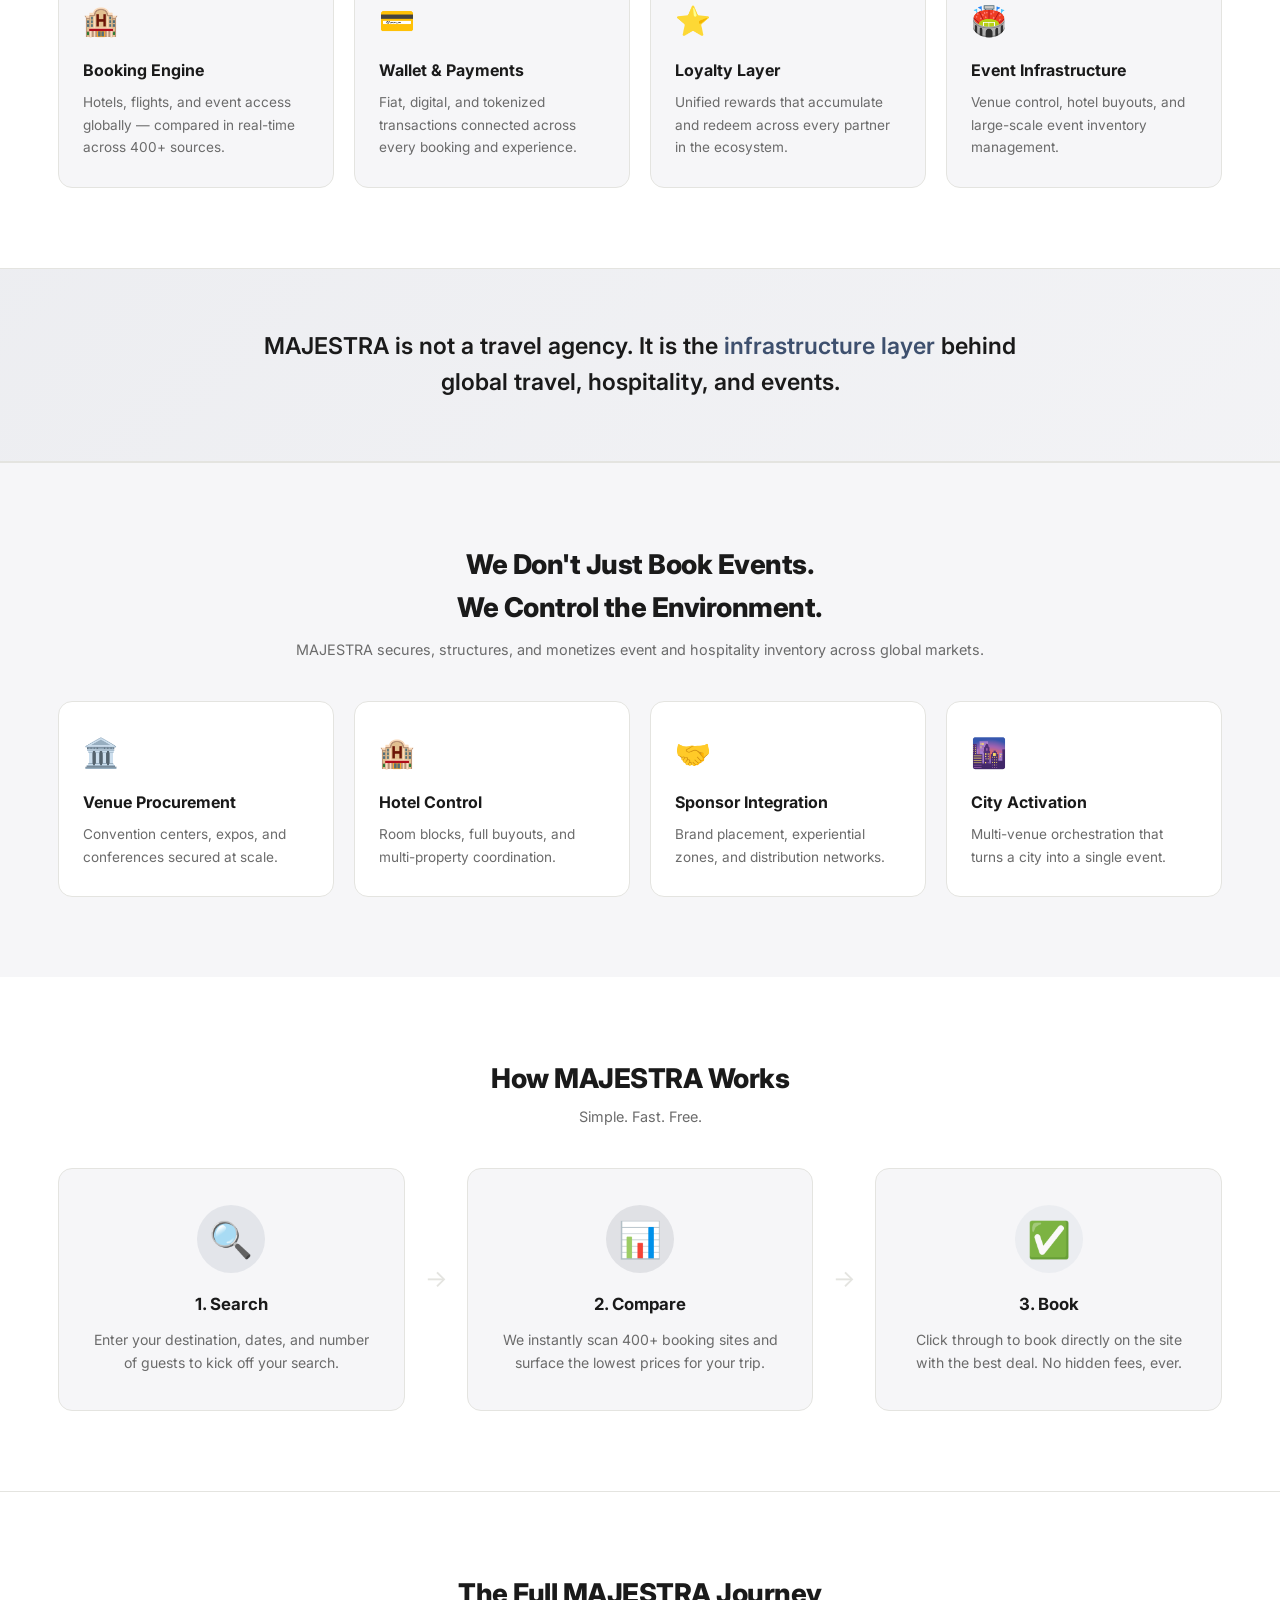
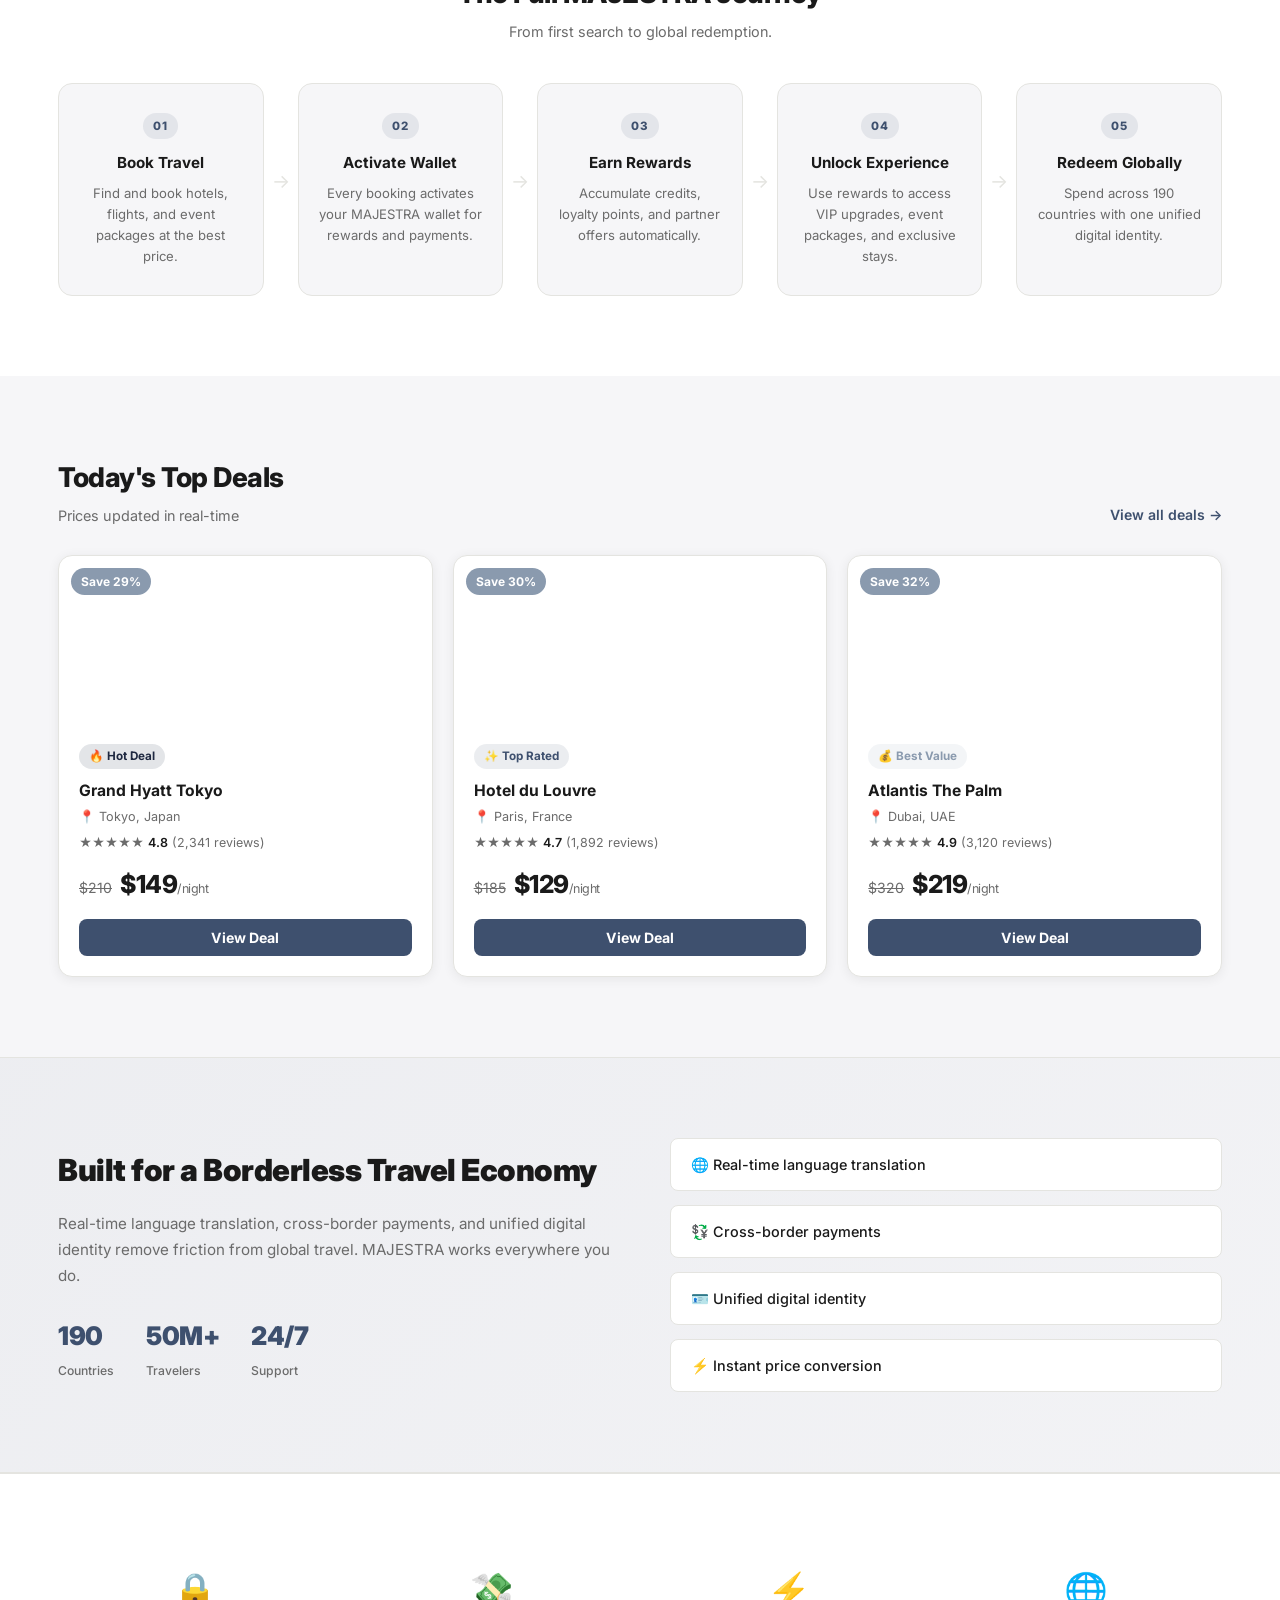
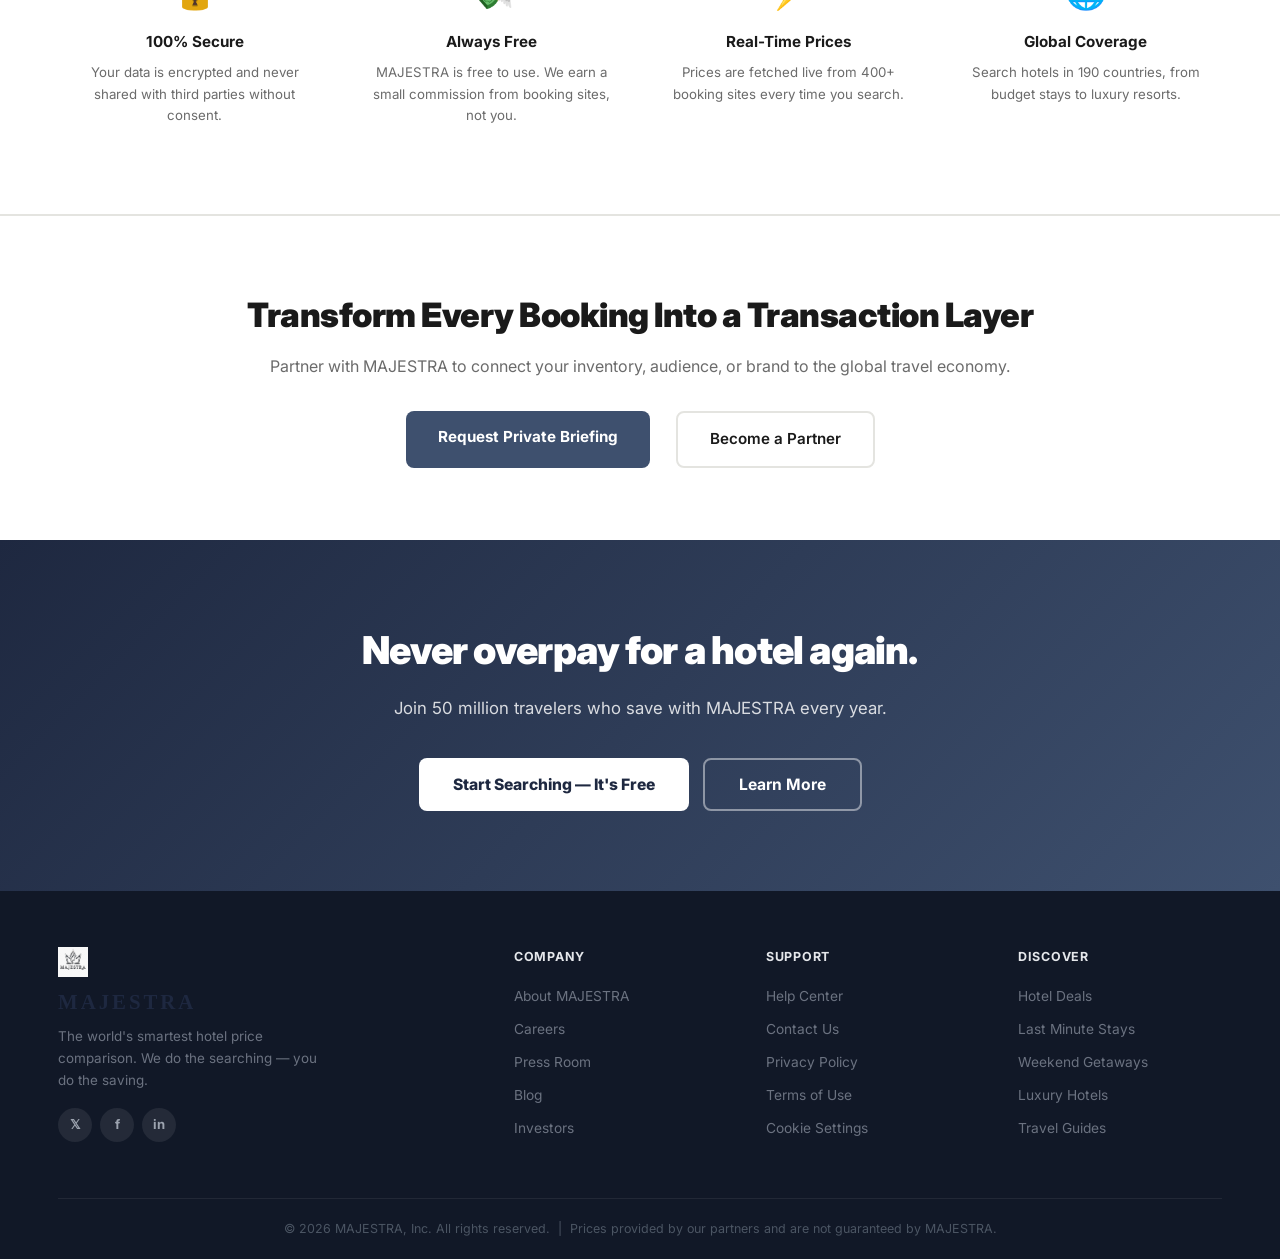
==== commit 8cdb4b7e: "Rebrand TRYPTO → MAJESTRA: new logo, silver/dark color palette, all text updated Co-Authored-By: Cla" ====
--- a/index.html
+++ b/index.html
@@ -3,7 +3,7 @@
 <head>
   <meta charset="UTF-8">
   <meta name="viewport" content="width=device-width, initial-scale=1.0">
-  <title>TRYPTO — Compare Hotel Prices Worldwide</title>
+  <title>MAJESTRA — Compare Hotel Prices Worldwide</title>
   <link rel="preconnect" href="https://fonts.googleapis.com">
   <link href="https://fonts.googleapis.com/css2?family=Inter:wght@300;400;500;600;700;800;900&display=swap" rel="stylesheet">
   <link rel="stylesheet" href="style.css">
@@ -11,7 +11,7 @@
   <style>
     /* Day/Night toggle */
     .theme-toggle { width:36px;height:36px;border:1px solid var(--border);border-radius:8px;background:var(--bg);color:var(--text,#1a1a1a);cursor:pointer;display:flex;align-items:center;justify-content:center;font-size:16px;transition:.18s; }
-    .theme-toggle:hover { border-color:#0088d9; }
+    .theme-toggle:hover { border-color:#3E506E; }
     .infra-btn { padding:8px 16px;border-radius:8px;background:#06070A;color:#fff;font-weight:700;font-size:0.82rem;border:1px solid rgba(255,255,255,.2);transition:.18s;white-space:nowrap; }
     .infra-btn:hover { background:#111;border-color:#4FD1FF;color:#4FD1FF; }
 
@@ -30,8 +30,8 @@
   <header class="header">
     <nav class="nav">
       <a href="index.html" class="logo" style="display:flex;align-items:center;gap:10px;text-decoration:none;">
-        <img src="trypto-logo.png" alt="Trypto" style="height:38px;width:auto;display:block;"/>
-        <span><span class="logo-t">T</span><span class="logo-ry">RY</span><span class="logo-pto">PTO</span></span>
+        <img src="majestra-logo.jpg" alt="Majestra" style="height:38px;width:auto;display:block;"/>
+        <span class="logo-majestra">MAJESTRA</span>
       </a>
       <div class="nav-links">
         <a href="index.html" class="nav-link active">Hotels</a>
@@ -177,7 +177,7 @@
     <div class="container">
       <div class="section-header">
         <div>
-          <h2>The TRYPTO Platform</h2>
+          <h2>The MAJESTRA Platform</h2>
           <p class="section-sub">Global travel infrastructure, unified in one transaction layer.</p>
         </div>
         <a href="dashboard.html" class="see-all">View Event Dashboard →</a>
@@ -210,7 +210,7 @@
   <!-- POWER STATEMENT -->
   <section class="power-statement">
     <div class="container">
-      <p>TRYPTO is not a travel agency. It is the <em>infrastructure layer</em> behind global travel, hospitality, and events.</p>
+      <p>MAJESTRA is not a travel agency. It is the <em>infrastructure layer</em> behind global travel, hospitality, and events.</p>
     </div>
   </section>
 
@@ -218,7 +218,7 @@
   <section class="event-infra">
     <div class="container">
       <h2 style="text-align:center;">We Don't Just Book Events.<br>We Control the Environment.</h2>
-      <p class="section-sub" style="text-align:center; margin-top:8px;">TRYPTO secures, structures, and monetizes event and hospitality inventory across global markets.</p>
+      <p class="section-sub" style="text-align:center; margin-top:8px;">MAJESTRA secures, structures, and monetizes event and hospitality inventory across global markets.</p>
       <div class="event-infra-grid">
         <div class="infra-card">
           <div class="infra-icon">🏛️</div>
@@ -247,7 +247,7 @@
   <!-- HOW IT WORKS -->
   <section class="how-it-works">
     <div class="container">
-      <h2 style="text-align:center;">How TRYPTO Works</h2>
+      <h2 style="text-align:center;">How MAJESTRA Works</h2>
       <p class="section-sub" style="text-align:center;">Simple. Fast. Free.</p>
       <div class="steps">
         <div class="step">
@@ -274,7 +274,7 @@
   <!-- USER FLOW -->
   <section class="user-flow">
     <div class="container">
-      <h2 style="text-align:center;">The Full TRYPTO Journey</h2>
+      <h2 style="text-align:center;">The Full MAJESTRA Journey</h2>
       <p class="section-sub" style="text-align:center;">From first search to global redemption.</p>
       <div class="flow-steps">
         <div class="flow-step">
@@ -286,7 +286,7 @@
         <div class="flow-step">
           <div class="flow-num">02</div>
           <h4>Activate Wallet</h4>
-          <p>Every booking activates your TRYPTO wallet for rewards and payments.</p>
+          <p>Every booking activates your MAJESTRA wallet for rewards and payments.</p>
         </div>
         <div class="flow-arrow">→</div>
         <div class="flow-step">
@@ -389,7 +389,7 @@
       <div class="borderless-inner">
         <div class="borderless-text">
           <h2>Built for a Borderless Travel Economy</h2>
-          <p>Real-time language translation, cross-border payments, and unified digital identity remove friction from global travel. TRYPTO works everywhere you do.</p>
+          <p>Real-time language translation, cross-border payments, and unified digital identity remove friction from global travel. MAJESTRA works everywhere you do.</p>
           <div class="borderless-stats">
             <div class="b-stat"><span>190</span><label>Countries</label></div>
             <div class="b-stat"><span>50M+</span><label>Travelers</label></div>
@@ -418,7 +418,7 @@
         <div class="trust-item">
           <div class="trust-icon">💸</div>
           <h4>Always Free</h4>
-          <p>TRYPTO is free to use. We earn a small commission from booking sites, not you.</p>
+          <p>MAJESTRA is free to use. We earn a small commission from booking sites, not you.</p>
         </div>
         <div class="trust-item">
           <div class="trust-icon">⚡</div>
@@ -439,7 +439,7 @@
     <div class="container">
       <div class="b2b-cta-inner">
         <h2>Transform Every Booking Into a Transaction Layer</h2>
-        <p>Partner with TRYPTO to connect your inventory, audience, or brand to the global travel economy.</p>
+        <p>Partner with MAJESTRA to connect your inventory, audience, or brand to the global travel economy.</p>
         <div class="cta-buttons">
           <a href="investor.html" class="btn-cta-blue">Request Private Briefing</a>
           <a href="investor.html#intake" class="btn-cta-outline">Become a Partner</a>
@@ -453,7 +453,7 @@
     <div class="container">
       <div class="cta-content">
         <h2>Never overpay for a hotel again.</h2>
-        <p>Join 50 million travelers who save with TRYPTO every year.</p>
+        <p>Join 50 million travelers who save with MAJESTRA every year.</p>
         <div class="cta-buttons">
           <button class="btn-cta-primary" onclick="document.getElementById('destination').focus(); window.scrollTo({top:0,behavior:'smooth'})">Start Searching — It's Free</button>
           <button class="btn-cta-ghost">Learn More</button>
@@ -468,10 +468,10 @@
       <div class="footer-grid">
         <div class="footer-brand">
           <a href="index.html" style="display:flex;align-items:center;gap:8px;text-decoration:none;margin-bottom:12px;">
-            <img src="trypto-logo.png" alt="Trypto" style="height:30px;width:auto;"/>
+            <img src="majestra-logo.jpg" alt="Majestra" style="height:30px;width:auto;"/>
           </a>
           <div class="logo logo-sm">
-            <span class="logo-t">T</span><span class="logo-ry">RY</span><span class="logo-pto">PTO</span>
+            <span class="logo-majestra">MAJESTRA</span>
           </div>
           <p>The world's smartest hotel price comparison. We do the searching — you do the saving.</p>
           <div class="footer-social">
@@ -482,7 +482,7 @@
         </div>
         <div class="footer-col">
           <h4>Company</h4>
-          <a href="#">About TRYPTO</a>
+          <a href="#">About MAJESTRA</a>
           <a href="#">Careers</a>
           <a href="#">Press Room</a>
           <a href="#">Blog</a>
@@ -506,7 +506,7 @@
         </div>
       </div>
       <div class="footer-bottom">
-        <p>© 2026 TRYPTO, Inc. All rights reserved. &nbsp;|&nbsp; Prices provided by our partners and are not guaranteed by TRYPTO.</p>
+        <p>© 2026 MAJESTRA, Inc. All rights reserved. &nbsp;|&nbsp; Prices provided by our partners and are not guaranteed by MAJESTRA.</p>
       </div>
     </div>
   </footer>
@@ -527,7 +527,7 @@
       const dest = document.getElementById('destination').value.trim();
       if (!dest) {
         document.getElementById('destination').focus();
-        document.getElementById('destination').style.outline = '2px solid #D83F1F';
+        document.getElementById('destination').style.outline = '2px solid #3E506E';
         setTimeout(() => document.getElementById('destination').style.outline = '', 1500);
         return;
       }
@@ -545,14 +545,14 @@
 
   <script>
     function toggleTheme() {
-      // Trypto retail is light-first — toggle just adjusts the infra button visibility
+      // Majestra retail is light-first — toggle just adjusts the infra button visibility
       // Save preference for consistency
       const btn = document.getElementById('toggleBtn');
       const isDark = document.body.classList.toggle('dark-mode');
       btn.textContent = isDark ? '🌙' : '☀️';
-      localStorage.setItem('trypto-theme', isDark ? 'dark' : 'light');
+      localStorage.setItem('majestra-theme', isDark ? 'dark' : 'light');
     }
-    if (localStorage.getItem('trypto-theme') === 'dark') {
+    if (localStorage.getItem('majestra-theme') === 'dark') {
       document.body.classList.add('dark-mode');
       document.addEventListener('DOMContentLoaded', () => {
         const btn = document.getElementById('toggleBtn');
--- a/style.css
+++ b/style.css
@@ -1,16 +1,16 @@
 /* =============================================
-   TRYPTO — Hotel Price Comparison
-   Color palette: Blue #0088d9 | Orange #FF8B00 | Red #D83F1F | BG #f8f8f6
+   MAJESTRA — Hotel Price Comparison
+   Color palette: Steel #3E506E | Dark #1E2840 | Silver #8A9AAE | BG #f6f6f8
    ============================================= */
 
 :root {
-  --blue:        #0088d9;
-  --blue-dark:   #006daf;
-  --orange:      #FF8B00;
-  --orange-dark: #e07800;
-  --red:         #D83F1F;
-  --red-dark:    #b83419;
-  --bg:          #f8f8f6;
+  --blue:        #3E506E;
+  --blue-dark:   #2C3C58;
+  --orange:      #1E2840;
+  --orange-dark: #141C2E;
+  --red:         #8A9AAE;
+  --red-dark:    #6E7E92;
+  --bg:          #f6f6f8;
   --white:       #ffffff;
   --text:        #1a1a1a;
   --text-muted:  #6b6b6b;
@@ -43,9 +43,9 @@
   text-decoration: none;
 }
 .logo-sm { font-size: 1.5rem; }
-.logo-t   { color: var(--red); }
-.logo-ry  { color: var(--orange); }
-.logo-pto { color: var(--blue); }
+.logo-majestra { color: #1E2840; font-family: Georgia, serif; letter-spacing: 3px; font-size: 1.3rem; font-weight: 700; }
+
+
 
 /* ── HEADER ── */
 .header {
@@ -82,8 +82,8 @@
   border-radius: var(--radius-sm);
   transition: all 0.18s;
 }
-.nav-link:hover { color: var(--blue); background: rgba(0,136,217,0.07); }
-.nav-link.active { color: var(--blue); background: rgba(0,136,217,0.1); font-weight: 600; }
+.nav-link:hover { color: var(--blue); background: rgba(62,80,110,0.07); }
+.nav-link.active { color: var(--blue); background: rgba(62,80,110,0.1); font-weight: 600; }
 
 .nav-actions {
   margin-left: auto;
@@ -128,7 +128,7 @@
   position: absolute;
   inset: 0;
   background:
-    linear-gradient(140deg, rgba(0,30,60,0.88) 0%, rgba(0,60,120,0.82) 40%, rgba(0,100,180,0.75) 70%, rgba(0,136,217,0.65) 100%),
+    linear-gradient(140deg, rgba(8,10,18,0.92) 0%, rgba(20,28,46,0.88) 40%, rgba(40,54,80,0.82) 70%, rgba(62,80,110,0.75) 100%),
     url('https://images.unsplash.com/photo-1476514525535-07fb3b4ae5f1?w=1600&h=700&fit=crop&auto=format') center/cover no-repeat;
 }
 
@@ -136,7 +136,7 @@
   content: '';
   position: absolute;
   inset: 0;
-  background: radial-gradient(ellipse at 75% 50%, rgba(0,136,217,0.2) 0%, transparent 65%);
+  background: radial-gradient(ellipse at 75% 50%, rgba(62,80,110,0.2) 0%, transparent 65%);
 }
 
 .hero-bg::after {
@@ -276,7 +276,7 @@
 .search-btn:hover {
   background: var(--orange-dark);
   transform: translateY(-1px);
-  box-shadow: 0 6px 20px rgba(255,139,0,0.4);
+  box-shadow: 0 6px 20px rgba(30,40,64,0.4);
 }
 
 .hero-note {
@@ -431,9 +431,9 @@
   justify-content: center;
   margin: 0 auto 18px;
 }
-.step-icon-1 { background: rgba(0,136,217,0.1); }
-.step-icon-2 { background: rgba(255,139,0,0.1); }
-.step-icon-3 { background: rgba(216,63,31,0.1); }
+.step-icon-1 { background: rgba(62,80,110,0.1); }
+.step-icon-2 { background: rgba(30,40,64,0.1); }
+.step-icon-3 { background: rgba(138,154,174,0.1); }
 
 .step h3 { font-size: 1.05rem; font-weight: 700; margin-bottom: 10px; }
 .step p  { color: var(--text-muted); font-size: 0.88rem; line-height: 1.65; }
@@ -498,11 +498,11 @@
   font-size: 0.73rem;
   font-weight: 700;
   margin-bottom: 9px;
-  background: rgba(255,139,0,0.12);
+  background: rgba(30,40,64,0.12);
   color: var(--orange);
 }
-.deal-badge-new   { background: rgba(0,136,217,0.1); color: var(--blue); }
-.deal-badge-value { background: rgba(216,63,31,0.1);  color: var(--red); }
+.deal-badge-new   { background: rgba(62,80,110,0.1); color: var(--blue); }
+.deal-badge-value { background: rgba(138,154,174,0.1);  color: var(--red); }
 
 .deal-info h4    { font-size: 0.98rem; font-weight: 700; margin-bottom: 4px; }
 .deal-location   { font-size: 0.79rem; color: var(--text-muted); margin-bottom: 6px; }
@@ -600,7 +600,7 @@
   font-weight: 800;
   letter-spacing: 1px;
   color: var(--blue);
-  background: rgba(0,136,217,0.1);
+  background: rgba(62,80,110,0.1);
   display: inline-block;
   padding: 4px 10px;
   border-radius: 20px;
@@ -619,7 +619,7 @@
 /* ── BORDERLESS SECTION ── */
 .borderless-section {
   padding: 80px 0;
-  background: linear-gradient(135deg, rgba(0,136,217,0.05) 0%, rgba(0,136,217,0.02) 100%);
+  background: linear-gradient(135deg, rgba(62,80,110,0.05) 0%, rgba(62,80,110,0.02) 100%);
   border-top: 1px solid var(--border);
   border-bottom: 1px solid var(--border);
 }
@@ -743,7 +743,7 @@
 /* ── CTA BANNER ── */
 .cta-banner {
   padding: 80px 0;
-  background: linear-gradient(135deg, var(--orange) 0%, var(--red) 100%);
+  background: linear-gradient(135deg, #1E2840 0%, #3E506E 100%);
 }
 
 .cta-content { text-align: center; }
@@ -764,7 +764,7 @@
 .btn-cta-primary {
   padding: 15px 34px;
   background: white;
-  color: var(--red);
+  color: #1E2840;
   border: none;
   border-radius: var(--radius-sm);
   font-size: 0.98rem;
@@ -886,7 +886,7 @@
 /* ── POWER STATEMENT ── */
 .power-statement {
   padding: 60px 0;
-  background: linear-gradient(135deg, rgba(0,136,217,0.05) 0%, rgba(0,136,217,0.02) 100%);
+  background: linear-gradient(135deg, rgba(62,80,110,0.05) 0%, rgba(62,80,110,0.02) 100%);
   border-top: 1px solid var(--border);
   border-bottom: 1px solid var(--border);
   text-align: center;
@@ -903,7 +903,7 @@
 
 /* ── PAGE HERO (inner pages) ── */
 .page-hero {
-  background: linear-gradient(140deg, #002b4d 0%, #0066a6 50%, #0088d9 100%);
+  background: linear-gradient(140deg, #080a12 0%, #1E2840 50%, #3E506E 100%);
   padding: 56px 0;
 }
 .page-hero-tag {
@@ -995,7 +995,7 @@
 /* ── POSITIONING ── */
 .positioning-section {
   padding: 72px 0;
-  background: linear-gradient(135deg, var(--orange) 0%, var(--red) 100%);
+  background: linear-gradient(135deg, #1E2840 0%, #3E506E 100%);
   text-align: center;
 }
 .positioning-content h2 {
@@ -1011,7 +1011,7 @@
   display: inline-block;
   padding: 13px 30px;
   background: white;
-  color: var(--red);
+  color: #1E2840;
   text-decoration: none;
   font-weight: 700;
   border-radius: var(--radius-sm);
@@ -1075,7 +1075,7 @@
 .form-group input:focus,
 .form-group textarea:focus {
   border-color: var(--blue);
-  box-shadow: 0 0 0 3px rgba(0,136,217,0.1);
+  box-shadow: 0 0 0 3px rgba(62,80,110,0.1);
 }
 .form-group textarea { height: 120px; resize: vertical; }
 .btn-submit {
@@ -1141,7 +1141,7 @@
   color: var(--text);
 }
 .deal-table tr:last-child td { border-bottom: none; }
-.deal-table tbody tr:hover { background: rgba(0,136,217,0.03); }
+.deal-table tbody tr:hover { background: rgba(62,80,110,0.03); }
 
 .status-badge {
   display: inline-block;
@@ -1150,8 +1150,8 @@
   font-size: 0.72rem;
   font-weight: 700;
 }
-.status-secured     { background: rgba(0,136,217,0.12); color: var(--blue); }
-.status-negotiation { background: rgba(255,139,0,0.12);  color: var(--orange); }
+.status-secured     { background: rgba(62,80,110,0.12); color: var(--blue); }
+.status-negotiation { background: rgba(30,40,64,0.12);  color: var(--orange); }
 .status-prospect    { background: rgba(0,0,0,0.06);      color: var(--text-muted); }
 
 .inventory-grid {
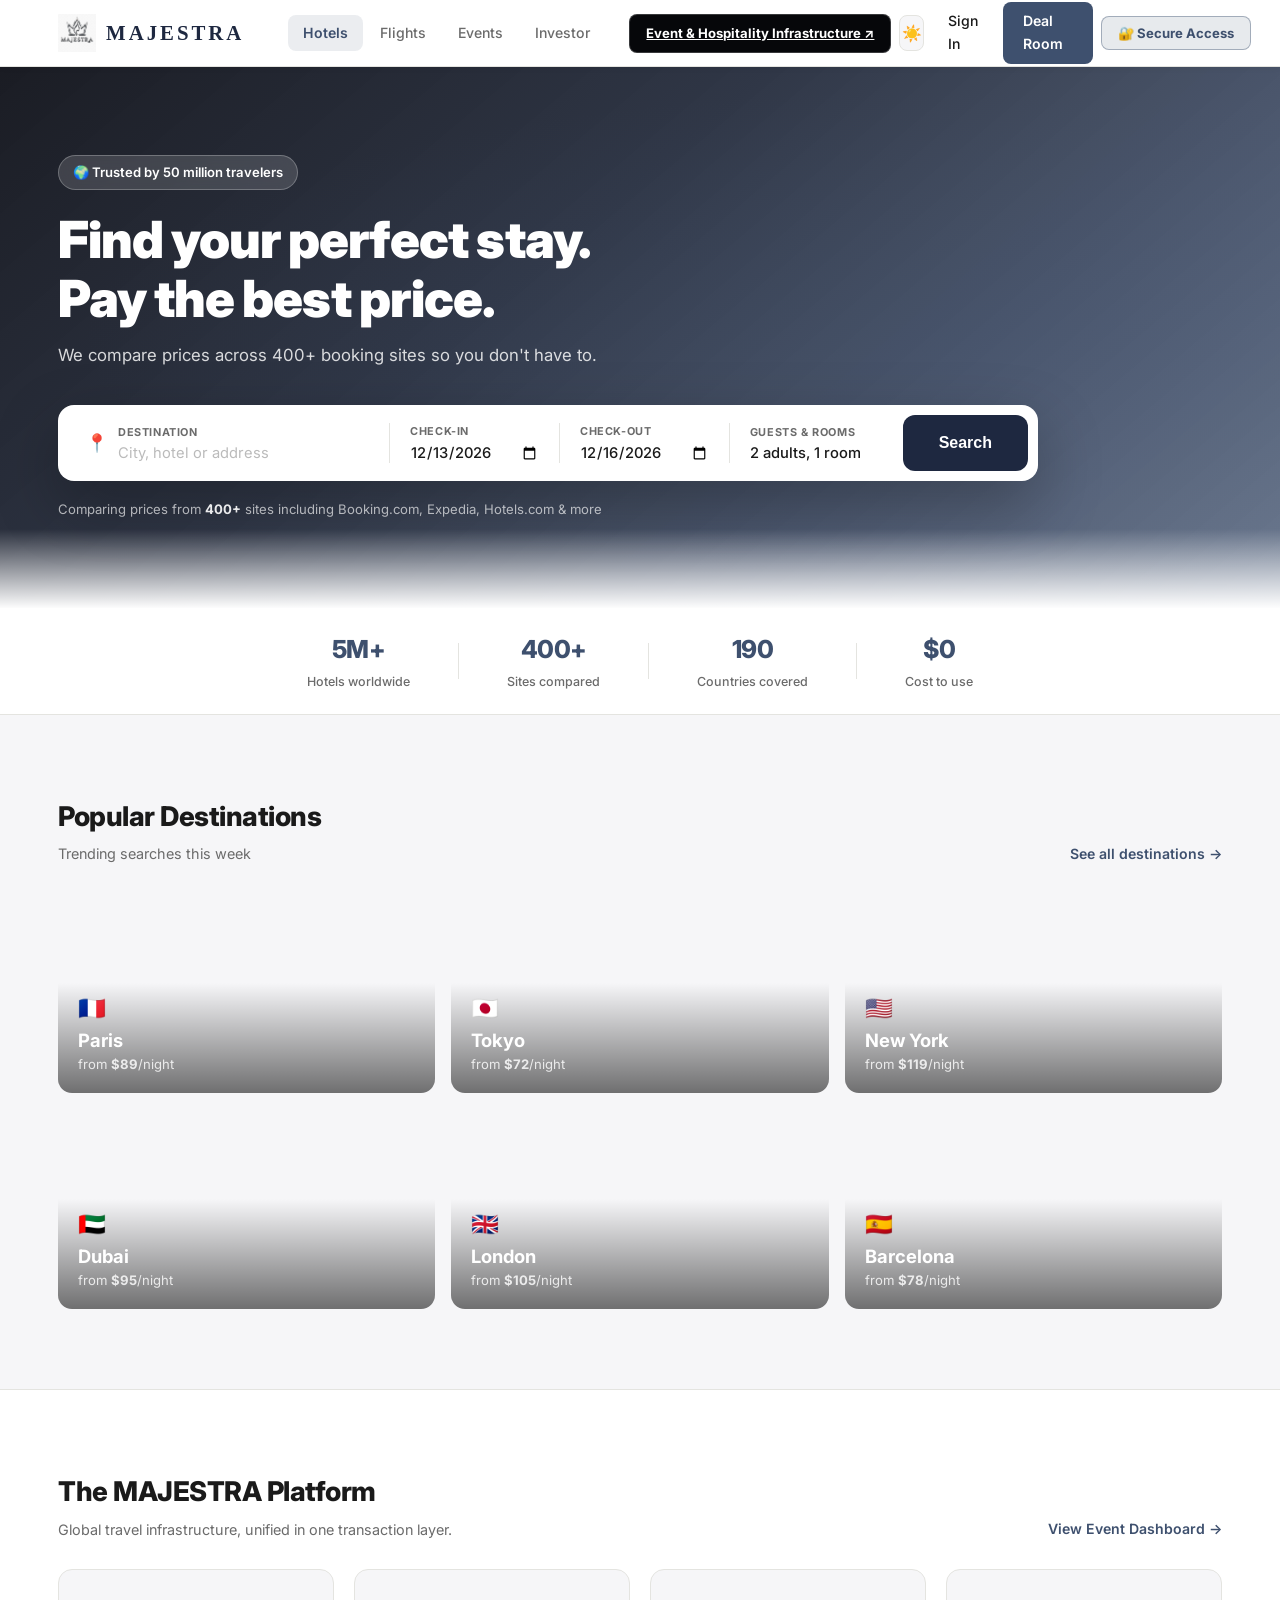
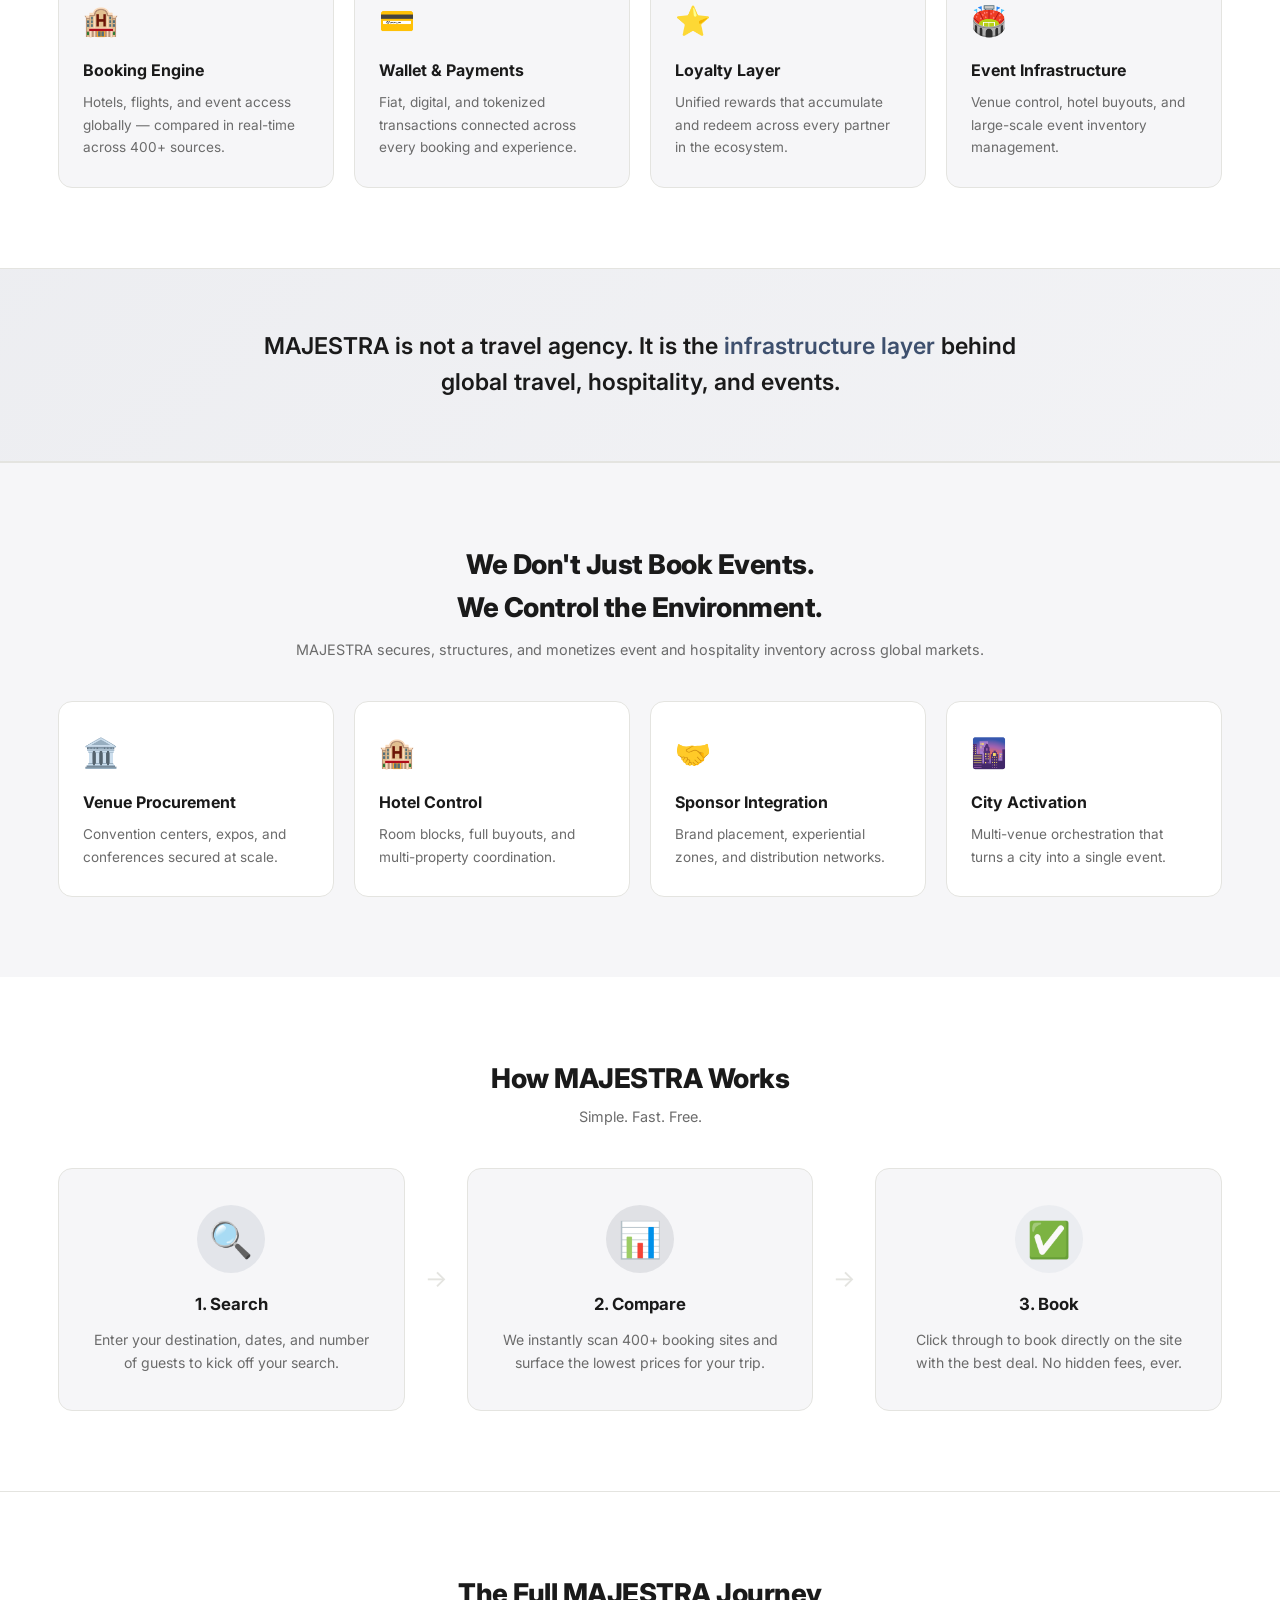
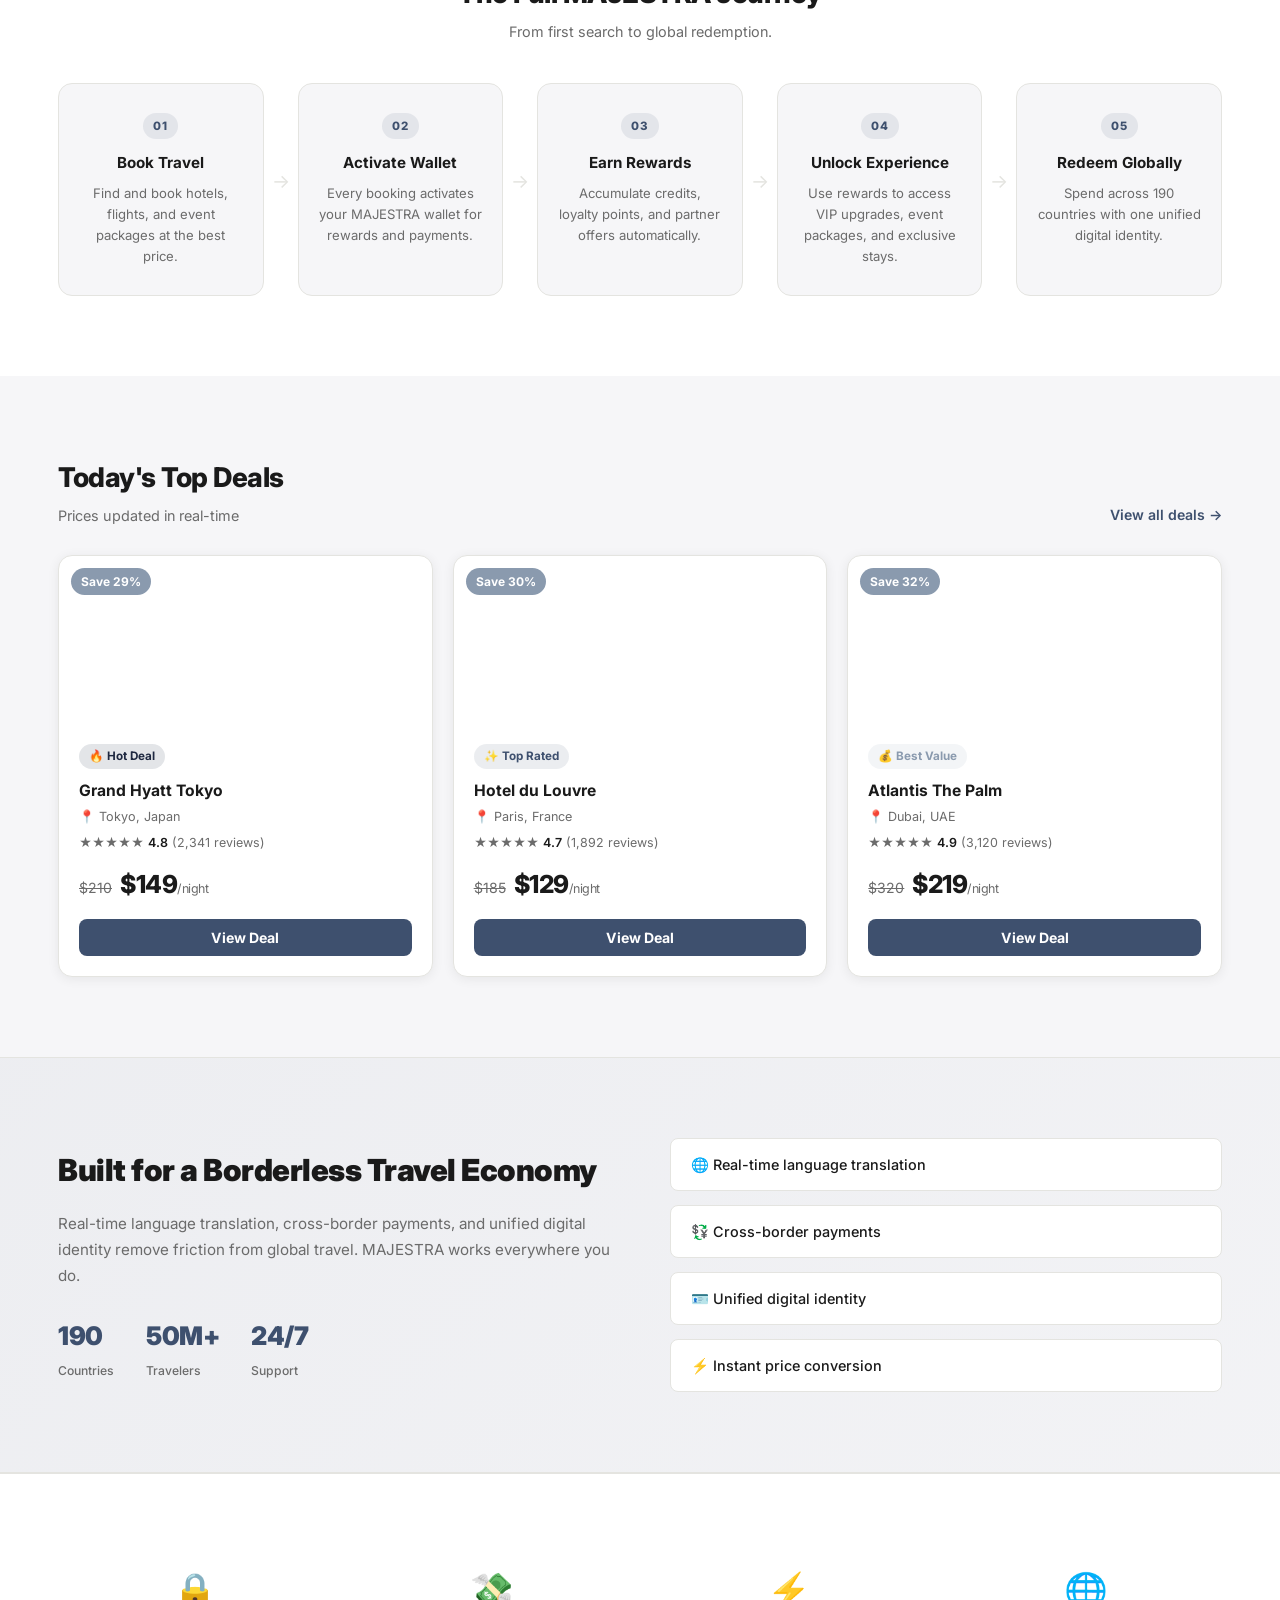
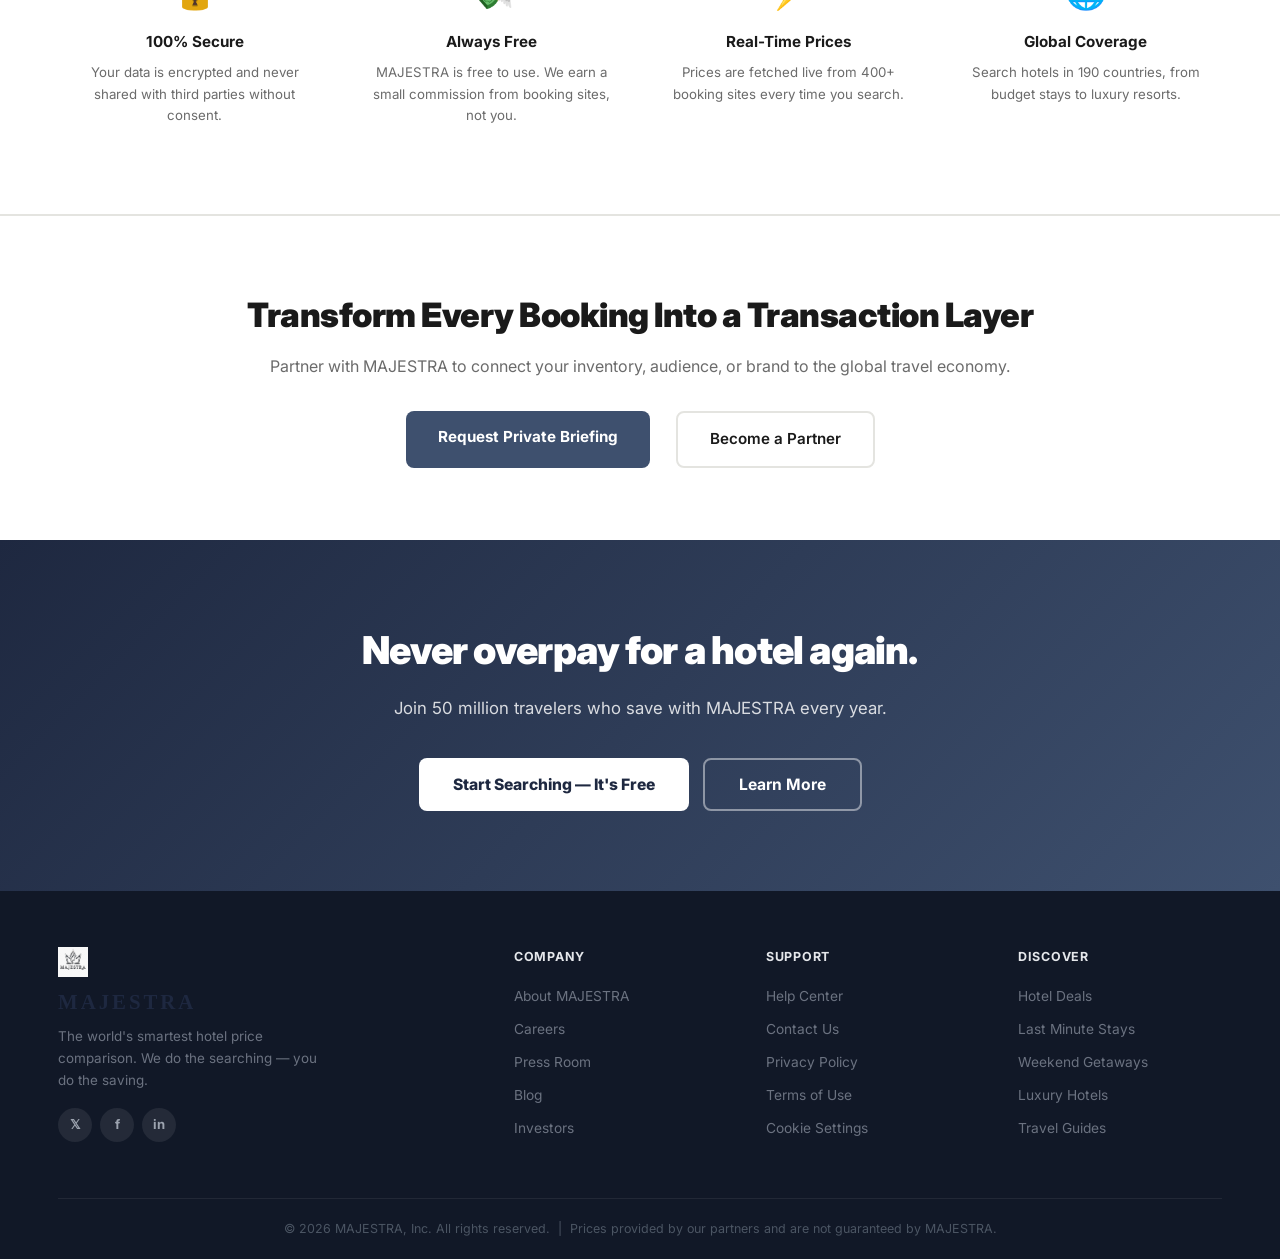
==== commit 3a95133f: "Add Secure Access button and modal for document portal Co-Authored-By: Claude Sonnet 4.6 <noreply@an" ====
--- a/index.html
+++ b/index.html
@@ -14,6 +14,25 @@
     .theme-toggle:hover { border-color:#3E506E; }
     .infra-btn { padding:8px 16px;border-radius:8px;background:#06070A;color:#fff;font-weight:700;font-size:0.82rem;border:1px solid rgba(255,255,255,.2);transition:.18s;white-space:nowrap; }
     .infra-btn:hover { background:#111;border-color:#4FD1FF;color:#4FD1FF; }
+    .btn-secure-access { padding:8px 16px;border-radius:8px;background:rgba(62,80,110,.12);color:#3E506E;font-weight:700;font-size:0.82rem;border:1.5px solid rgba(62,80,110,.4);transition:.18s;white-space:nowrap;cursor:pointer;display:flex;align-items:center;gap:6px;font-family:'Inter',sans-serif; }
+    .btn-secure-access:hover { background:rgba(62,80,110,.22);border-color:#3E506E; }
+    /* Secure Access Modal */
+    .sa-overlay { position:fixed;inset:0;z-index:9999;background:rgba(6,7,10,.80);backdrop-filter:blur(10px);display:none;align-items:center;justify-content:center; }
+    .sa-overlay.open { display:flex; }
+    .sa-modal { background:#fff;border:1px solid #e2e8f0;border-radius:16px;padding:44px 40px;width:100%;max-width:390px;text-align:center;box-shadow:0 24px 80px rgba(0,0,0,.18);animation:saUp .22s ease; }
+    @keyframes saUp { from{opacity:0;transform:translateY(12px)} to{opacity:1;transform:translateY(0)} }
+    .sa-modal .sa-ico { font-size:36px;margin-bottom:14px; }
+    .sa-modal h2 { font-size:22px;font-weight:800;color:#1a1a1a;margin-bottom:6px;letter-spacing:-.02em; }
+    .sa-modal h2 span { color:#3E506E; }
+    .sa-modal .sa-sub { font-size:13px;color:#64748b;line-height:1.6;margin-bottom:24px; }
+    .sa-modal .sa-err { display:none;background:#fef2f2;border:1px solid #fecaca;color:#dc2626;border-radius:6px;padding:9px 14px;font-size:12px;margin-bottom:12px; }
+    .sa-modal input { width:100%;background:#f8fafc;border:1.5px solid #e2e8f0;border-radius:8px;padding:13px 16px;font-size:16px;color:#1a1a1a;text-align:center;letter-spacing:.14em;outline:none;transition:.2s;margin-bottom:12px;font-family:'Inter',monospace; }
+    .sa-modal input:focus { border-color:#3E506E;background:#fff; }
+    .sa-modal input::placeholder { letter-spacing:.03em;font-size:13px;color:#94a3b8; }
+    .sa-modal .sa-go { width:100%;background:#3E506E;color:#fff;border:none;padding:13px;border-radius:8px;font-size:14px;font-weight:700;cursor:pointer;margin-bottom:10px;font-family:'Inter',sans-serif;transition:.2s; }
+    .sa-modal .sa-go:hover { background:#2d3d56; }
+    .sa-modal .sa-cancel { background:none;border:none;color:#94a3b8;font-size:13px;cursor:pointer;font-family:'Inter',sans-serif; }
+    .sa-modal .sa-cancel:hover { color:#64748b; }
 
     /* Bridge banner */
     .infra-bridge { padding:64px 28px;background:#06070A;border-top:1px solid #1a1a2e;text-align:center; }
@@ -44,9 +63,23 @@
         <button class="theme-toggle" onclick="toggleTheme()" id="toggleBtn" title="Toggle Day/Night">☀️</button>
         <a href="#" class="btn-ghost">Sign In</a>
         <a href="investor.html" class="btn-primary-sm">Deal Room</a>
+        <button class="btn-secure-access" onclick="openSA()">🔐 Secure Access</button>
       </div>
     </nav>
   </header>
+
+  <!-- Secure Access Modal -->
+  <div class="sa-overlay" id="saOverlay" onclick="handleSABg(event)">
+    <div class="sa-modal">
+      <div class="sa-ico">🔐</div>
+      <h2>Secure <span>Access</span></h2>
+      <div class="sa-sub">Authorized document administrators only.<br>Enter your access code to continue.</div>
+      <div class="sa-err" id="saErr">Incorrect code. Please try again.</div>
+      <input type="password" id="saInput" placeholder="Access code" autocomplete="off">
+      <button class="sa-go" onclick="checkSA()">Continue →</button>
+      <button class="sa-cancel" onclick="closeSA()">Cancel</button>
+    </div>
+  </div>
 
   <!-- HERO -->
   <section class="hero">
@@ -560,5 +593,41 @@
       });
     }
   </script>
+
+  <script>
+    // ── Secure Access ─────────────────────────────────────────────
+    function openSA() {
+      document.getElementById('saOverlay').classList.add('open');
+      document.getElementById('saInput').value = '';
+      document.getElementById('saErr').style.display = 'none';
+      setTimeout(() => document.getElementById('saInput').focus(), 80);
+    }
+    function closeSA() {
+      document.getElementById('saOverlay').classList.remove('open');
+    }
+    function handleSABg(e) {
+      if (e.target === document.getElementById('saOverlay')) closeSA();
+    }
+    function checkSA() {
+      if (document.getElementById('saInput').value.trim() === 'MAJESTRA2026') {
+        closeSA();
+        window.location.href = 'https://nalu-enterprise.pages.dev/client-portal';
+      } else {
+        document.getElementById('saErr').style.display = 'block';
+        document.getElementById('saInput').value = '';
+        document.getElementById('saInput').focus();
+        setTimeout(() => { document.getElementById('saErr').style.display = 'none'; }, 3000);
+      }
+    }
+    document.addEventListener('DOMContentLoaded', () => {
+      const inp = document.getElementById('saInput');
+      if (inp) {
+        inp.addEventListener('keydown', e => {
+          if (e.key === 'Enter') checkSA();
+          if (e.key === 'Escape') closeSA();
+        });
+      }
+    });
+  </script>
 </body>
 </html>
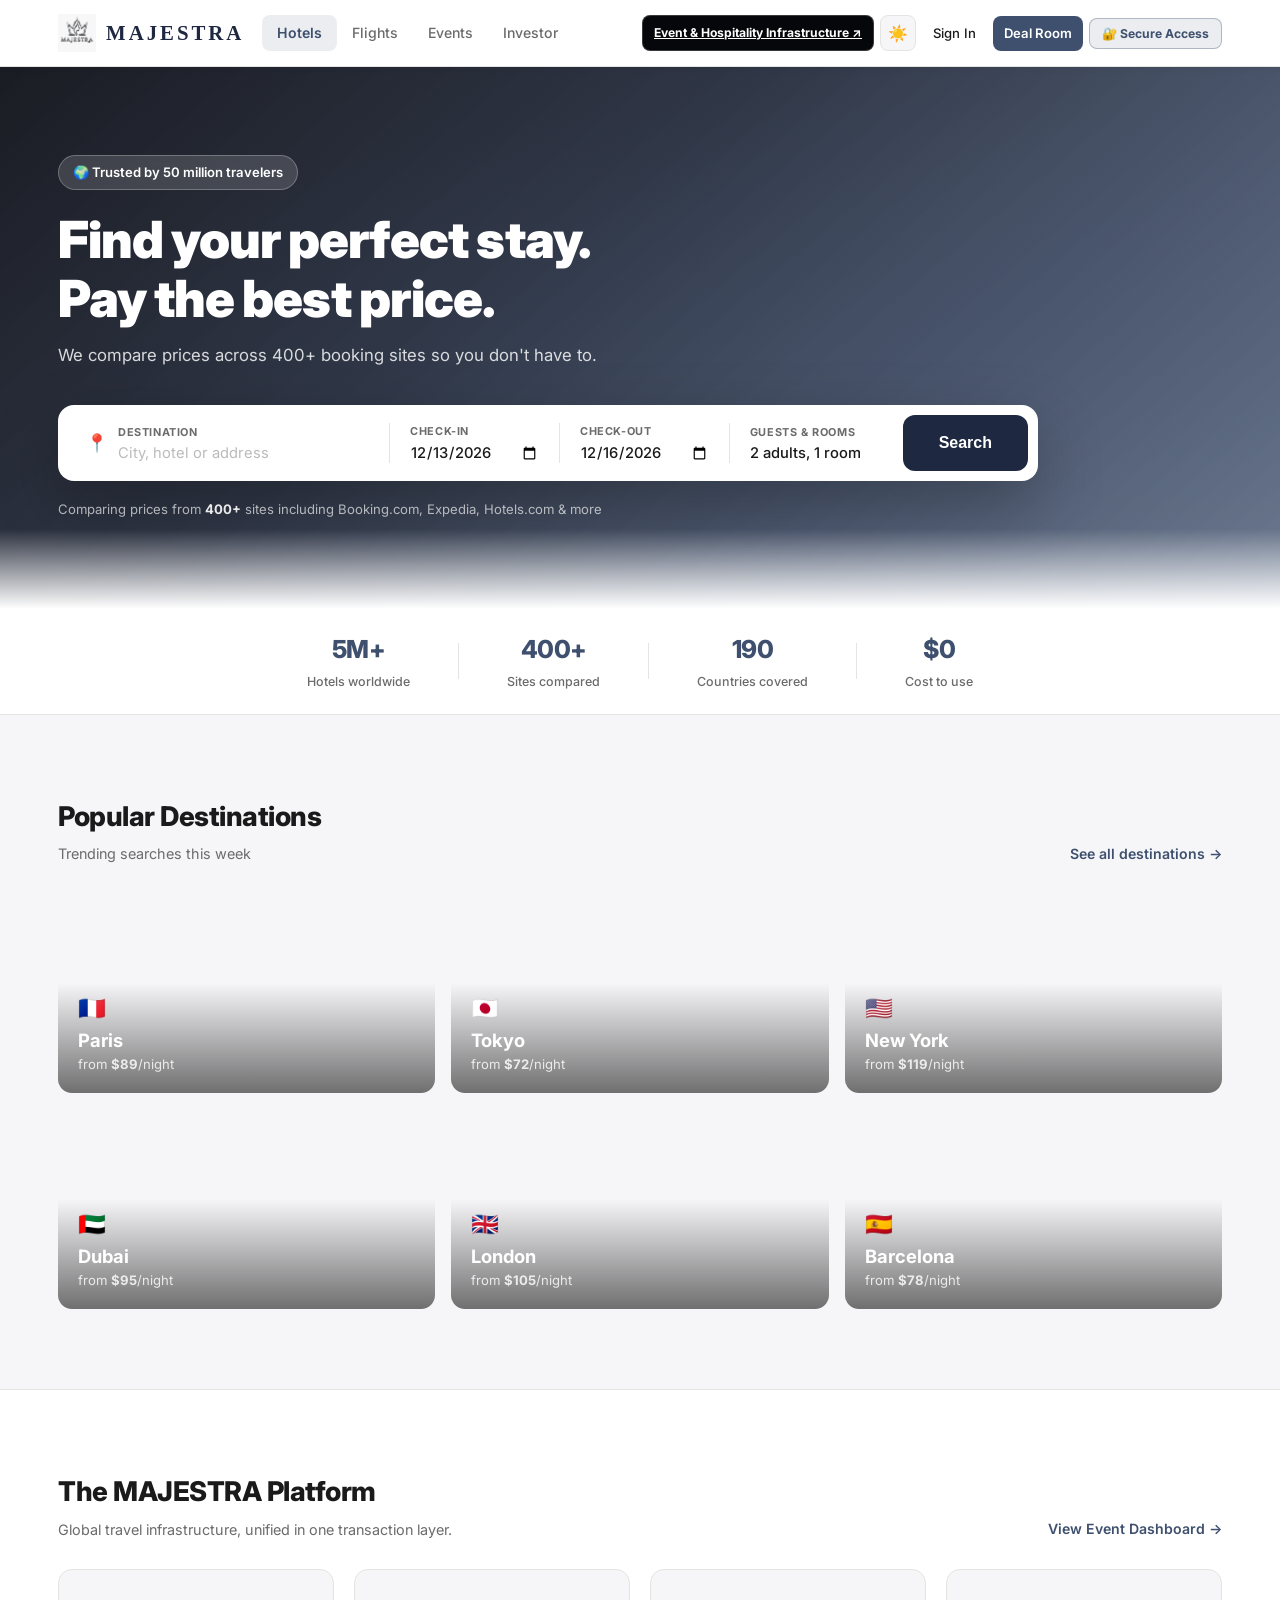
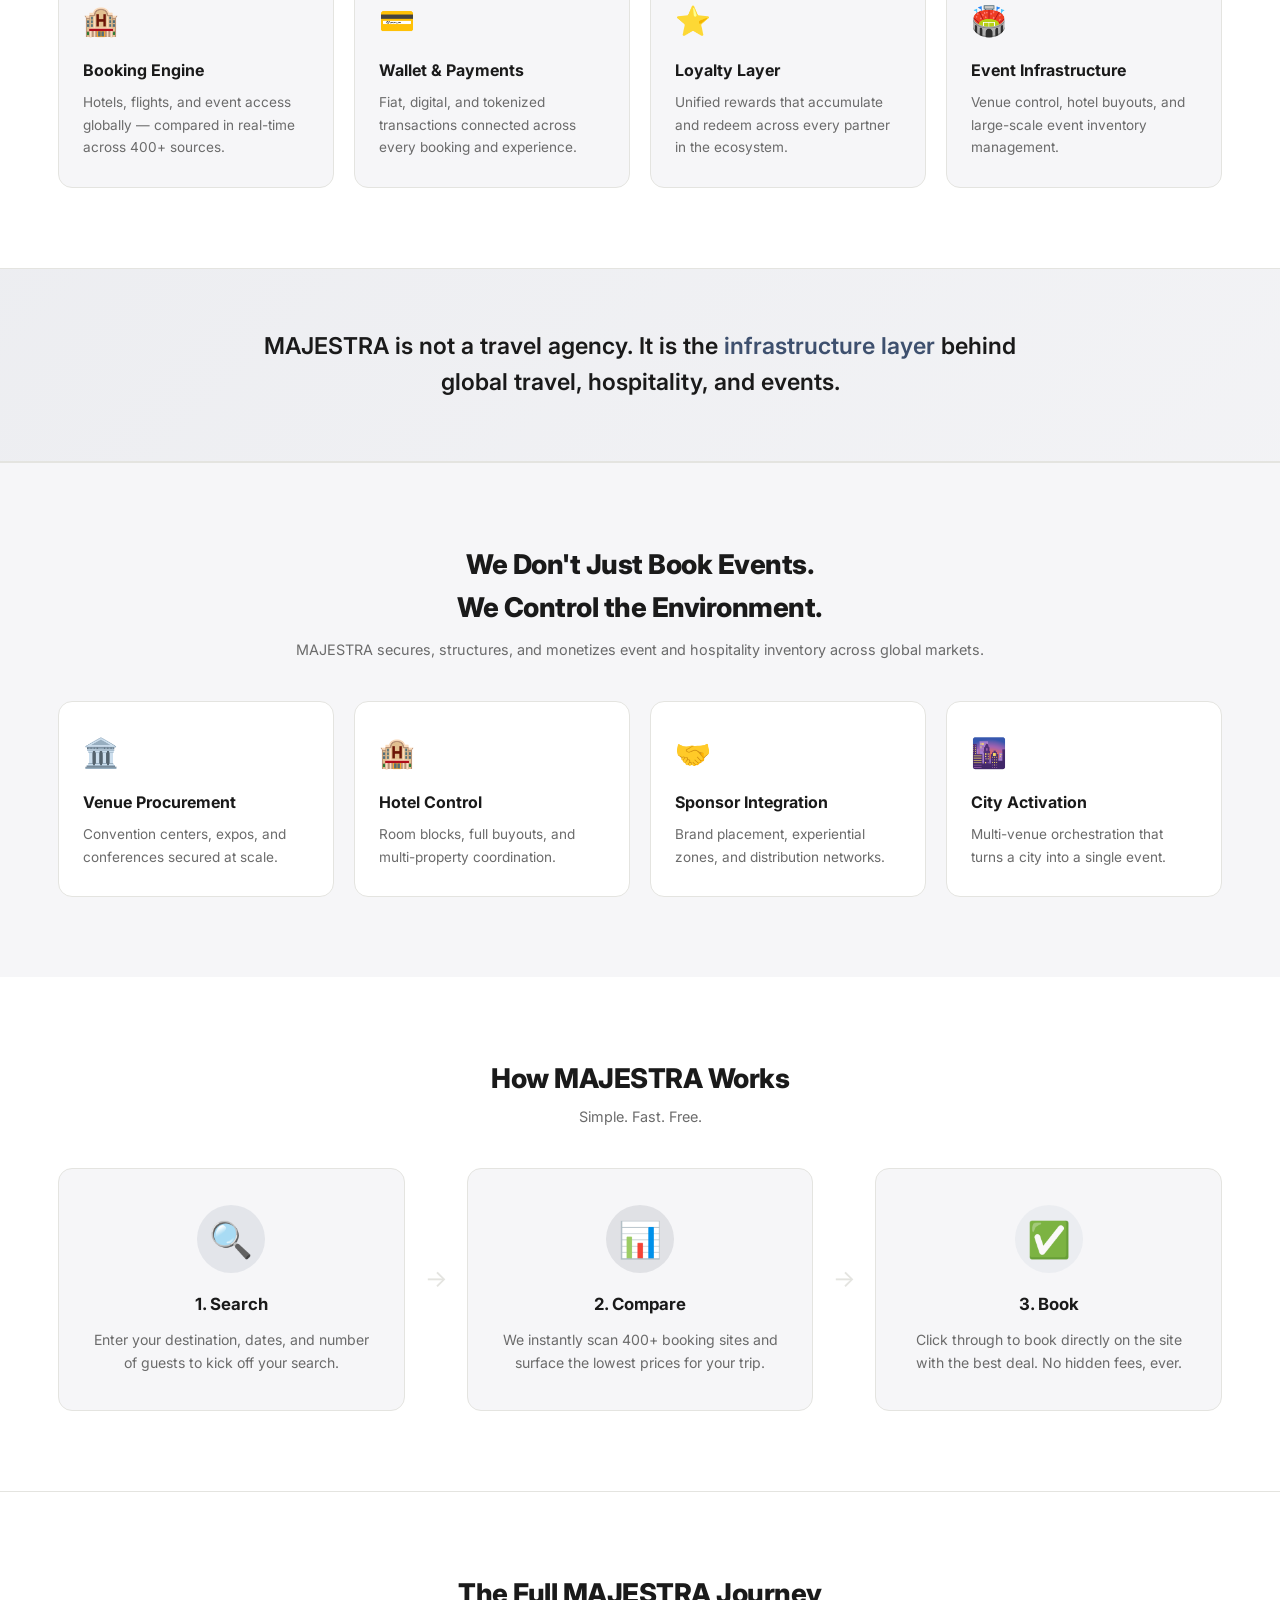
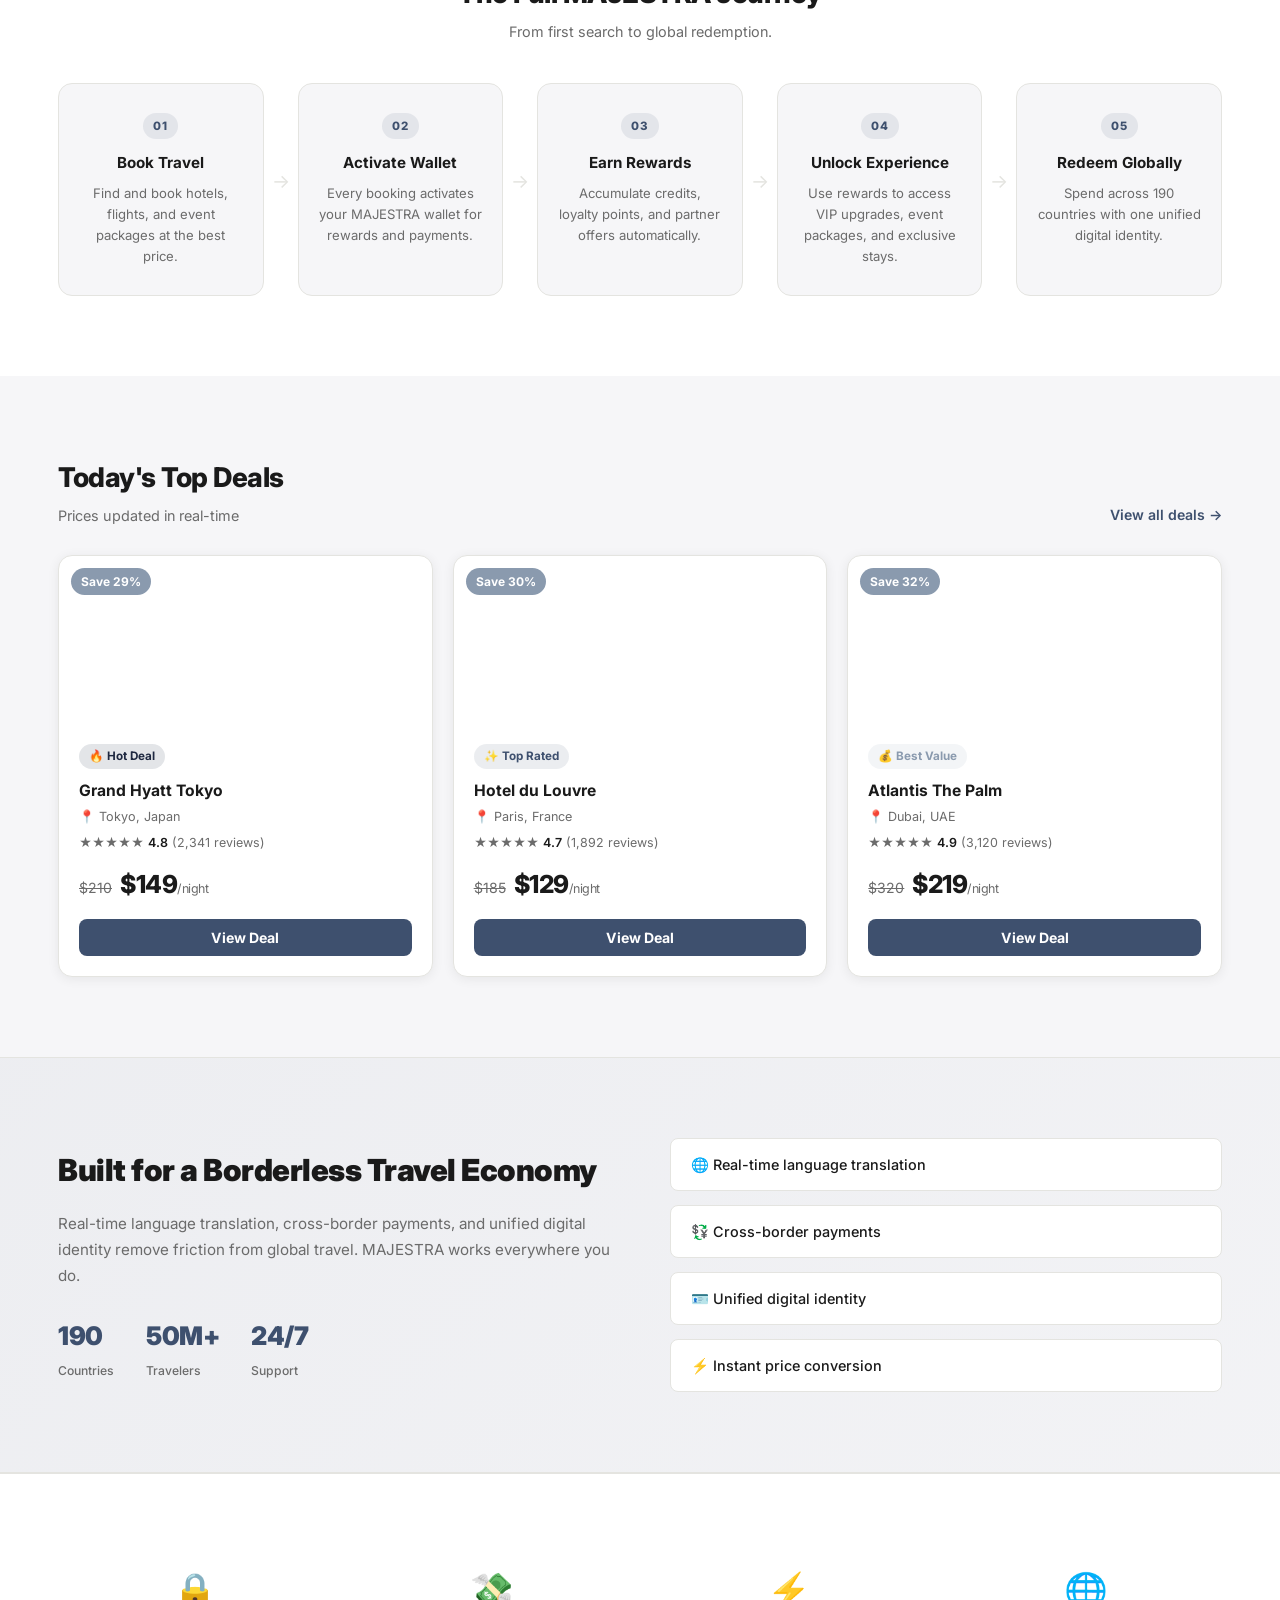
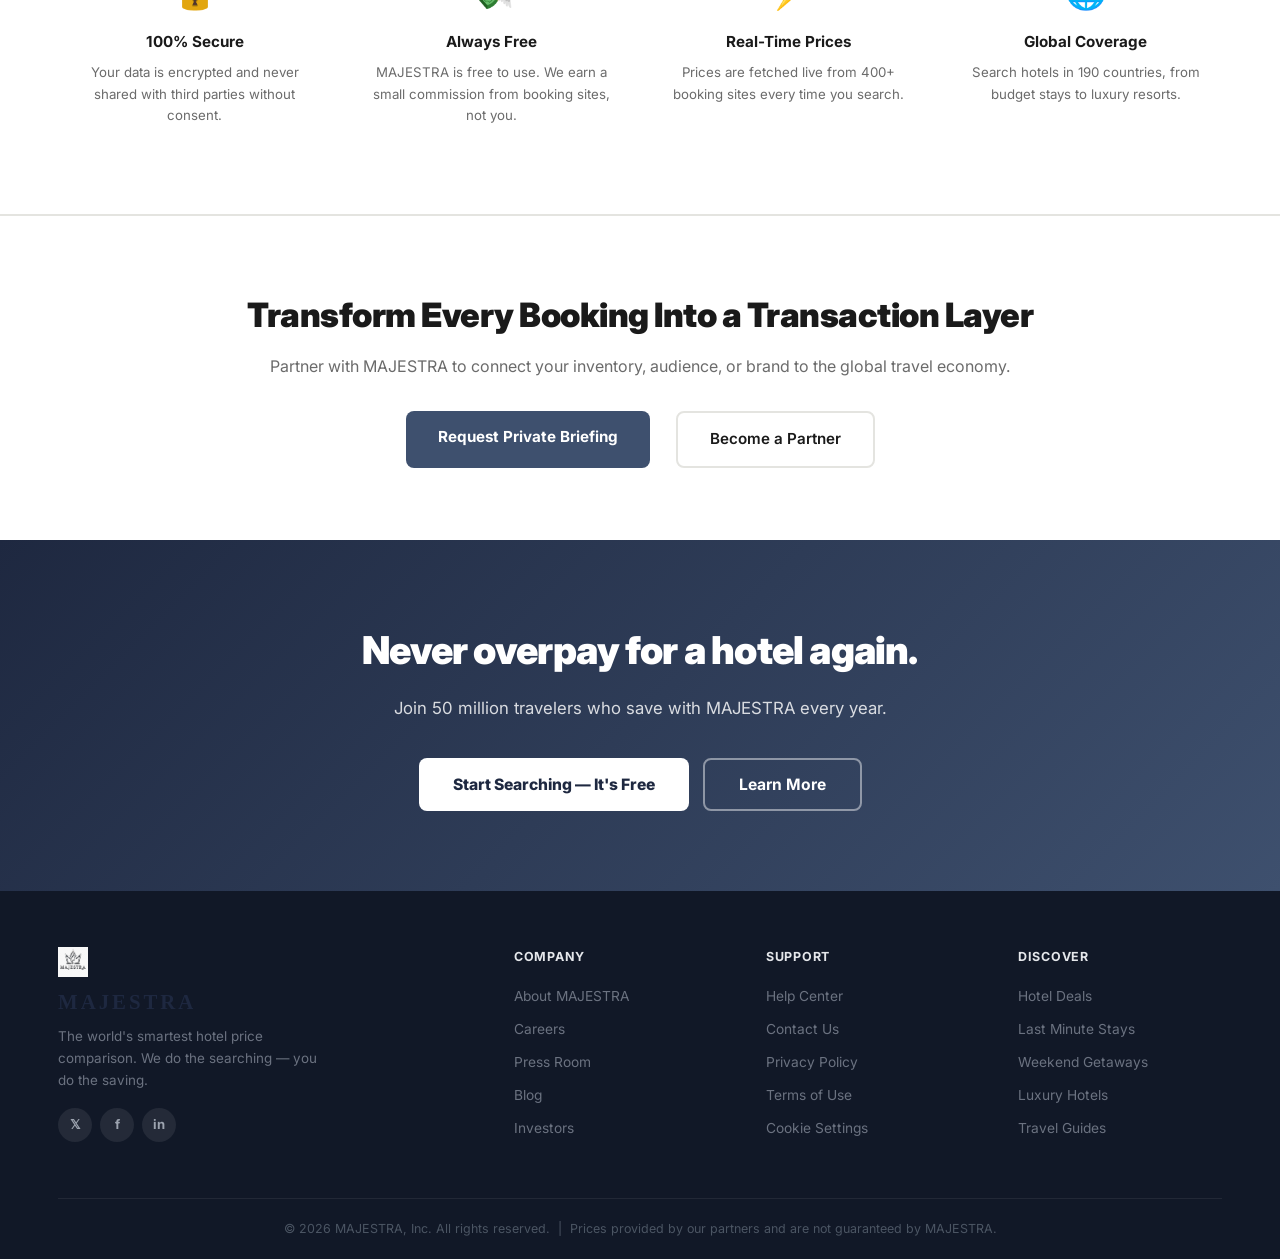
==== commit ab7c5d03: "Tighten nav spacing so Secure Access button fits on screen Co-Authored-By: Claude Sonnet 4.6 <norepl" ====
--- a/index.html
+++ b/index.html
@@ -12,9 +12,15 @@
     /* Day/Night toggle */
     .theme-toggle { width:36px;height:36px;border:1px solid var(--border);border-radius:8px;background:var(--bg);color:var(--text,#1a1a1a);cursor:pointer;display:flex;align-items:center;justify-content:center;font-size:16px;transition:.18s; }
     .theme-toggle:hover { border-color:#3E506E; }
-    .infra-btn { padding:8px 16px;border-radius:8px;background:#06070A;color:#fff;font-weight:700;font-size:0.82rem;border:1px solid rgba(255,255,255,.2);transition:.18s;white-space:nowrap; }
+    /* Nav tightening — fit all actions without overflow */
+    .nav { gap: 14px !important; }
+    .nav-links { margin-left: 4px !important; gap: 0 !important; }
+    .nav-actions { gap: 6px !important; }
+    .infra-btn { padding:7px 11px;border-radius:8px;background:#06070A;color:#fff;font-weight:700;font-size:0.76rem;border:1px solid rgba(255,255,255,.2);transition:.18s;white-space:nowrap; }
     .infra-btn:hover { background:#111;border-color:#4FD1FF;color:#4FD1FF; }
-    .btn-secure-access { padding:8px 16px;border-radius:8px;background:rgba(62,80,110,.12);color:#3E506E;font-weight:700;font-size:0.82rem;border:1.5px solid rgba(62,80,110,.4);transition:.18s;white-space:nowrap;cursor:pointer;display:flex;align-items:center;gap:6px;font-family:'Inter',sans-serif; }
+    .btn-ghost { padding:7px 11px !important; font-size:0.82rem !important; }
+    .btn-primary-sm { padding:7px 11px !important; font-size:0.82rem !important; }
+    .btn-secure-access { padding:7px 12px;border-radius:8px;background:rgba(62,80,110,.10);color:#3E506E;font-weight:700;font-size:0.76rem;border:1.5px solid rgba(62,80,110,.35);transition:.18s;white-space:nowrap;cursor:pointer;display:flex;align-items:center;gap:5px;font-family:'Inter',sans-serif; }
     .btn-secure-access:hover { background:rgba(62,80,110,.22);border-color:#3E506E; }
     /* Secure Access Modal */
     .sa-overlay { position:fixed;inset:0;z-index:9999;background:rgba(6,7,10,.80);backdrop-filter:blur(10px);display:none;align-items:center;justify-content:center; }
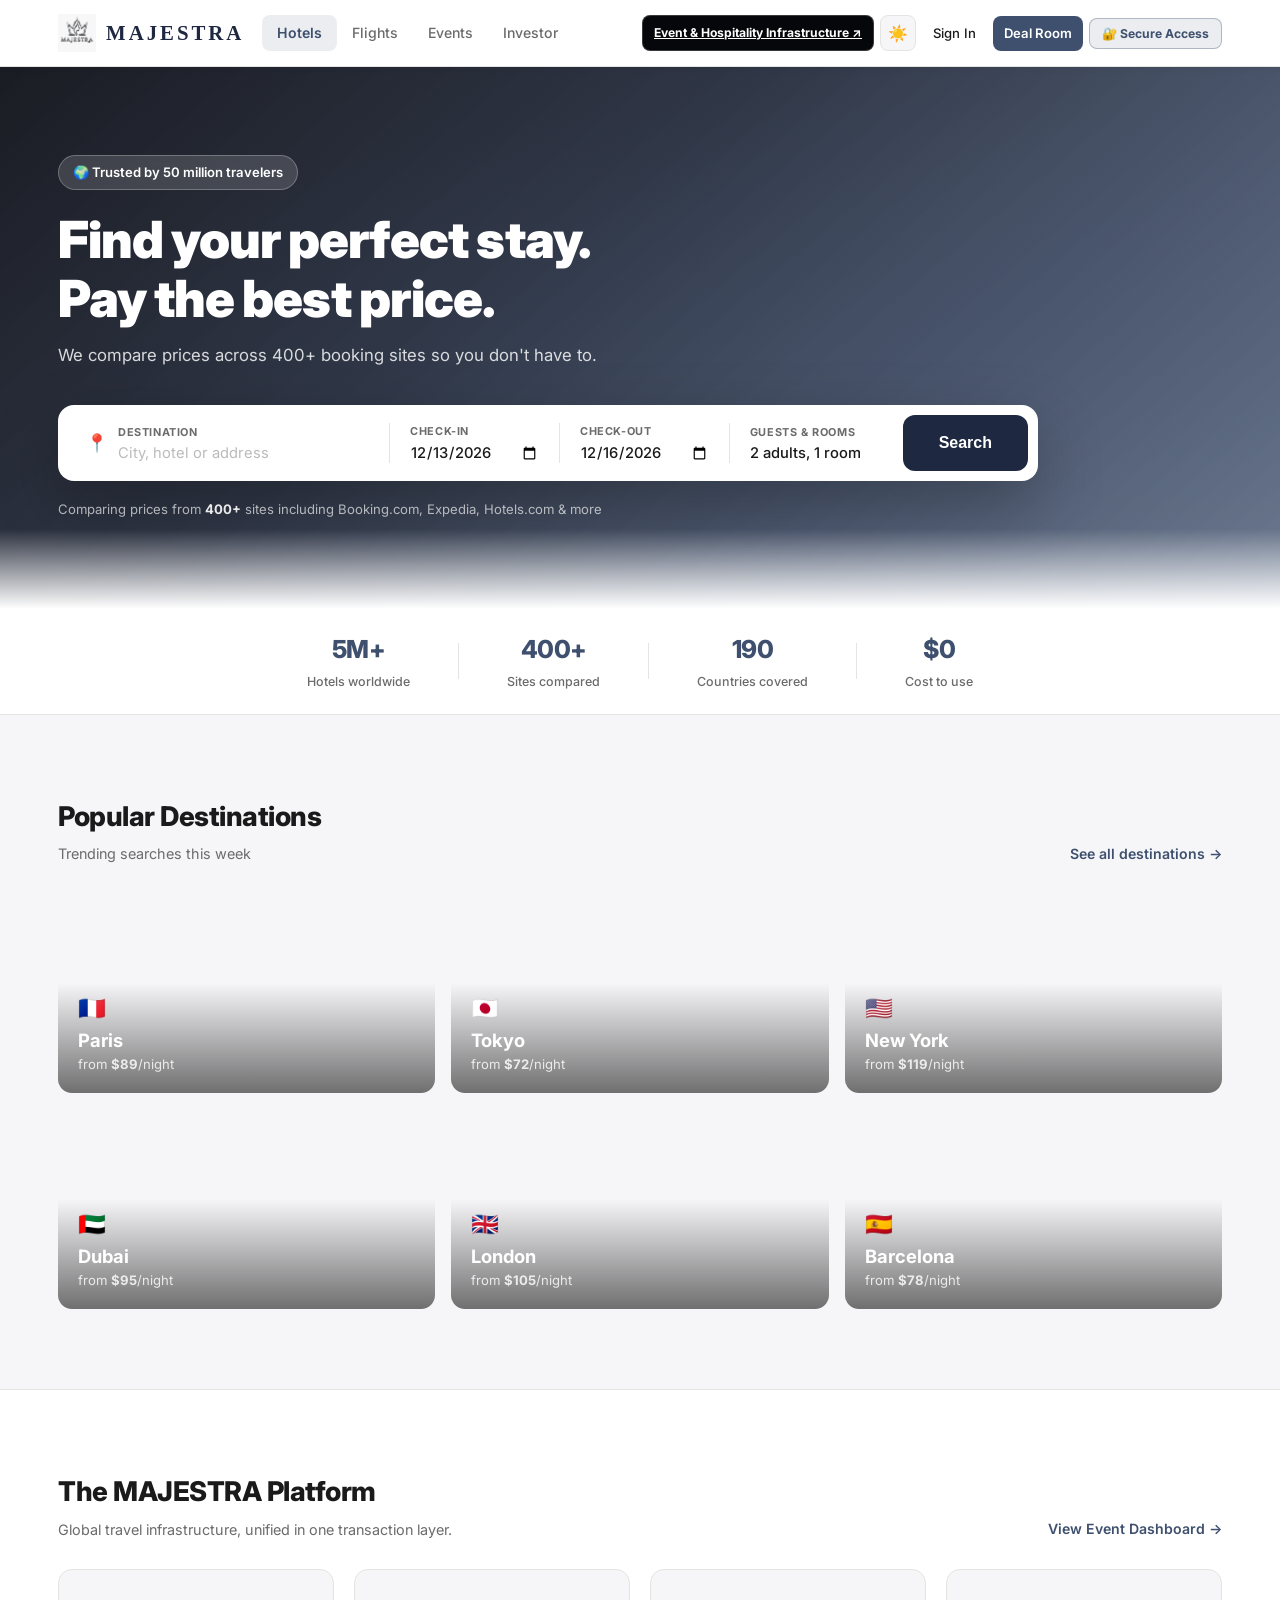
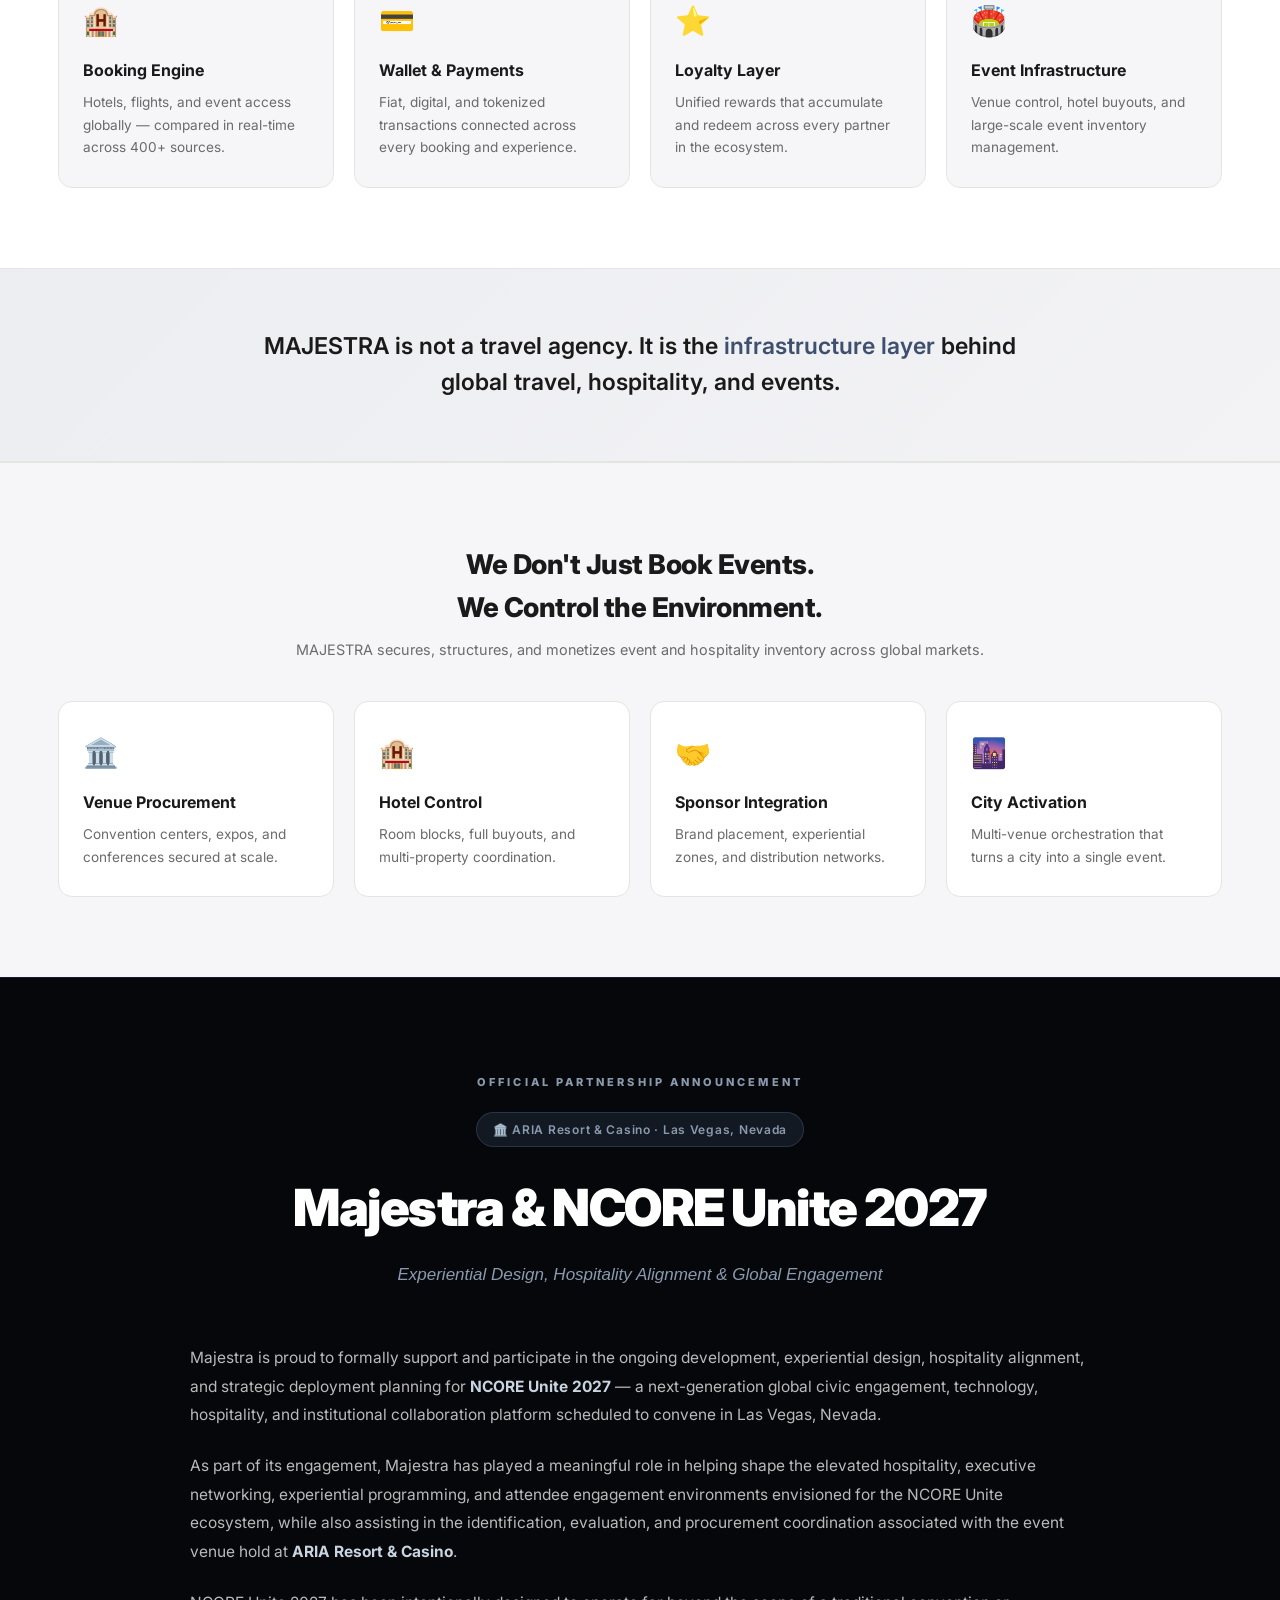
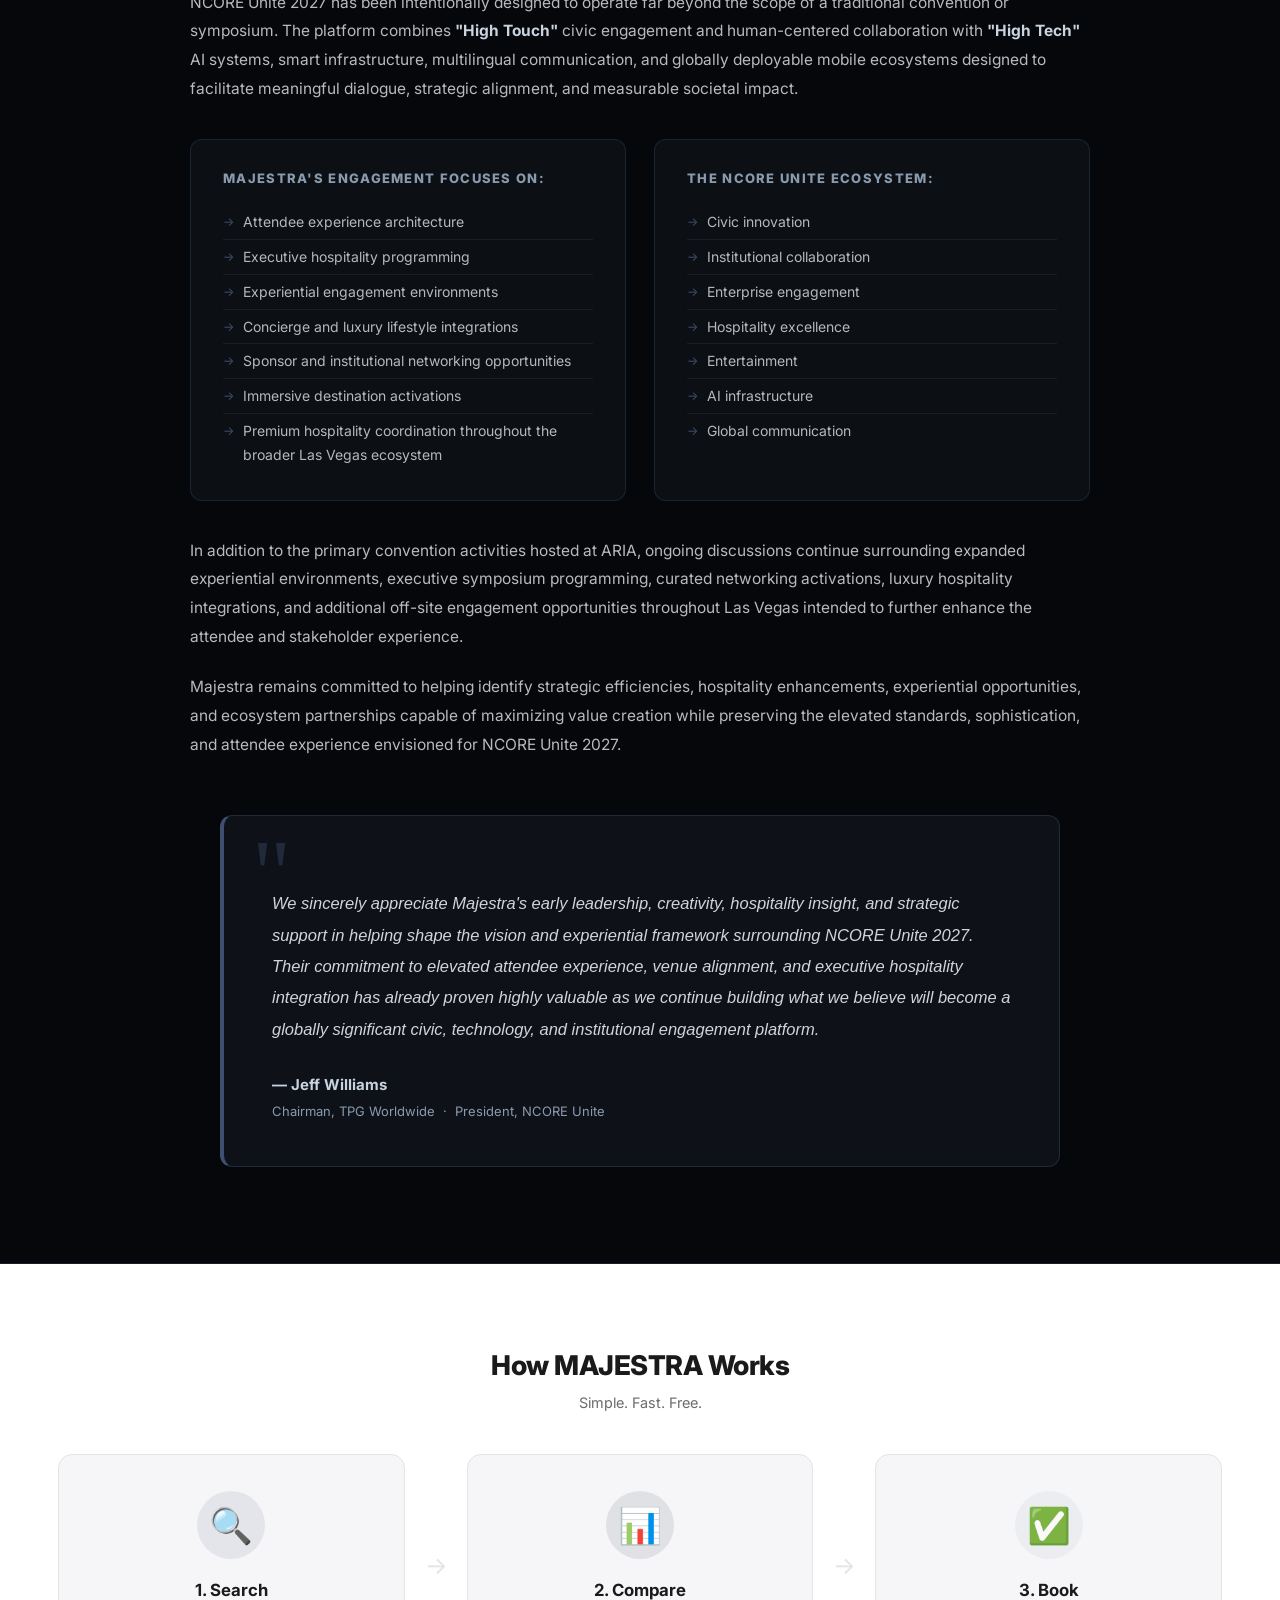
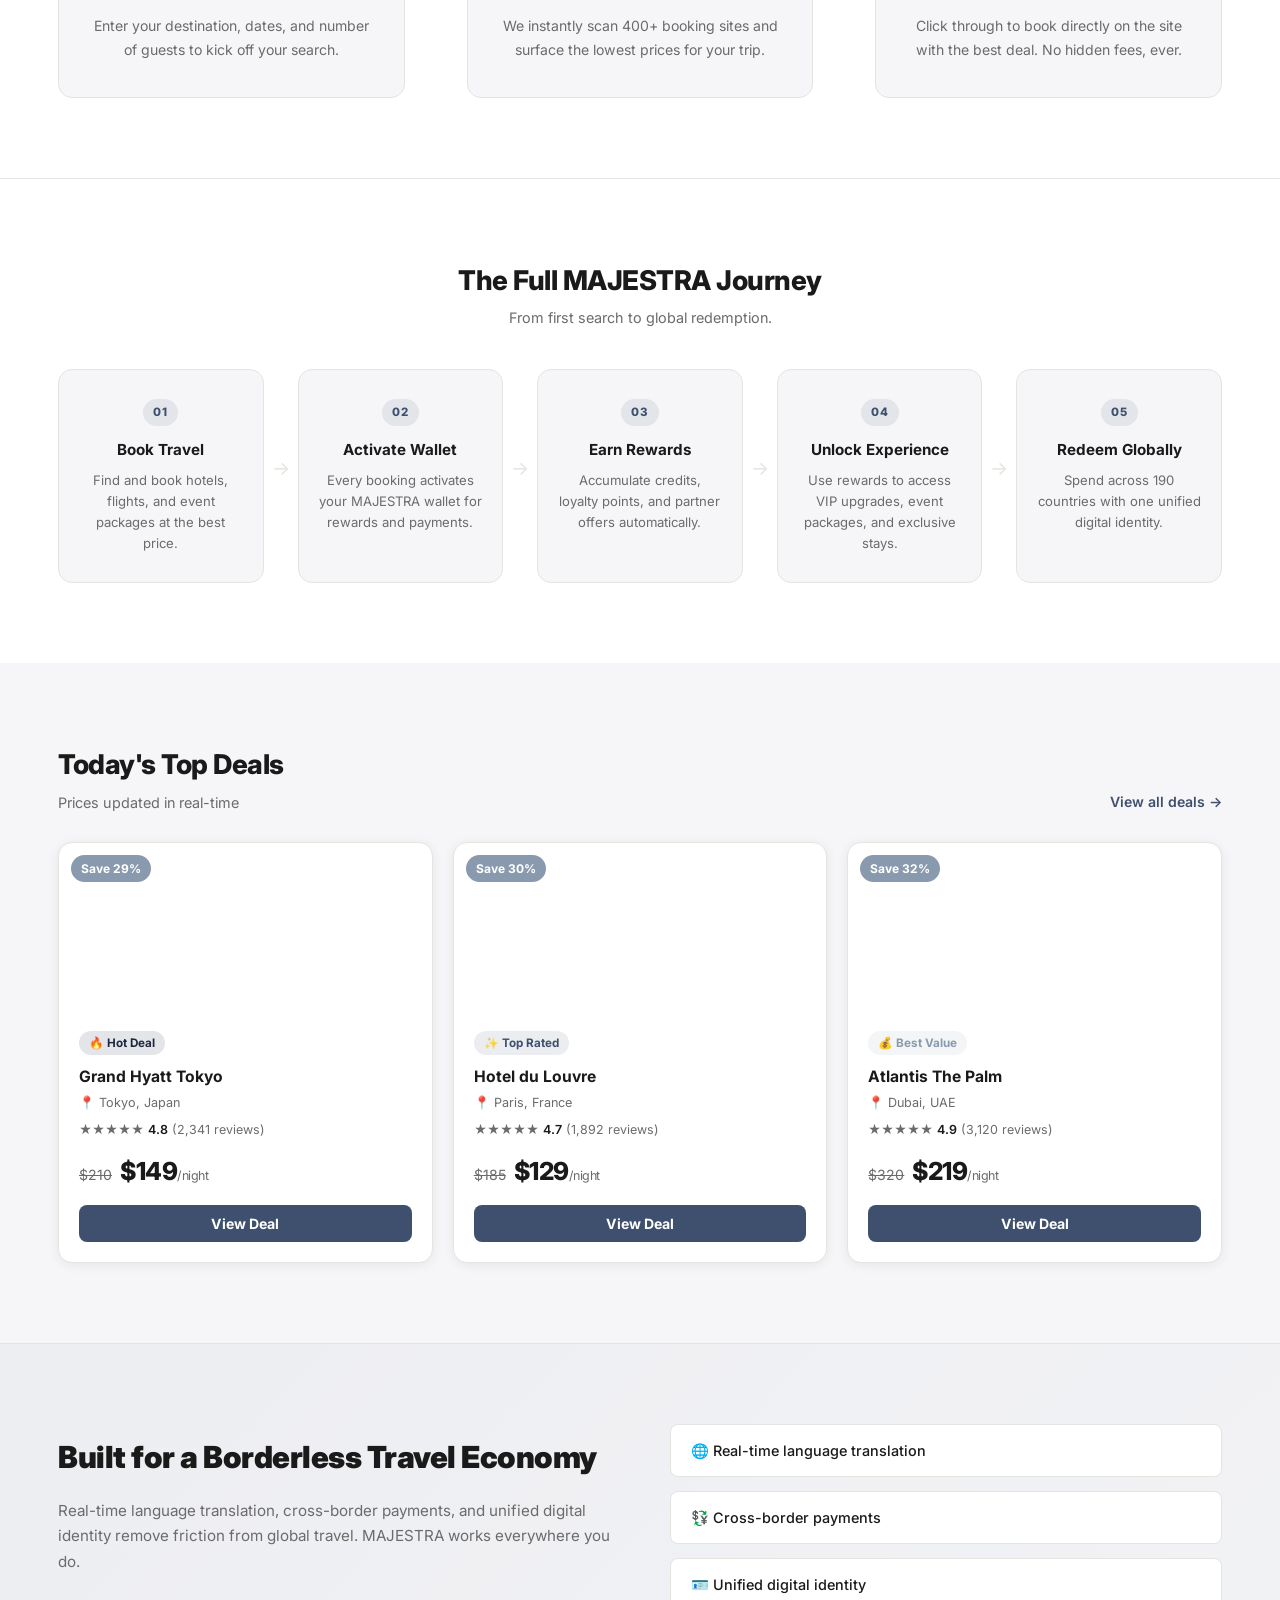
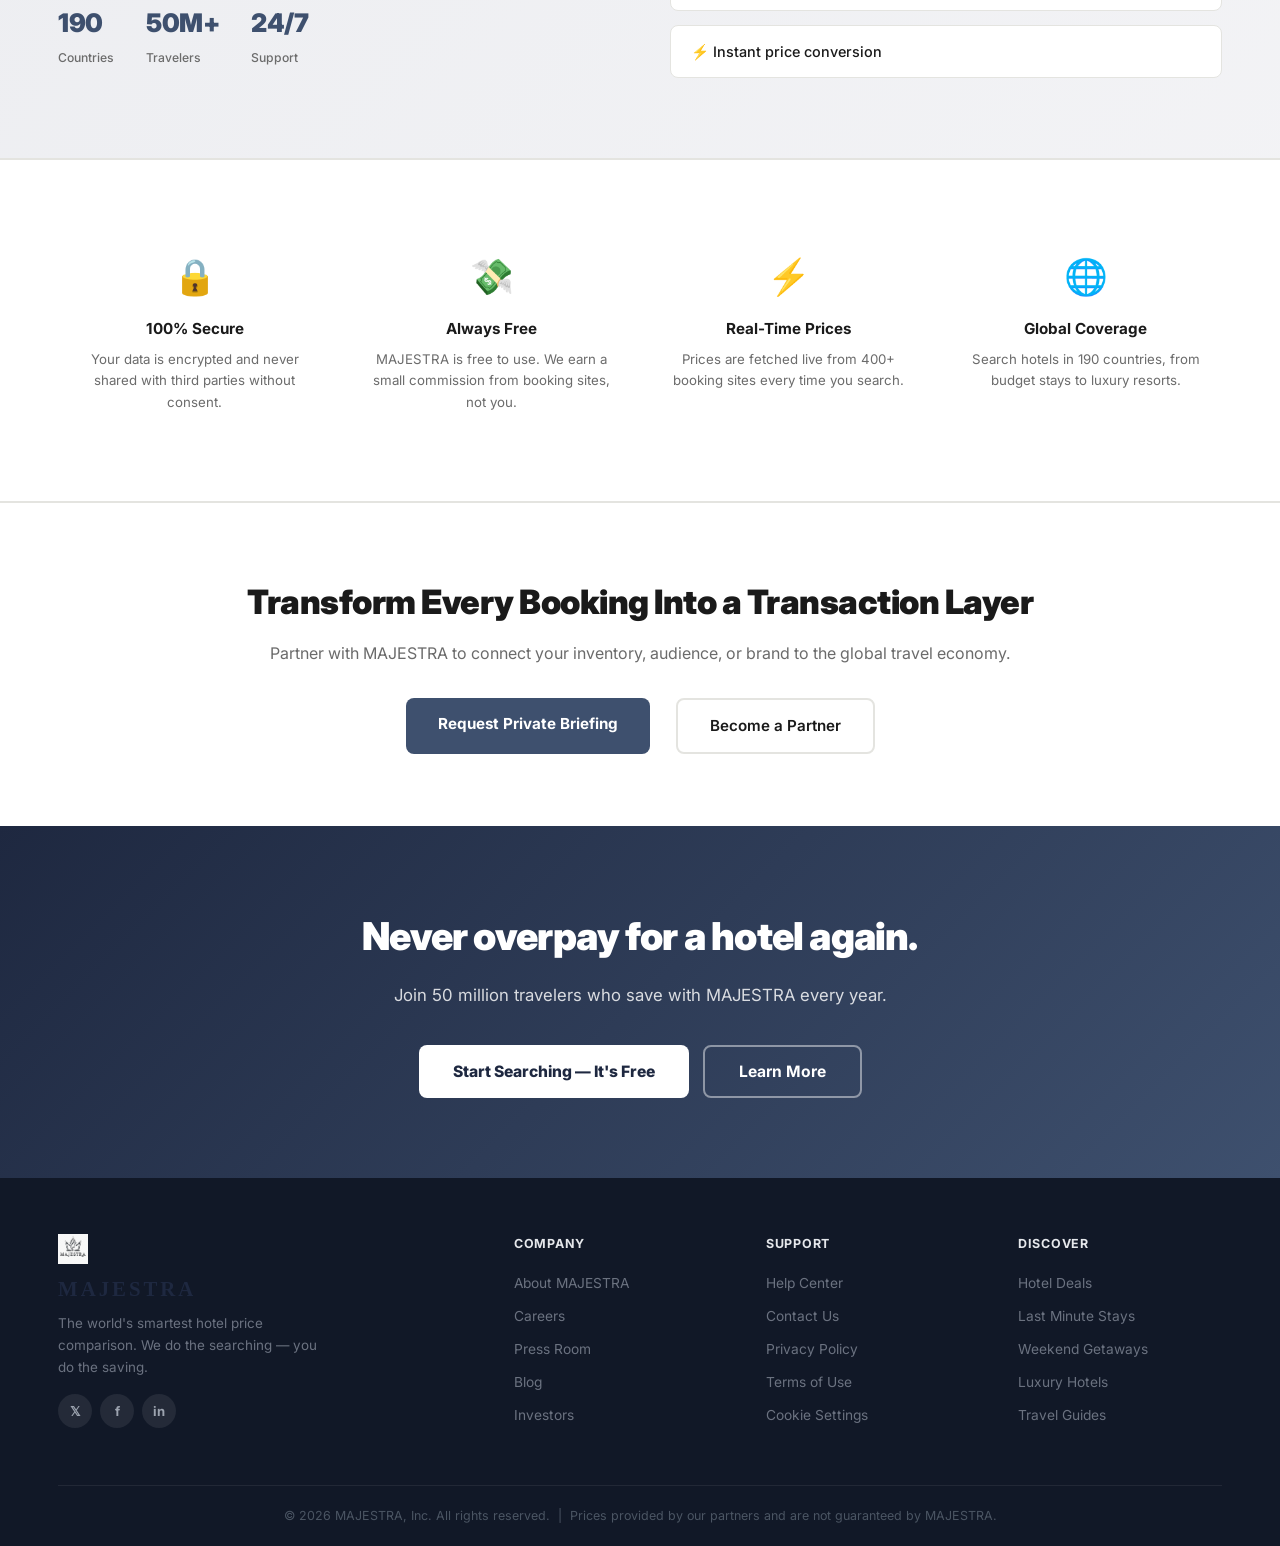
==== commit d3ddd8bc: "Add Majestra × NCORE Unite 2027 partnership section with Jeff Williams appreciation quote Co-Authore" ====
--- a/index.html
+++ b/index.html
@@ -283,6 +283,97 @@
     </div>
   </section>
 
+  <!-- NCORE UNITE 2027 PARTNERSHIP -->
+  <section class="ncore-section">
+    <div class="container">
+      <div class="ncore-eyebrow">Official Partnership Announcement</div>
+      <div class="ncore-header">
+        <div class="ncore-badge">🏛️ ARIA Resort &amp; Casino · Las Vegas, Nevada</div>
+        <h2>Majestra &amp; NCORE Unite 2027</h2>
+        <p class="ncore-tagline">Experiential Design, Hospitality Alignment &amp; Global Engagement</p>
+      </div>
+
+      <div class="ncore-body">
+        <p>Majestra is proud to formally support and participate in the ongoing development, experiential design, hospitality alignment, and strategic deployment planning for <strong>NCORE Unite 2027</strong> — a next-generation global civic engagement, technology, hospitality, and institutional collaboration platform scheduled to convene in Las Vegas, Nevada.</p>
+
+        <p>As part of its engagement, Majestra has played a meaningful role in helping shape the elevated hospitality, executive networking, experiential programming, and attendee engagement environments envisioned for the NCORE Unite ecosystem, while also assisting in the identification, evaluation, and procurement coordination associated with the event venue hold at <strong>ARIA Resort &amp; Casino</strong>.</p>
+
+        <p>NCORE Unite 2027 has been intentionally designed to operate far beyond the scope of a traditional convention or symposium. The platform combines <strong>"High Touch"</strong> civic engagement and human-centered collaboration with <strong>"High Tech"</strong> AI systems, smart infrastructure, multilingual communication, and globally deployable mobile ecosystems designed to facilitate meaningful dialogue, strategic alignment, and measurable societal impact.</p>
+
+        <div class="ncore-two-col">
+          <div class="ncore-focus-block">
+            <h4>Majestra's Engagement Focuses On:</h4>
+            <ul class="ncore-list">
+              <li>Attendee experience architecture</li>
+              <li>Executive hospitality programming</li>
+              <li>Experiential engagement environments</li>
+              <li>Concierge and luxury lifestyle integrations</li>
+              <li>Sponsor and institutional networking opportunities</li>
+              <li>Immersive destination activations</li>
+              <li>Premium hospitality coordination throughout the broader Las Vegas ecosystem</li>
+            </ul>
+          </div>
+          <div class="ncore-focus-block">
+            <h4>The NCORE Unite Ecosystem:</h4>
+            <ul class="ncore-list">
+              <li>Civic innovation</li>
+              <li>Institutional collaboration</li>
+              <li>Enterprise engagement</li>
+              <li>Hospitality excellence</li>
+              <li>Entertainment</li>
+              <li>AI infrastructure</li>
+              <li>Global communication</li>
+            </ul>
+          </div>
+        </div>
+
+        <p>In addition to the primary convention activities hosted at ARIA, ongoing discussions continue surrounding expanded experiential environments, executive symposium programming, curated networking activations, luxury hospitality integrations, and additional off-site engagement opportunities throughout Las Vegas intended to further enhance the attendee and stakeholder experience.</p>
+
+        <p>Majestra remains committed to helping identify strategic efficiencies, hospitality enhancements, experiential opportunities, and ecosystem partnerships capable of maximizing value creation while preserving the elevated standards, sophistication, and attendee experience envisioned for NCORE Unite 2027.</p>
+      </div>
+
+      <!-- Appreciation Quote -->
+      <blockquote class="ncore-quote">
+        <div class="ncore-quote-mark">"</div>
+        <p>We sincerely appreciate Majestra's early leadership, creativity, hospitality insight, and strategic support in helping shape the vision and experiential framework surrounding NCORE Unite 2027. Their commitment to elevated attendee experience, venue alignment, and executive hospitality integration has already proven highly valuable as we continue building what we believe will become a globally significant civic, technology, and institutional engagement platform.</p>
+        <footer>
+          <strong>— Jeff Williams</strong>
+          <span>Chairman, TPG Worldwide &nbsp;·&nbsp; President, NCORE Unite</span>
+        </footer>
+      </blockquote>
+    </div>
+  </section>
+
+  <style>
+    .ncore-section { background: #06070A; padding: 96px 28px; border-top: 1px solid #1a1a2e; border-bottom: 1px solid #1a1a2e; }
+    .ncore-eyebrow { font-size: 11px; font-weight: 800; letter-spacing: .28em; text-transform: uppercase; color: #8A9AAE; margin-bottom: 20px; text-align: center; }
+    .ncore-badge { display: inline-flex; align-items: center; gap: 8px; background: rgba(62,80,110,.25); border: 1px solid rgba(62,80,110,.5); color: #8A9AAE; font-size: 12px; font-weight: 600; letter-spacing: .06em; padding: 7px 16px; border-radius: 999px; margin-bottom: 20px; }
+    .ncore-header { text-align: center; margin-bottom: 56px; }
+    .ncore-header h2 { font-size: clamp(28px, 4vw, 52px); font-weight: 900; letter-spacing: -.03em; color: #fff; margin-bottom: 12px; }
+    .ncore-tagline { font-size: 17px; color: #8A9AAE; font-style: italic; }
+    .ncore-body { max-width: 900px; margin: 0 auto 56px; }
+    .ncore-body p { color: rgba(255,255,255,.72); font-size: 15.5px; line-height: 1.85; margin-bottom: 22px; }
+    .ncore-body strong { color: #c8d4e0; }
+    .ncore-two-col { display: grid; grid-template-columns: 1fr 1fr; gap: 28px; margin: 36px 0; }
+    .ncore-focus-block { background: rgba(62,80,110,.12); border: 1px solid rgba(62,80,110,.3); border-radius: 12px; padding: 28px 32px; }
+    .ncore-focus-block h4 { font-size: 13px; font-weight: 800; letter-spacing: .1em; text-transform: uppercase; color: #8A9AAE; margin-bottom: 16px; }
+    .ncore-list { list-style: none; padding: 0; margin: 0; }
+    .ncore-list li { color: rgba(255,255,255,.70); font-size: 14px; line-height: 1.7; padding: 5px 0 5px 20px; position: relative; border-bottom: 1px solid rgba(255,255,255,.06); }
+    .ncore-list li:last-child { border-bottom: none; }
+    .ncore-list li::before { content: '→'; position: absolute; left: 0; color: #3E506E; font-size: 12px; top: 7px; }
+    .ncore-quote { max-width: 840px; margin: 0 auto; background: rgba(62,80,110,.15); border: 1px solid rgba(62,80,110,.40); border-left: 4px solid #3E506E; border-radius: 12px; padding: 44px 48px; position: relative; }
+    .ncore-quote-mark { font-size: 96px; line-height: 1; color: rgba(62,80,110,.4); font-family: Georgia, serif; position: absolute; top: 10px; left: 28px; }
+    .ncore-quote p { color: rgba(255,255,255,.82); font-size: 16.5px; line-height: 1.9; font-style: italic; margin: 0 0 28px; padding-top: 28px; }
+    .ncore-quote footer { display: flex; flex-direction: column; gap: 4px; }
+    .ncore-quote footer strong { color: #c8d4e0; font-size: 15px; font-style: normal; }
+    .ncore-quote footer span { color: #8A9AAE; font-size: 13px; font-style: normal; }
+    @media (max-width: 680px) {
+      .ncore-two-col { grid-template-columns: 1fr; }
+      .ncore-quote { padding: 36px 28px 28px; }
+      .ncore-quote-mark { font-size: 72px; top: 8px; left: 20px; }
+    }
+  </style>
+
   <!-- HOW IT WORKS -->
   <section class="how-it-works">
     <div class="container">
@@ -617,7 +708,7 @@
     function checkSA() {
       if (document.getElementById('saInput').value.trim() === 'MAJESTRA2026') {
         closeSA();
-        window.location.href = 'https://nalu-enterprise.pages.dev/client-portal';
+        window.location.href = 'https://nalu-enterprise.pages.dev/client-portal?client=majestra';
       } else {
         document.getElementById('saErr').style.display = 'block';
         document.getElementById('saInput').value = '';
